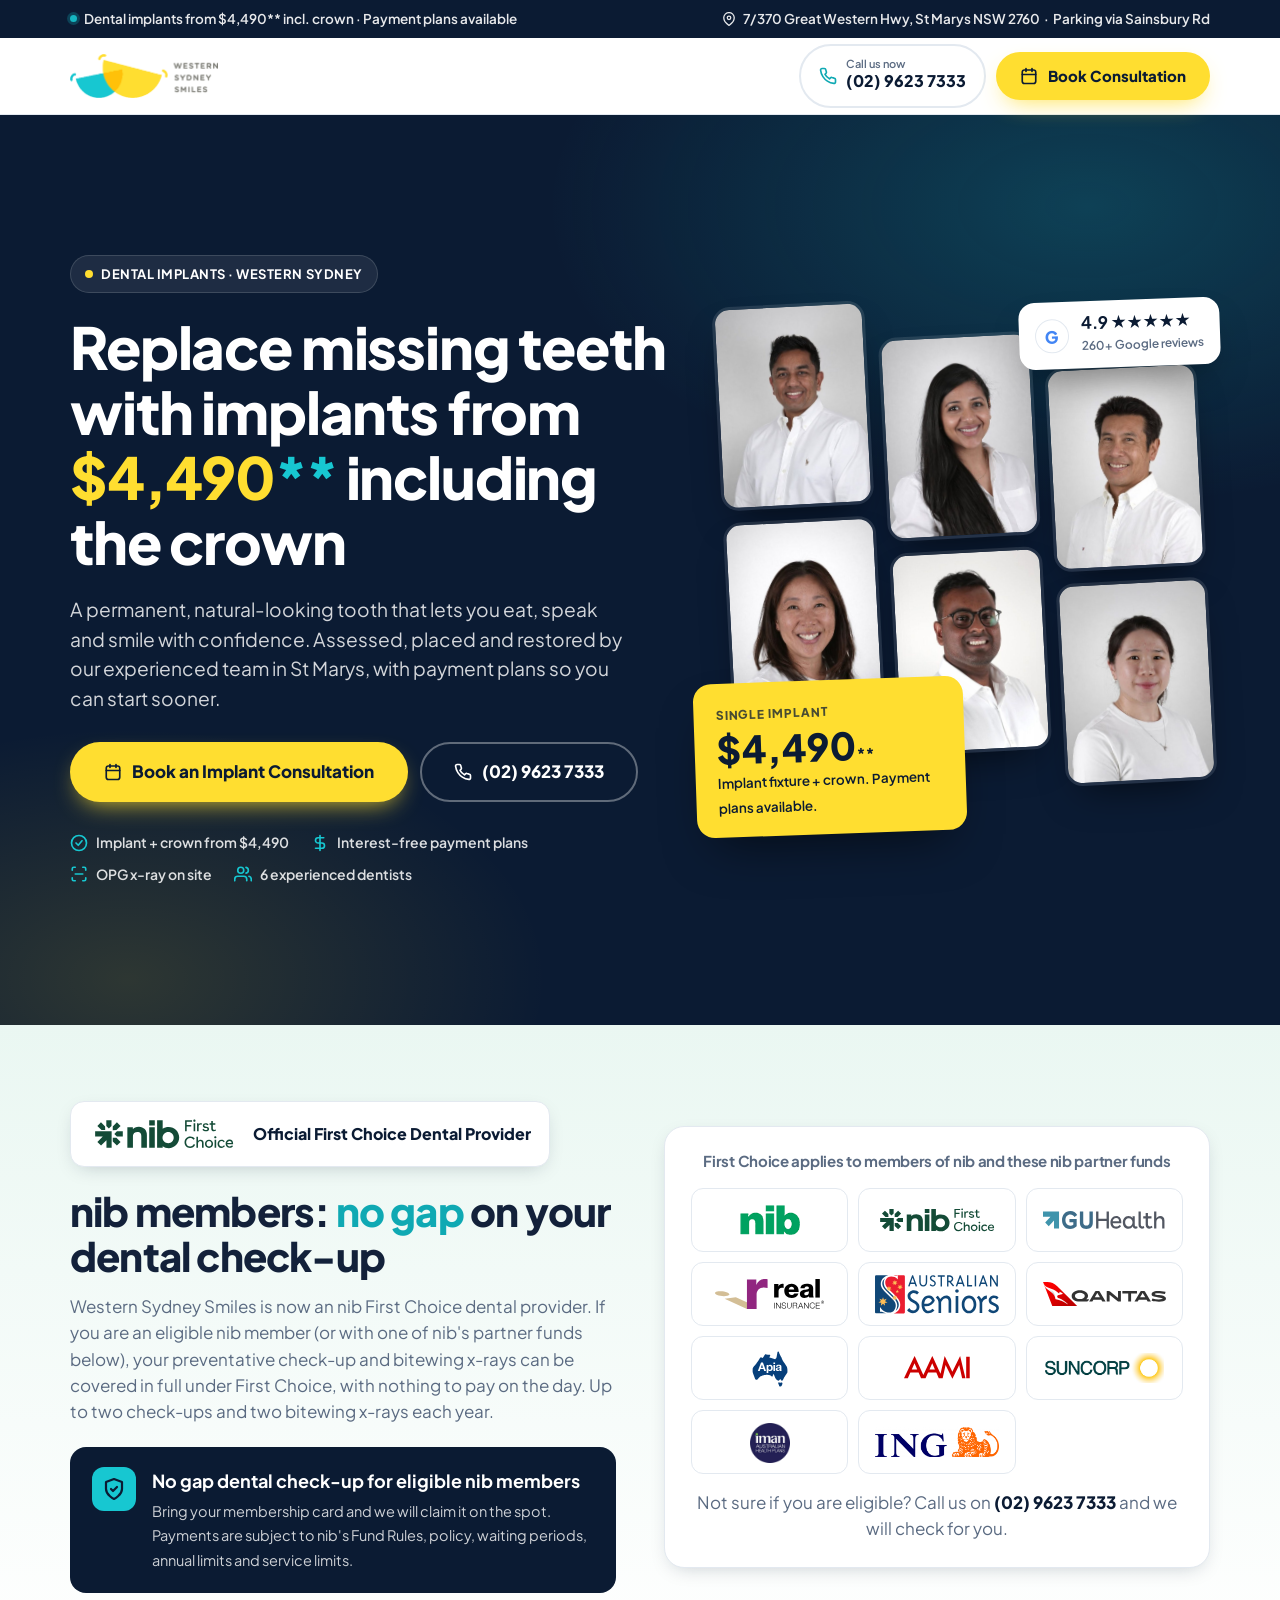
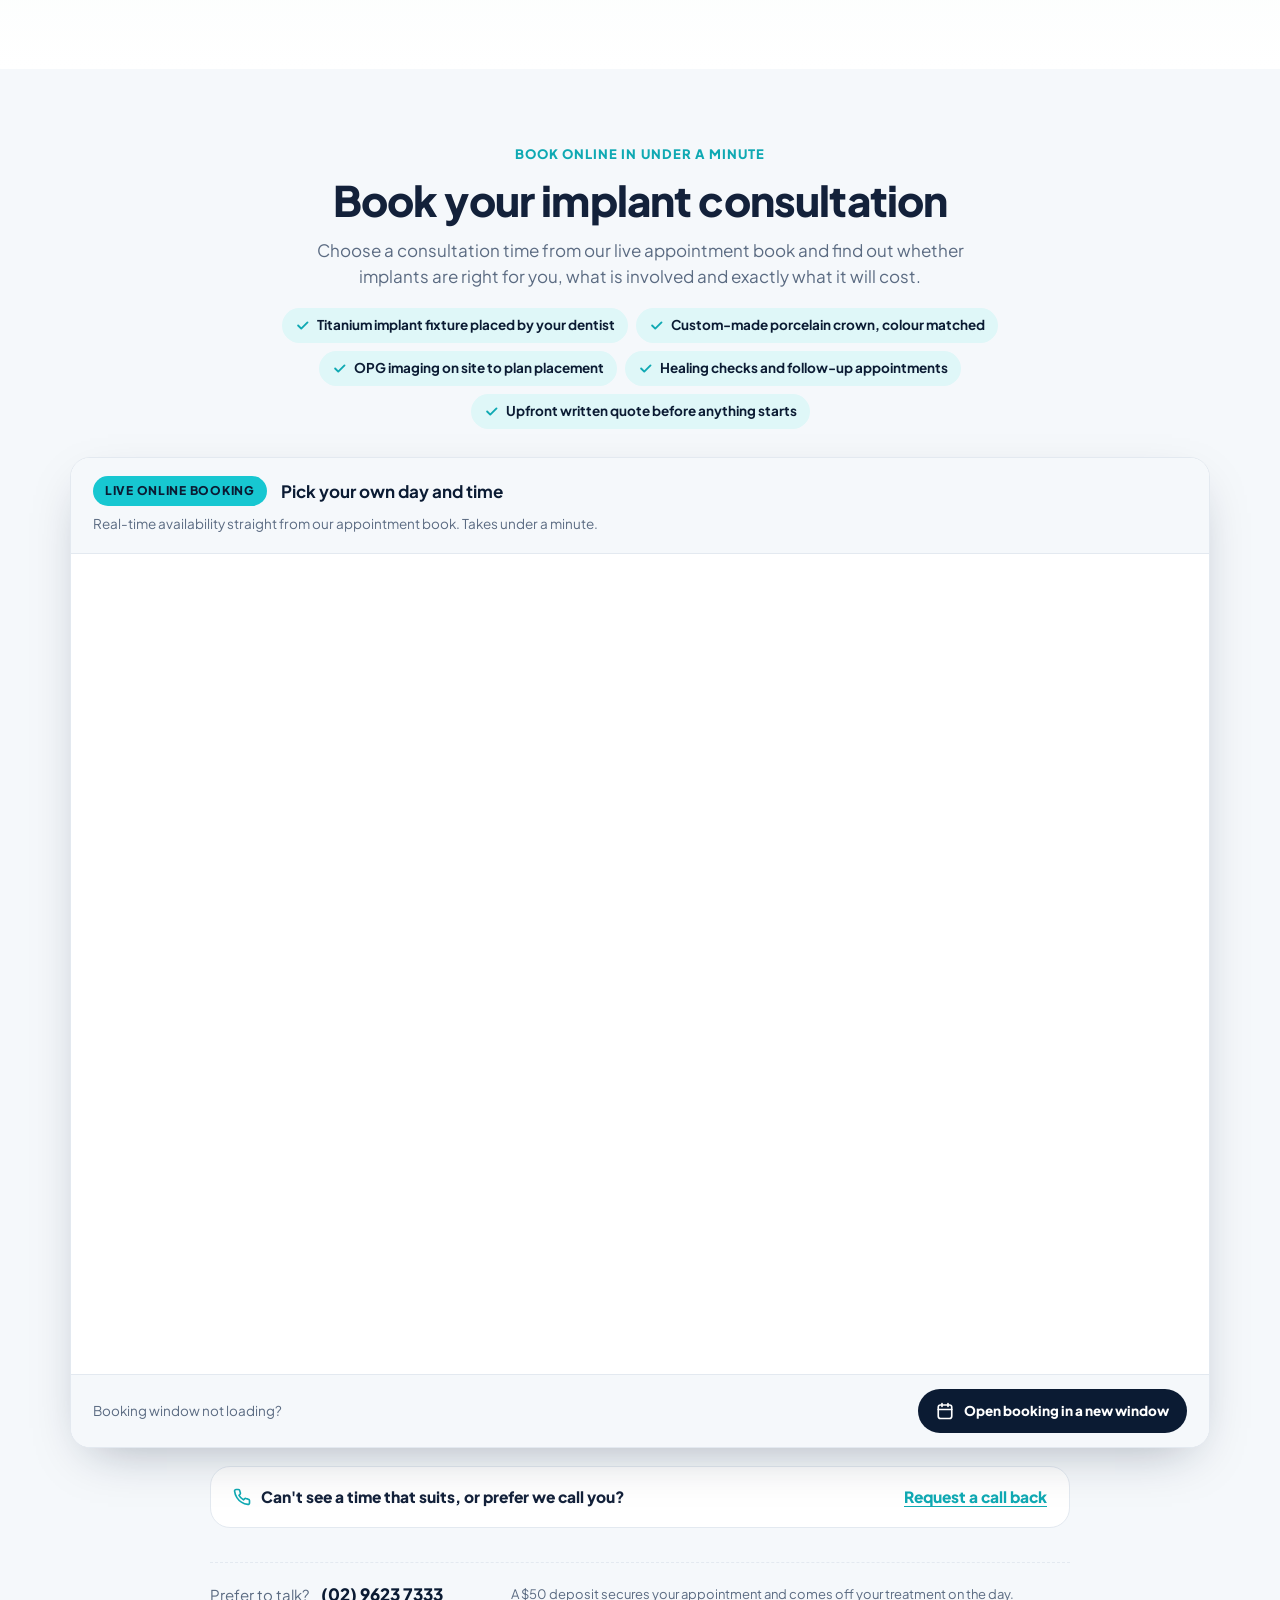
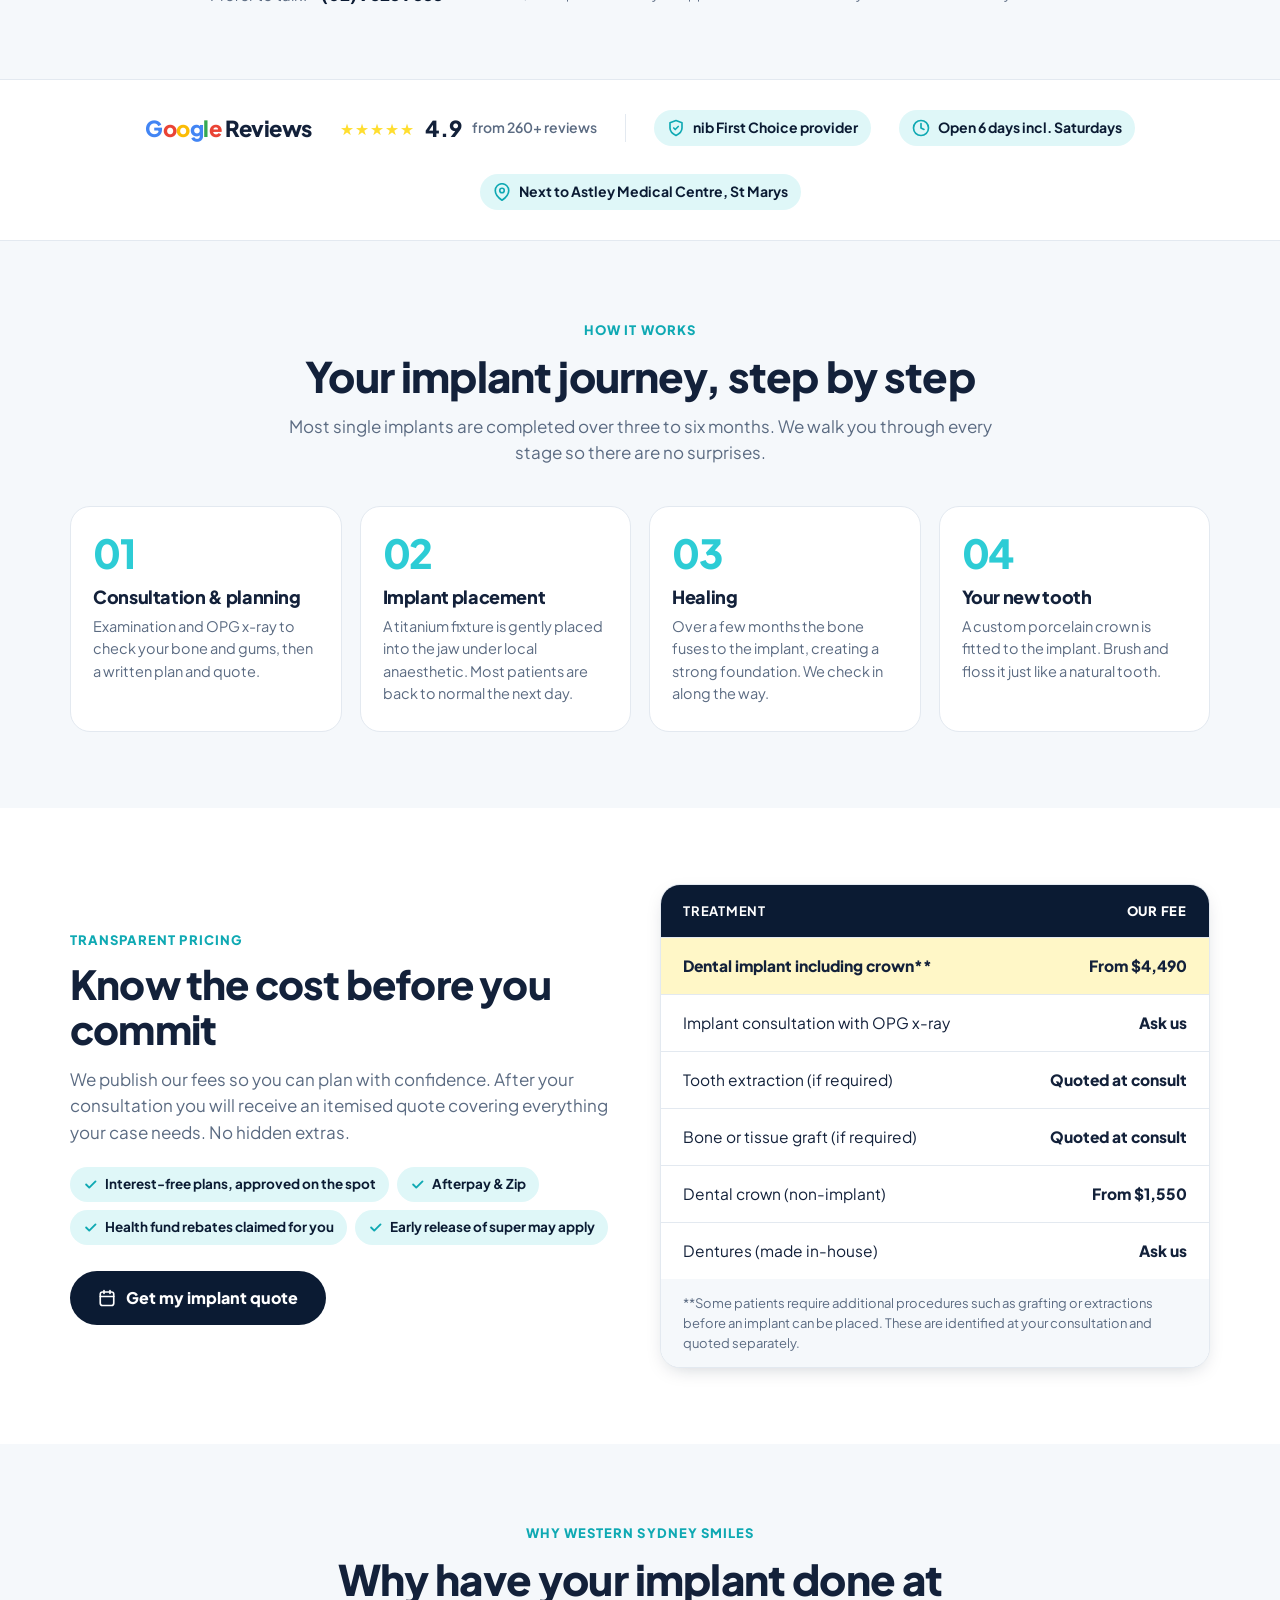
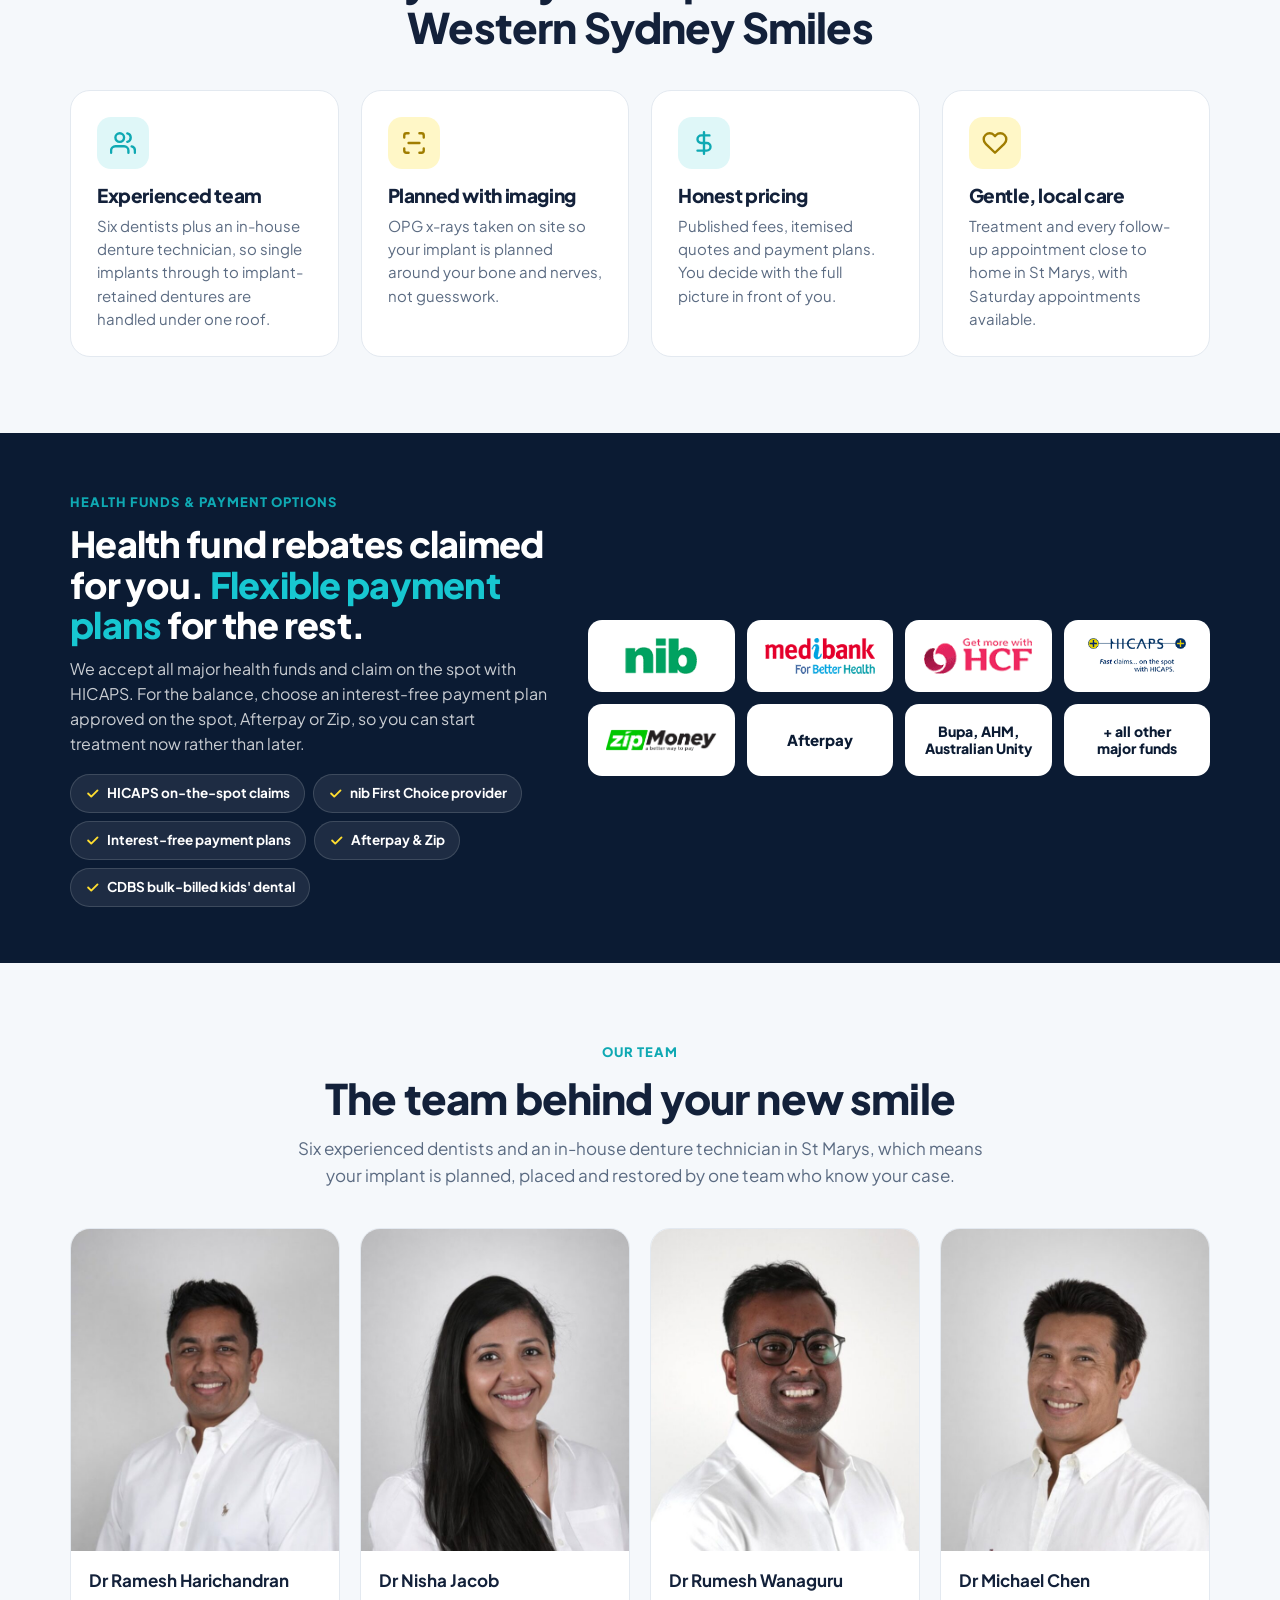
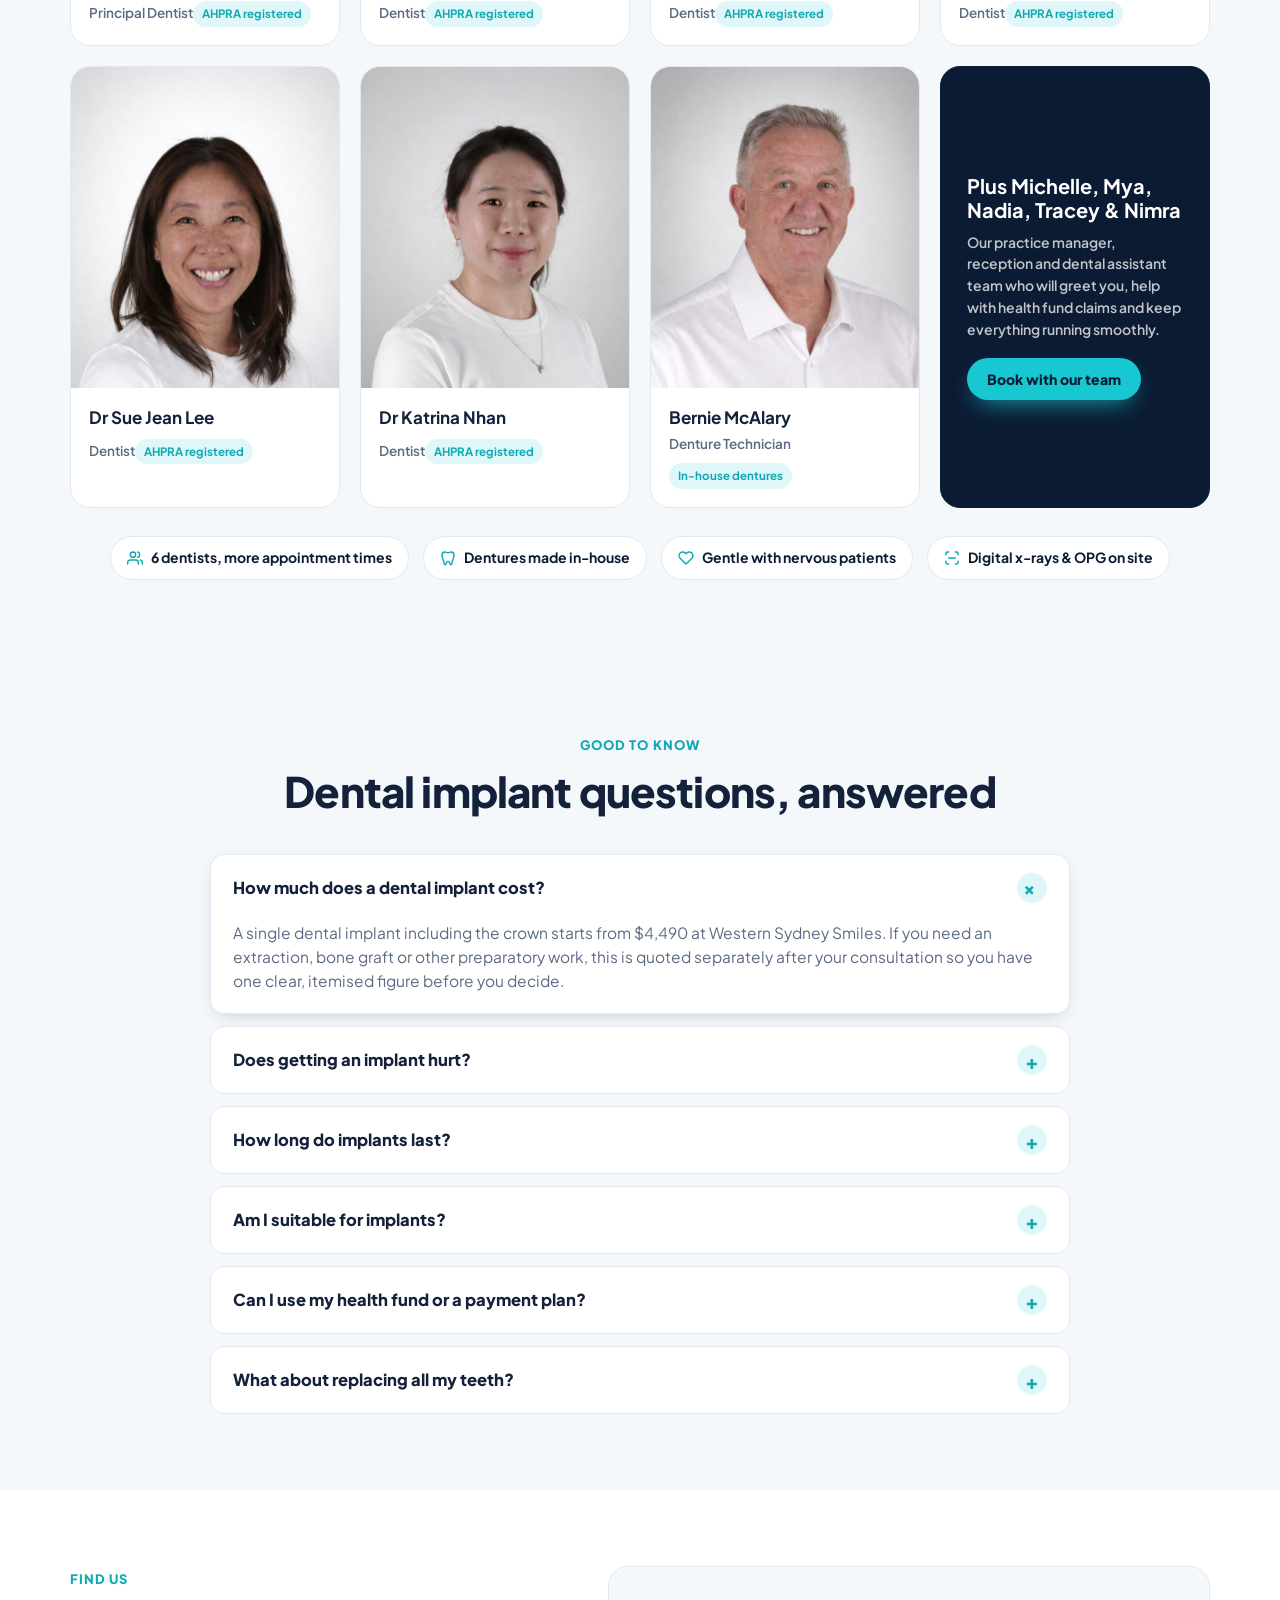
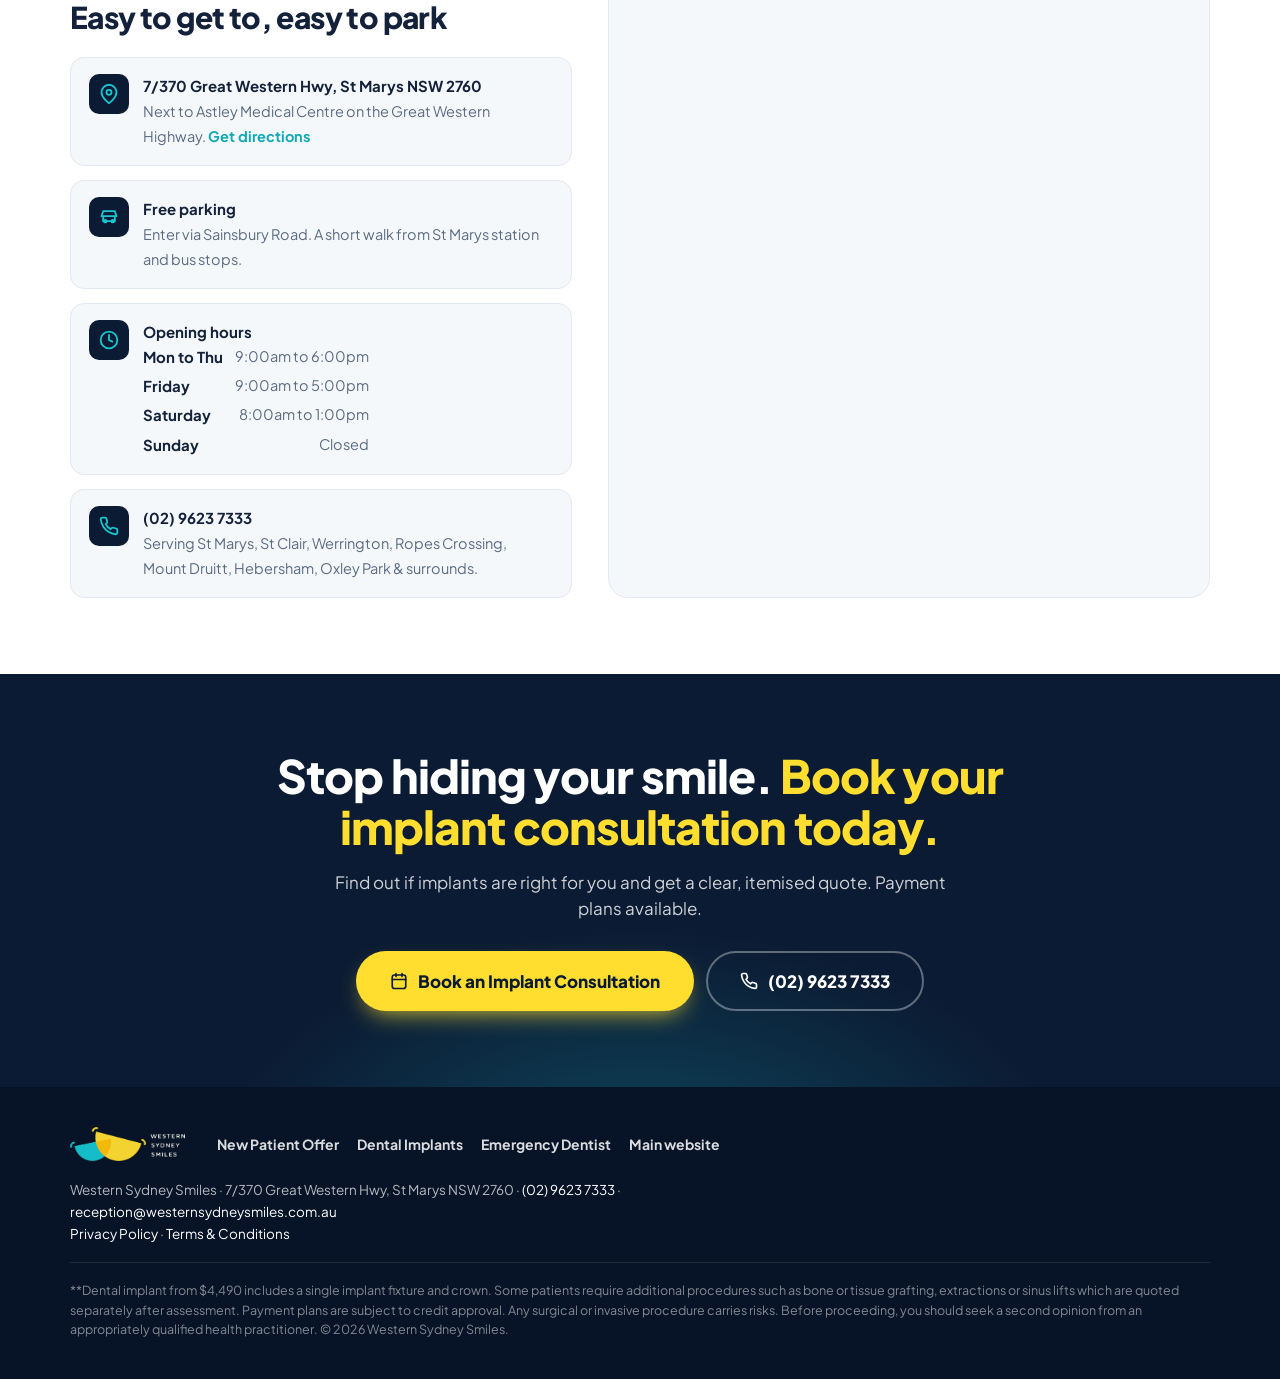
==== dental-implants.html @ 8102f5f5 "Add files via upload" ====
<!DOCTYPE html>
<html lang="en-AU">
<head>
<meta charset="utf-8">
<meta name="viewport" content="width=device-width, initial-scale=1">
<title>Dental Implants from $4,490 | St Marys, Western Sydney | Western Sydney Smiles</title>
<meta name="description" content="Replace missing teeth with dental implants from $4,490 including the crown. Experienced dentists, OPG on site, payment plans and health fund claims. Book your implant consultation in St Marys.">
<meta name="robots" content="noindex, nofollow">
<link rel="icon" href="https://westernsydneysmiles.com.au/wp-content/uploads/2022/02/favicon-1.png">
<link rel="preconnect" href="https://fonts.googleapis.com"><link rel="preconnect" href="https://fonts.gstatic.com" crossorigin>
<link href="https://fonts.googleapis.com/css2?family=Plus+Jakarta+Sans:wght@500;600;700;800&display=swap" rel="stylesheet">
<link rel="stylesheet" href="styles.css">
<!-- Google Tag Manager -->
<script>(function(w,d,s,l,i){w[l]=w[l]||[];w[l].push({'gtm.start':new Date().getTime(),event:'gtm.js'});var f=d.getElementsByTagName(s)[0],j=d.createElement(s),dl=l!='dataLayer'?'&l='+l:'';j.async=true;j.src='https://www.googletagmanager.com/gtm.js?id='+i+dl;f.parentNode.insertBefore(j,f);})(window,document,'script','dataLayer','GTM-XXXXXXX');</script>
<!-- End Google Tag Manager -->
</head>
<body class="imp">
<noscript><iframe src="https://www.googletagmanager.com/ns.html?id=GTM-XXXXXXX" height="0" width="0" style="display:none;visibility:hidden"></iframe></noscript>
<div class="topbar"><div class="wrap">
  <span><i class="dot"></i>Dental implants from $4,490** incl. crown · Payment plans available</span>
  <span class="hide-m"><svg viewBox="0 0 24 24" fill="none" stroke="currentColor" stroke-width="2.2" stroke-linecap="round" stroke-linejoin="round"><path d="M21 10c0 7-9 13-9 13S3 17 3 10a9 9 0 0 1 18 0z"/><circle cx="12" cy="10" r="3"/></svg> 7/370 Great Western Hwy, St Marys NSW 2760 &nbsp;·&nbsp; Parking via Sainsbury Rd</span>
</div></div><header class="site"><div class="wrap">
  <a class="logo" href="#top" aria-label="Western Sydney Smiles"><img src="img/logo.png" alt="Western Sydney Smiles" width="300" height="89"></a>
  <nav>
    <a class="phone js-call" href="tel:0296237333"><svg viewBox="0 0 24 24" fill="none" stroke="currentColor" stroke-width="2.2" stroke-linecap="round" stroke-linejoin="round"><path d="M22 16.9v3a2 2 0 0 1-2.2 2 19.8 19.8 0 0 1-8.6-3.1 19.5 19.5 0 0 1-6-6A19.8 19.8 0 0 1 2.1 4.2 2 2 0 0 1 4.1 2h3a2 2 0 0 1 2 1.7c.1.9.4 1.8.7 2.7a2 2 0 0 1-.5 2.1L8 9.8a16 16 0 0 0 6 6l1.3-1.3a2 2 0 0 1 2.1-.4c.9.3 1.8.6 2.7.7a2 2 0 0 1 1.9 2z"/></svg><span><small>Call us now</small>(02) 9623 7333</span></a>
    <a class="btn btn-yellow js-book" href="#book"><svg viewBox="0 0 24 24" fill="none" stroke="currentColor" stroke-width="2.2" stroke-linecap="round" stroke-linejoin="round"><rect x="3" y="4" width="18" height="18" rx="3"/><path d="M16 2v4M8 2v4M3 10h18"/></svg> Book Consultation</a>
  </nav>
</div></header><section class="hero" id="top"><div class="wrap">
  <div class="hero-copy">
    <div class="eyebrow"><i class="dot"></i>Dental implants · Western Sydney</div>
    <h1>Replace missing teeth with implants from <em>$4,490</em><span class="cy">**</span> including the crown</h1>
    <p class="lead">A permanent, natural-looking tooth that lets you eat, speak and smile with confidence. Assessed, placed and restored by our experienced team in St Marys, with payment plans so you can start sooner.</p>
    <div class="ctas"><a class="btn btn-yellow btn-lg js-book" href="#book"><svg viewBox="0 0 24 24" fill="none" stroke="currentColor" stroke-width="2.2" stroke-linecap="round" stroke-linejoin="round"><rect x="3" y="4" width="18" height="18" rx="3"/><path d="M16 2v4M8 2v4M3 10h18"/></svg> Book an Implant Consultation</a><a class="btn btn-ghost btn-lg js-call" href="tel:0296237333"><svg viewBox="0 0 24 24" fill="none" stroke="currentColor" stroke-width="2.2" stroke-linecap="round" stroke-linejoin="round"><path d="M22 16.9v3a2 2 0 0 1-2.2 2 19.8 19.8 0 0 1-8.6-3.1 19.5 19.5 0 0 1-6-6A19.8 19.8 0 0 1 2.1 4.2 2 2 0 0 1 4.1 2h3a2 2 0 0 1 2 1.7c.1.9.4 1.8.7 2.7a2 2 0 0 1-.5 2.1L8 9.8a16 16 0 0 0 6 6l1.3-1.3a2 2 0 0 1 2.1-.4c.9.3 1.8.6 2.7.7a2 2 0 0 1 1.9 2z"/></svg> (02) 9623 7333</a></div>
    <div class="trust"><span><svg viewBox="0 0 24 24" fill="none" stroke="currentColor" stroke-width="2.2" stroke-linecap="round" stroke-linejoin="round"><circle cx="12" cy="12" r="10"/><path d="m8 12 3 3 5-6"/></svg> Implant + crown from $4,490</span><span><svg viewBox="0 0 24 24" fill="none" stroke="currentColor" stroke-width="2.2" stroke-linecap="round" stroke-linejoin="round"><path d="M12 2v20M17 5H9.5a3.5 3.5 0 0 0 0 7h5a3.5 3.5 0 0 1 0 7H6"/></svg> Interest-free payment plans</span><span><svg viewBox="0 0 24 24" fill="none" stroke="currentColor" stroke-width="2.2" stroke-linecap="round" stroke-linejoin="round"><path d="M3 7V5a2 2 0 0 1 2-2h2M17 3h2a2 2 0 0 1 2 2v2M21 17v2a2 2 0 0 1-2 2h-2M7 21H5a2 2 0 0 1-2-2v-2M7 12h10"/></svg> OPG x-ray on site</span><span><svg viewBox="0 0 24 24" fill="none" stroke="currentColor" stroke-width="2.2" stroke-linecap="round" stroke-linejoin="round"><path d="M17 21v-2a4 4 0 0 0-4-4H5a4 4 0 0 0-4 4v2"/><circle cx="9" cy="7" r="4"/><path d="M23 21v-2a4 4 0 0 0-3-3.9M16 3.1a4 4 0 0 1 0 7.8"/></svg> 6 experienced dentists</span></div>
  </div>
  <div class="hero-visual">
    <div class="rating-float"><div class="g">G</div><div><b>4.9 ★★★★★</b><small>260+ Google reviews</small></div></div>
    <div class="collage"><div class="col"><img src="img/team-ramesh.jpg" alt="Dr Ramesh Harichandran" loading="eager"><img src="img/team-sue.jpg" alt="Dr Sue Jean Lee" loading="eager"></div><div class="col"><img src="img/team-nisha.jpg" alt="Dr Nisha Jacob" loading="eager"><img src="img/team-rumesh.jpg" alt="Dr Rumesh Wanaguru" loading="eager"></div><div class="col"><img src="img/team-michael.jpg" alt="Dr Michael Chen" loading="eager"><img src="img/team-katrina.jpg" alt="Dr Katrina Nhan" loading="eager"></div></div>
    <div class="offer-float"><span class="k">Single implant</span><div class="v">$4,490<small>**</small></div><span class="d">Implant fixture + crown. Payment plans available.</span></div>
  </div>
</div></section><section class="nib" id="nib"><div class="wrap">
  <div>
    <div class="nib-logo"><img src="img/nib-first-choice.svg" alt="nib First Choice"><span style="font-weight:800;color:var(--navy)">Official First Choice Dental Provider</span></div>
    <h2>nib members: <span style="color:var(--cyan-dark)">no gap</span> on your dental check-up</h2>
    <p>Western Sydney Smiles is now an nib First Choice dental provider. If you are an eligible nib member (or with one of nib's partner funds below), your preventative check-up and bitewing x-rays can be covered in full under First Choice, with nothing to pay on the day. Up to two check-ups and two bitewing x-rays each year.</p>
    <div class="nogap"><div class="ic"><svg viewBox="0 0 24 24" fill="none" stroke="currentColor" stroke-width="2.2" stroke-linecap="round" stroke-linejoin="round"><path d="M12 22s8-4 8-10V5l-8-3-8 3v7c0 6 8 10 8 10z"/><path d="m9 12 2 2 4-4"/></svg></div><div><b>No gap dental check-up for eligible nib members</b><span>Bring your membership card and we will claim it on the spot. Payments are subject to nib's Fund Rules, policy, waiting periods, annual limits and service limits.</span></div></div>
  </div>
  <div class="partners">
    <h3>First Choice applies to members of nib and these nib partner funds</h3>
    <div class="logos"><div><img src="img/nib.png" alt="nib" class="sm"></div><div><img src="img/nib-first-choice.svg" alt="nib First Choice" class="tall"></div><div><img src="img/gu-health.svg" alt="GU Health" class=""></div><div><img src="img/real.svg" alt="Real Insurance" class=""></div><div><img src="img/australian-seniors.svg" alt="Australian Seniors" class="tall"></div><div><img src="img/qantas.svg" alt="Qantas Insurance" class=""></div><div><img src="img/apia.svg" alt="Apia" class="tall"></div><div><img src="img/aami.svg" alt="AAMI" class="tall"></div><div><img src="img/suncorp.png" alt="Suncorp" class=""></div><div><img src="img/iman.png" alt="IMAN Australian Health Plans" class="tall"></div><div><img src="img/ing.png" alt="ING Health Insurance" class=""></div></div>
    <p class="fine">Not sure if you are eligible? Call us on <a href="tel:0296237333" class="js-call" style="font-weight:800;color:var(--navy)">(02) 9623 7333</a> and we will check for you.</p>
  </div>
</div></section><section class="book" id="book"><div class="wrap">
  <div class="book-head">
    <span class="kicker">Book online in under a minute</span>
    <h2>Book your implant consultation</h2>
    <p class="lead">Choose a consultation time from our live appointment book and find out whether implants are right for you, what is involved and exactly what it will cost.</p>
    <div class="pill-row incl-chips"><span class="chip"><svg viewBox="0 0 24 24" fill="none" stroke="currentColor" stroke-width="3" stroke-linecap="round" stroke-linejoin="round"><path d="m5 12 5 5L20 7"/></svg> Titanium implant fixture placed by your dentist</span><span class="chip"><svg viewBox="0 0 24 24" fill="none" stroke="currentColor" stroke-width="3" stroke-linecap="round" stroke-linejoin="round"><path d="m5 12 5 5L20 7"/></svg> Custom-made porcelain crown, colour matched</span><span class="chip"><svg viewBox="0 0 24 24" fill="none" stroke="currentColor" stroke-width="3" stroke-linecap="round" stroke-linejoin="round"><path d="m5 12 5 5L20 7"/></svg> OPG imaging on site to plan placement</span><span class="chip"><svg viewBox="0 0 24 24" fill="none" stroke="currentColor" stroke-width="3" stroke-linecap="round" stroke-linejoin="round"><path d="m5 12 5 5L20 7"/></svg> Healing checks and follow-up appointments</span><span class="chip"><svg viewBox="0 0 24 24" fill="none" stroke="currentColor" stroke-width="3" stroke-linecap="round" stroke-linejoin="round"><path d="m5 12 5 5L20 7"/></svg> Upfront written quote before anything starts</span></div>
  </div>
  
    <div class="sched" id="scheduler">
      <div class="sched-head"><span class="tag">Live online booking</span><b>Pick your own day and time</b><span class="s">Real-time availability straight from our appointment book. Takes under a minute.</span></div>
      <div class="sched-frame"><iframe src="https://booking.au.hsone.app/soe/new/Western%20Sydney%20Smiles?pid=AUPNO01" title="Book online with Western Sydney Smiles" loading="eager" allow="payment" referrerpolicy="strict-origin-when-cross-origin"></iframe></div>
      <div class="sched-foot"><span>Booking window not loading?</span><a class="btn btn-navy js-sched-open" href="https://booking.au.hsone.app/soe/new/Western%20Sydney%20Smiles?pid=AUPNO01" target="_blank" rel="noopener"><svg viewBox="0 0 24 24" fill="none" stroke="currentColor" stroke-width="2.2" stroke-linecap="round" stroke-linejoin="round"><rect x="3" y="4" width="18" height="18" rx="3"/><path d="M16 2v4M8 2v4M3 10h18"/></svg> Open booking in a new window</a></div>
    </div>
  <div class="book-under">
    <details class="callback" id="callback">
      <summary><svg viewBox="0 0 24 24" fill="none" stroke="currentColor" stroke-width="2.2" stroke-linecap="round" stroke-linejoin="round"><path d="M22 16.9v3a2 2 0 0 1-2.2 2 19.8 19.8 0 0 1-8.6-3.1 19.5 19.5 0 0 1-6-6A19.8 19.8 0 0 1 2.1 4.2 2 2 0 0 1 4.1 2h3a2 2 0 0 1 2 1.7c.1.9.4 1.8.7 2.7a2 2 0 0 1-.5 2.1L8 9.8a16 16 0 0 0 6 6l1.3-1.3a2 2 0 0 1 2.1-.4c.9.3 1.8.6 2.7.7a2 2 0 0 1 1.9 2z"/></svg> Can't see a time that suits, or prefer we call you? <span>Request a call back</span></summary>
      <form class="form-card cb" id="bookingForm" method="post" action="#" novalidate>
        <h3>Implant Consultation</h3>
        <p class="sub">Tell us about your missing tooth or teeth and we will book you in.</p>
        <input type="hidden" name="source" value="Google Ads"><input type="hidden" name="page" value="Implant Consultation">
        <input type="text" name="website" class="sr" tabindex="-1" autocomplete="off" aria-hidden="true">
        <div class="form-grid">
          <div class="full"><label class="f">Are you a new or existing patient?</label>
            <div class="seg">
              <input type="radio" name="patient_type" id="pt-new" value="New patient" checked><label for="pt-new">New patient</label>
              <input type="radio" name="patient_type" id="pt-ex" value="Existing patient"><label for="pt-ex">Existing patient</label>
            </div></div>
          <div><label class="f" for="fname">First name</label><input class="inp" id="fname" name="first_name" required autocomplete="given-name" placeholder="Jane"></div>
          <div><label class="f" for="lname">Last name</label><input class="inp" id="lname" name="last_name" required autocomplete="family-name" placeholder="Smith"></div>
          <div><label class="f" for="mobile">Mobile</label><input class="inp" id="mobile" name="mobile" type="tel" inputmode="tel" required autocomplete="tel" placeholder="04xx xxx xxx"></div>
          <div><label class="f" for="email">Email</label><input class="inp" id="email" name="email" type="email" required autocomplete="email" placeholder="you@email.com"></div>
          <div class="full"><label class="f" for="service">What can we help with?</label><select class="inp" id="service" name="service"><option selected>Single dental implant</option><option>Multiple implants</option><option>Implant-supported dentures / full arch</option><option>Not sure, I would like advice</option><option>Replace an old bridge or denture</option></select></div>
          
          <div><label class="f" for="day">Preferred day</label><select class="inp" id="day" name="preferred_day"><option>Any day</option><option>Monday</option><option>Tuesday</option><option>Wednesday</option><option>Thursday</option><option>Friday</option><option>Saturday</option></select></div>
          <div><label class="f" for="time">Preferred time</label><select class="inp" id="time" name="preferred_time"><option>Any time</option><option>Morning</option><option>Midday</option><option>Afternoon</option><option>After 5pm</option></select></div>
          <div class="full"><label class="f" for="notes">Anything we should know? <span style="font-weight:500;color:var(--muted)">(optional)</span></label><textarea class="inp" id="notes" name="notes" placeholder="e.g. health fund, concerns, questions"></textarea></div>
        </div>
        <div class="form-msg" id="formMsg"></div>
        <button class="btn btn-navy btn-lg btn-block" type="submit" id="submitBtn"><svg viewBox="0 0 24 24" fill="none" stroke="currentColor" stroke-width="2.2" stroke-linecap="round" stroke-linejoin="round"><path d="M22 16.9v3a2 2 0 0 1-2.2 2 19.8 19.8 0 0 1-8.6-3.1 19.5 19.5 0 0 1-6-6A19.8 19.8 0 0 1 2.1 4.2 2 2 0 0 1 4.1 2h3a2 2 0 0 1 2 1.7c.1.9.4 1.8.7 2.7a2 2 0 0 1-.5 2.1L8 9.8a16 16 0 0 0 6 6l1.3-1.3a2 2 0 0 1 2.1-.4c.9.3 1.8.6 2.7.7a2 2 0 0 1 1.9 2z"/></svg> Request a Call Back</button>
        <p class="fine"><svg viewBox="0 0 24 24" fill="none" stroke="currentColor" stroke-width="2.2" stroke-linecap="round" stroke-linejoin="round"><rect x="3" y="11" width="18" height="11" rx="2"/><path d="M7 11V7a5 5 0 0 1 10 0v4"/></svg>Your details are kept private and only used to arrange your appointment. Our team will call or text you back during opening hours.</p>
      </form>
    </details>
    <div class="or-call">Prefer to talk? <a class="js-call" href="tel:0296237333">(02) 9623 7333</a><span class="dep">A $50 deposit secures your appointment and comes off your treatment on the day.</span></div>
  </div>
</div></section><div class="rating-band"><div class="wrap">
  <span class="g"><i class="b">G</i><i class="r">o</i><i class="y">o</i><i class="b">g</i><i class="gr">l</i><i class="r">e</i> Reviews</span>
  <span class="score"><span class="stars">★★★★★</span> 4.9 <small>from 260+ reviews</small></span>
  <span class="sep"></span>
  <span class="chip"><svg viewBox="0 0 24 24" fill="none" stroke="currentColor" stroke-width="2.2" stroke-linecap="round" stroke-linejoin="round"><path d="M12 22s8-4 8-10V5l-8-3-8 3v7c0 6 8 10 8 10z"/><path d="m9 12 2 2 4-4"/></svg> nib First Choice provider</span>
  <span class="chip"><svg viewBox="0 0 24 24" fill="none" stroke="currentColor" stroke-width="2.2" stroke-linecap="round" stroke-linejoin="round"><circle cx="12" cy="12" r="10"/><path d="M12 6v6l4 2"/></svg> Open 6 days incl. Saturdays</span>
  <span class="chip"><svg viewBox="0 0 24 24" fill="none" stroke="currentColor" stroke-width="2.2" stroke-linecap="round" stroke-linejoin="round"><path d="M21 10c0 7-9 13-9 13S3 17 3 10a9 9 0 0 1 18 0z"/><circle cx="12" cy="10" r="3"/></svg> Next to Astley Medical Centre, St Marys</span>
</div></div><section class="process" id="process"><div class="wrap">
  <div class="sec-h center"><span class="kicker">How it works</span><h2>Your implant journey, step by step</h2><p>Most single implants are completed over three to six months. We walk you through every stage so there are no surprises.</p></div>
  <div class="proc">
    <div><h3>Consultation &amp; planning</h3><p>Examination and OPG x-ray to check your bone and gums, then a written plan and quote.</p></div>
    <div><h3>Implant placement</h3><p>A titanium fixture is gently placed into the jaw under local anaesthetic. Most patients are back to normal the next day.</p></div>
    <div><h3>Healing</h3><p>Over a few months the bone fuses to the implant, creating a strong foundation. We check in along the way.</p></div>
    <div><h3>Your new tooth</h3><p>A custom porcelain crown is fitted to the implant. Brush and floss it just like a natural tooth.</p></div>
  </div>
</div></section><section id="pricing" style="background:#fff"><div class="wrap">
  <div class="grid-2" style="align-items:center;gap:40px">
    <div>
      <span class="kicker">Transparent pricing</span>
      <h2 style="font-size:clamp(28px,3.4vw,40px)">Know the cost before you commit</h2>
      <p style="color:var(--muted);font-size:17px;margin:14px 0 22px">We publish our fees so you can plan with confidence. After your consultation you will receive an itemised quote covering everything your case needs. No hidden extras.</p>
      <div class="pill-row"><span class="chip"><svg viewBox="0 0 24 24" fill="none" stroke="currentColor" stroke-width="3" stroke-linecap="round" stroke-linejoin="round"><path d="m5 12 5 5L20 7"/></svg> Interest-free plans, approved on the spot</span><span class="chip"><svg viewBox="0 0 24 24" fill="none" stroke="currentColor" stroke-width="3" stroke-linecap="round" stroke-linejoin="round"><path d="m5 12 5 5L20 7"/></svg> Afterpay &amp; Zip</span><span class="chip"><svg viewBox="0 0 24 24" fill="none" stroke="currentColor" stroke-width="3" stroke-linecap="round" stroke-linejoin="round"><path d="m5 12 5 5L20 7"/></svg> Health fund rebates claimed for you</span><span class="chip"><svg viewBox="0 0 24 24" fill="none" stroke="currentColor" stroke-width="3" stroke-linecap="round" stroke-linejoin="round"><path d="m5 12 5 5L20 7"/></svg> Early release of super may apply</span></div>
      <a class="btn btn-navy js-book" href="#book" style="margin-top:26px"><svg viewBox="0 0 24 24" fill="none" stroke="currentColor" stroke-width="2.2" stroke-linecap="round" stroke-linejoin="round"><rect x="3" y="4" width="18" height="18" rx="3"/><path d="M16 2v4M8 2v4M3 10h18"/></svg> Get my implant quote</a>
    </div>
    <div class="pricetab"><table>
      <tr><th>Treatment</th><th>Our fee</th></tr>
      <tr class="hl"><td>Dental implant including crown**</td><td>From $4,490</td></tr>
      <tr><td>Implant consultation with OPG x-ray</td><td>Ask us</td></tr>
      <tr><td>Tooth extraction (if required)</td><td>Quoted at consult</td></tr>
      <tr><td>Bone or tissue graft (if required)</td><td>Quoted at consult</td></tr>
      <tr><td>Dental crown (non-implant)</td><td>From $1,550</td></tr>
      <tr><td>Dentures (made in-house)</td><td>Ask us</td></tr>
    </table><div class="note">**Some patients require additional procedures such as grafting or extractions before an implant can be placed. These are identified at your consultation and quoted separately.</div></div>
  </div>
</div></section><section id="why" style="background:var(--bg)"><div class="wrap">
  <div class="sec-h center"><span class="kicker">Why Western Sydney Smiles</span><h2>Why have your implant done at Western Sydney Smiles</h2></div>
  <div class="grid-4"><div class="feat"><div class="ic "><svg viewBox="0 0 24 24" fill="none" stroke="currentColor" stroke-width="2.2" stroke-linecap="round" stroke-linejoin="round"><path d="M17 21v-2a4 4 0 0 0-4-4H5a4 4 0 0 0-4 4v2"/><circle cx="9" cy="7" r="4"/><path d="M23 21v-2a4 4 0 0 0-3-3.9M16 3.1a4 4 0 0 1 0 7.8"/></svg></div><h3>Experienced team</h3><p>Six dentists plus an in-house denture technician, so single implants through to implant-retained dentures are handled under one roof.</p></div><div class="feat"><div class="ic y"><svg viewBox="0 0 24 24" fill="none" stroke="currentColor" stroke-width="2.2" stroke-linecap="round" stroke-linejoin="round"><path d="M3 7V5a2 2 0 0 1 2-2h2M17 3h2a2 2 0 0 1 2 2v2M21 17v2a2 2 0 0 1-2 2h-2M7 21H5a2 2 0 0 1-2-2v-2M7 12h10"/></svg></div><h3>Planned with imaging</h3><p>OPG x-rays taken on site so your implant is planned around your bone and nerves, not guesswork.</p></div><div class="feat"><div class="ic "><svg viewBox="0 0 24 24" fill="none" stroke="currentColor" stroke-width="2.2" stroke-linecap="round" stroke-linejoin="round"><path d="M12 2v20M17 5H9.5a3.5 3.5 0 0 0 0 7h5a3.5 3.5 0 0 1 0 7H6"/></svg></div><h3>Honest pricing</h3><p>Published fees, itemised quotes and payment plans. You decide with the full picture in front of you.</p></div><div class="feat"><div class="ic y"><svg viewBox="0 0 24 24" fill="none" stroke="currentColor" stroke-width="2.2" stroke-linecap="round" stroke-linejoin="round"><path d="M20.8 4.6a5.5 5.5 0 0 0-7.8 0L12 5.7l-1-1.1a5.5 5.5 0 0 0-7.8 7.8l1 1.1L12 21l7.8-7.5 1-1.1a5.5 5.5 0 0 0 0-7.8z"/></svg></div><h3>Gentle, local care</h3><p>Treatment and every follow-up appointment close to home in St Marys, with Saturday appointments available.</p></div></div>
</div></section><section class="funds" id="funds"><div class="wrap">
  <div>
    <span class="kicker">Health funds &amp; payment options</span>
    <h2>Health fund rebates claimed for you. <span>Flexible payment plans</span> for the rest.</h2>
    <p>We accept all major health funds and claim on the spot with HICAPS. For the balance, choose an interest-free payment plan approved on the spot, Afterpay or Zip, so you can start treatment now rather than later.</p>
    <div class="pay-pills">
      <span><svg viewBox="0 0 24 24" fill="none" stroke="currentColor" stroke-width="3" stroke-linecap="round" stroke-linejoin="round"><path d="m5 12 5 5L20 7"/></svg> HICAPS on-the-spot claims</span>
      <span><svg viewBox="0 0 24 24" fill="none" stroke="currentColor" stroke-width="3" stroke-linecap="round" stroke-linejoin="round"><path d="m5 12 5 5L20 7"/></svg> nib First Choice provider</span>
      <span><svg viewBox="0 0 24 24" fill="none" stroke="currentColor" stroke-width="3" stroke-linecap="round" stroke-linejoin="round"><path d="m5 12 5 5L20 7"/></svg> Interest-free payment plans</span>
      <span><svg viewBox="0 0 24 24" fill="none" stroke="currentColor" stroke-width="3" stroke-linecap="round" stroke-linejoin="round"><path d="m5 12 5 5L20 7"/></svg> Afterpay &amp; Zip</span>
      <span><svg viewBox="0 0 24 24" fill="none" stroke="currentColor" stroke-width="3" stroke-linecap="round" stroke-linejoin="round"><path d="m5 12 5 5L20 7"/></svg> CDBS bulk-billed kids' dental</span>
    </div>
  </div>
  <div class="fund-logos">
    <div><img src="img/nib.png" alt="nib"></div>
    <div><img src="img/medibank.png" alt="Medibank"></div>
    <div><img src="img/hcf.png" alt="HCF"></div>
    <div><img src="img/hicaps.png" alt="HICAPS"></div>
    <div><img src="img/zipmoney.png" alt="Zip Money" class="sm"></div>
    <div><span style="font-weight:800;color:var(--navy);font-size:15px">Afterpay</span></div>
    <div><span style="font-weight:800;color:var(--navy);font-size:14px;text-align:center;line-height:1.2">Bupa, AHM,<br>Australian Unity</span></div>
    <div><span style="font-weight:800;color:var(--navy);font-size:14px;text-align:center;line-height:1.2">+ all other<br>major funds</span></div>
  </div>
</div></section><section class="team" id="team"><div class="wrap">
  <div class="sec-h center"><span class="kicker">Our team</span><h2>The team behind your new smile</h2><p>Six experienced dentists and an in-house denture technician in St Marys, which means your implant is planned, placed and restored by one team who know your case.</p></div>
  <div class="team-grid"><div class="tm"><img src="img/team-ramesh.jpg" alt="Dr Ramesh Harichandran" loading="lazy"><div class="c"><b>Dr Ramesh Harichandran</b><span>Principal Dentist</span><span class=ah>AHPRA registered</span></div></div><div class="tm"><img src="img/team-nisha.jpg" alt="Dr Nisha Jacob" loading="lazy"><div class="c"><b>Dr Nisha Jacob</b><span>Dentist</span><span class=ah>AHPRA registered</span></div></div><div class="tm"><img src="img/team-rumesh.jpg" alt="Dr Rumesh Wanaguru" loading="lazy"><div class="c"><b>Dr Rumesh Wanaguru</b><span>Dentist</span><span class=ah>AHPRA registered</span></div></div><div class="tm"><img src="img/team-michael.jpg" alt="Dr Michael Chen" loading="lazy"><div class="c"><b>Dr Michael Chen</b><span>Dentist</span><span class=ah>AHPRA registered</span></div></div><div class="tm"><img src="img/team-sue.jpg" alt="Dr Sue Jean Lee" loading="lazy"><div class="c"><b>Dr Sue Jean Lee</b><span>Dentist</span><span class=ah>AHPRA registered</span></div></div><div class="tm"><img src="img/team-katrina.jpg" alt="Dr Katrina Nhan" loading="lazy"><div class="c"><b>Dr Katrina Nhan</b><span>Dentist</span><span class=ah>AHPRA registered</span></div></div><div class="tm"><img src="img/team-bernie.jpg" alt="Bernie McAlary" loading="lazy"><div class="c"><b>Bernie McAlary</b><span>Denture Technician</span><span class=ah>In-house dentures</span></div></div><div class="tm" style="background:var(--navy);color:#fff;display:flex;flex-direction:column;justify-content:center;padding:26px;border-color:var(--navy)"><b style="font-size:20px;line-height:1.2;margin-bottom:10px">Plus Michelle, Mya, Nadia, Tracey &amp; Nimra</b><span style="color:rgba(255,255,255,.75);font-size:14px">Our practice manager, reception and dental assistant team who will greet you, help with health fund claims and keep everything running smoothly.</span><a class="btn btn-cyan js-book" href="#book" style="margin-top:18px;align-self:flex-start;padding:12px 18px;font-size:14px">Book with our team</a></div></div>
  <div class="team-note"><span><svg viewBox="0 0 24 24" fill="none" stroke="currentColor" stroke-width="2.2" stroke-linecap="round" stroke-linejoin="round"><path d="M17 21v-2a4 4 0 0 0-4-4H5a4 4 0 0 0-4 4v2"/><circle cx="9" cy="7" r="4"/><path d="M23 21v-2a4 4 0 0 0-3-3.9M16 3.1a4 4 0 0 1 0 7.8"/></svg> 6 dentists, more appointment times</span><span><svg viewBox="0 0 24 24" fill="none" stroke="currentColor" stroke-width="2.2" stroke-linecap="round" stroke-linejoin="round"><path d="M7 3c-2.5 0-4 2-4 5 0 4 2 6 2.5 9.5S7 22 8 22s1.5-5 4-5 3 5 4 5 2-1 2.5-4.5S21 12 21 8c0-3-1.5-5-4-5-2 0-3 1-5 1S9 3 7 3z"/></svg> Dentures made in-house</span><span><svg viewBox="0 0 24 24" fill="none" stroke="currentColor" stroke-width="2.2" stroke-linecap="round" stroke-linejoin="round"><path d="M20.8 4.6a5.5 5.5 0 0 0-7.8 0L12 5.7l-1-1.1a5.5 5.5 0 0 0-7.8 7.8l1 1.1L12 21l7.8-7.5 1-1.1a5.5 5.5 0 0 0 0-7.8z"/></svg> Gentle with nervous patients</span><span><svg viewBox="0 0 24 24" fill="none" stroke="currentColor" stroke-width="2.2" stroke-linecap="round" stroke-linejoin="round"><path d="M3 7V5a2 2 0 0 1 2-2h2M17 3h2a2 2 0 0 1 2 2v2M21 17v2a2 2 0 0 1-2 2h-2M7 21H5a2 2 0 0 1-2-2v-2M7 12h10"/></svg> Digital x-rays &amp; OPG on site</span></div>
</div></section><section class="faq" id="faq"><div class="wrap">
  <div class="sec-h center"><span class="kicker">Good to know</span><h2>Dental implant questions, answered</h2></div>
  <div class="list"><details open><summary>How much does a dental implant cost?</summary><p>A single dental implant including the crown starts from $4,490 at Western Sydney Smiles. If you need an extraction, bone graft or other preparatory work, this is quoted separately after your consultation so you have one clear, itemised figure before you decide.</p></details><details><summary>Does getting an implant hurt?</summary><p>The implant is placed under local anaesthetic, so you should not feel pain during the procedure. Some tenderness and swelling for a few days afterwards is normal and is usually managed with simple pain relief.</p></details><details><summary>How long do implants last?</summary><p>With good oral hygiene and regular check-ups, dental implants can last many years and often decades. The crown on top may need replacing over time due to normal wear, just like a natural tooth.</p></details><details><summary>Am I suitable for implants?</summary><p>Most healthy adults with adequate jaw bone are suitable. Smoking, uncontrolled diabetes, gum disease and bone loss can affect success, which is why we assess you properly first. If bone is lacking, grafting can often make implants possible.</p></details><details><summary>Can I use my health fund or a payment plan?</summary><p>Yes. Health fund rebates for implants vary by fund and level of cover, and we can claim on the spot for you. We also offer interest-free payment plans with on-the-spot approval, plus Afterpay and Zip.</p></details><details><summary>What about replacing all my teeth?</summary><p>If you are missing many or all of your teeth, implant-retained dentures or a full-arch solution may be the best option. Our dentists and in-house denture technician work together on these cases. Book a consultation to discuss what suits you.</p></details></div>
</div></section><section class="loc" id="location"><div class="wrap">
  <div class="info">
    <div class="sec-h" style="margin-bottom:8px"><span class="kicker">Find us</span><h2 style="font-size:30px">Easy to get to, easy to park</h2></div>
    <div class="row"><div class="ic"><svg viewBox="0 0 24 24" fill="none" stroke="currentColor" stroke-width="2.2" stroke-linecap="round" stroke-linejoin="round"><path d="M21 10c0 7-9 13-9 13S3 17 3 10a9 9 0 0 1 18 0z"/><circle cx="12" cy="10" r="3"/></svg></div><div><b>7/370 Great Western Hwy, St Marys NSW 2760</b><span>Next to Astley Medical Centre on the Great Western Highway. <a href="https://www.google.com/maps/place/Western+Sydney+Smiles+-+Dentist+St+Marys/@-33.7701599,150.7706231,17z/data=!3m1!4b1!4m5!3m4!1s0x6b129aac30421427:0x8fbea03fccc22ecb!8m2!3d-33.7701644!4d150.7728118" target="_blank" rel="noopener" style="color:var(--cyan-dark);font-weight:700">Get directions</a></span></div></div>
    <div class="row"><div class="ic"><svg viewBox="0 0 24 24" fill="none" stroke="currentColor" stroke-width="2.2" stroke-linecap="round" stroke-linejoin="round"><path d="M5 17h14M3 11l2-6h14l2 6M5 11h14v6H5z"/><circle cx="7.5" cy="17" r="1.5"/><circle cx="16.5" cy="17" r="1.5"/></svg></div><div><b>Free parking</b><span>Enter via Sainsbury Road. A short walk from St Marys station and bus stops.</span></div></div>
    <div class="row"><div class="ic"><svg viewBox="0 0 24 24" fill="none" stroke="currentColor" stroke-width="2.2" stroke-linecap="round" stroke-linejoin="round"><circle cx="12" cy="12" r="10"/><path d="M12 6v6l4 2"/></svg></div><div><b>Opening hours</b><div class="hours"><div><b>Mon to Thu</b><span>9:00am to 6:00pm</span></div><div><b>Friday</b><span>9:00am to 5:00pm</span></div><div><b>Saturday</b><span>8:00am to 1:00pm</span></div><div><b>Sunday</b><span>Closed</span></div></div></div></div>
    <div class="row"><div class="ic"><svg viewBox="0 0 24 24" fill="none" stroke="currentColor" stroke-width="2.2" stroke-linecap="round" stroke-linejoin="round"><path d="M22 16.9v3a2 2 0 0 1-2.2 2 19.8 19.8 0 0 1-8.6-3.1 19.5 19.5 0 0 1-6-6A19.8 19.8 0 0 1 2.1 4.2 2 2 0 0 1 4.1 2h3a2 2 0 0 1 2 1.7c.1.9.4 1.8.7 2.7a2 2 0 0 1-.5 2.1L8 9.8a16 16 0 0 0 6 6l1.3-1.3a2 2 0 0 1 2.1-.4c.9.3 1.8.6 2.7.7a2 2 0 0 1 1.9 2z"/></svg></div><div><b><a class="js-call" href="tel:0296237333">(02) 9623 7333</a></b><span>Serving St Marys, St Clair, Werrington, Ropes Crossing, Mount Druitt, Hebersham, Oxley Park &amp; surrounds.</span></div></div>
  </div>
  <div class="map"><iframe src="https://www.google.com/maps?q=Western+Sydney+Smiles+7/370+Great+Western+Hwy+St+Marys+NSW+2760&output=embed" loading="lazy" title="Map to Western Sydney Smiles" allowfullscreen referrerpolicy="no-referrer-when-downgrade"></iframe></div>
</div></section><section class="final"><div class="wrap">
  <h2>Stop hiding your smile. <em>Book your implant consultation today.</em></h2><p>Find out if implants are right for you and get a clear, itemised quote. Payment plans available.</p>
  <div class="ctas"><a class="btn btn-yellow btn-lg js-book" href="#book"><svg viewBox="0 0 24 24" fill="none" stroke="currentColor" stroke-width="2.2" stroke-linecap="round" stroke-linejoin="round"><rect x="3" y="4" width="18" height="18" rx="3"/><path d="M16 2v4M8 2v4M3 10h18"/></svg> Book an Implant Consultation</a><a class="btn btn-ghost btn-lg js-call" href="tel:0296237333"><svg viewBox="0 0 24 24" fill="none" stroke="currentColor" stroke-width="2.2" stroke-linecap="round" stroke-linejoin="round"><path d="M22 16.9v3a2 2 0 0 1-2.2 2 19.8 19.8 0 0 1-8.6-3.1 19.5 19.5 0 0 1-6-6A19.8 19.8 0 0 1 2.1 4.2 2 2 0 0 1 4.1 2h3a2 2 0 0 1 2 1.7c.1.9.4 1.8.7 2.7a2 2 0 0 1-.5 2.1L8 9.8a16 16 0 0 0 6 6l1.3-1.3a2 2 0 0 1 2.1-.4c.9.3 1.8.6 2.7.7a2 2 0 0 1 1.9 2z"/></svg> (02) 9623 7333</a></div>
</div></section><footer><div class="wrap">
  <img src="img/logo-white.png" alt="Western Sydney Smiles">
  <nav class="fnav"><a href="index.html">New Patient Offer</a><a href="dental-implants.html">Dental Implants</a><a href="emergency-dentist.html">Emergency Dentist</a><a href="https://westernsydneysmiles.com.au" target="_blank" rel="noopener">Main website</a></nav>
  <p>Western Sydney Smiles · 7/370 Great Western Hwy, St Marys NSW 2760 · <a class="js-call" href="tel:0296237333">(02) 9623 7333</a> · <a href="mailto:reception@westernsydneysmiles.com.au">reception@westernsydneysmiles.com.au</a><br><a href="https://westernsydneysmiles.com.au/privacy-policy/" target="_blank" rel="noopener">Privacy Policy</a> · <a href="https://westernsydneysmiles.com.au/terms-and-conditions/" target="_blank" rel="noopener">Terms &amp; Conditions</a></p>
  <div class="tc">**Dental implant from $4,490 includes a single implant fixture and crown. Some patients require additional procedures such as bone or tissue grafting, extractions or sinus lifts which are quoted separately after assessment. Payment plans are subject to credit approval. Any surgical or invasive procedure carries risks. Before proceeding, you should seek a second opinion from an appropriately qualified health practitioner. © 2026 Western Sydney Smiles.</div>
</div></footer>
<div class="mcta"><a class="btn btn-outline js-call" href="tel:0296237333"><svg viewBox="0 0 24 24" fill="none" stroke="currentColor" stroke-width="2.2" stroke-linecap="round" stroke-linejoin="round"><path d="M22 16.9v3a2 2 0 0 1-2.2 2 19.8 19.8 0 0 1-8.6-3.1 19.5 19.5 0 0 1-6-6A19.8 19.8 0 0 1 2.1 4.2 2 2 0 0 1 4.1 2h3a2 2 0 0 1 2 1.7c.1.9.4 1.8.7 2.7a2 2 0 0 1-.5 2.1L8 9.8a16 16 0 0 0 6 6l1.3-1.3a2 2 0 0 1 2.1-.4c.9.3 1.8.6 2.7.7a2 2 0 0 1 1.9 2z"/></svg> Call now</a><a class="btn btn-yellow js-book" href="#book"><svg viewBox="0 0 24 24" fill="none" stroke="currentColor" stroke-width="2.2" stroke-linecap="round" stroke-linejoin="round"><rect x="3" y="4" width="18" height="18" rx="3"/><path d="M16 2v4M8 2v4M3 10h18"/></svg> Book online</a></div>
<script src="main.js"></script>
</body></html>
---- styles.css ----
/* Western Sydney Smiles — Google Ads landing pages — built by Generate Your Audience */
:root{
  --navy:#0B1B33;
  --navy-2:#112846;
  --navy-3:#193558;
  --cyan:#17C7D1;
  --cyan-dark:#0FA9B3;
  --cyan-soft:#DFF7F8;
  --yellow:#FFDE30;
  --yellow-dark:#F2C300;
  --yellow-soft:#FFF7C7;
  --ink:#13213A;
  --muted:#5B6B82;
  --line:#E3E9F0;
  --bg:#F5F8FB;
  --white:#fff;
  --red:#E24B4B;
  --radius:20px;
  --radius-sm:12px;
  --shadow:0 18px 50px -20px rgba(11,27,51,.35);
  --shadow-sm:0 6px 20px -8px rgba(11,27,51,.25);
  --font:"Plus Jakarta Sans",system-ui,-apple-system,Segoe UI,Roboto,sans-serif;
  --max:1180px;
}
*{box-sizing:border-box}
html{scroll-behavior:smooth;-webkit-text-size-adjust:100%}
body{margin:0;font-family:var(--font);color:var(--ink);background:var(--white);line-height:1.55;font-size:16px}
img,svg{max-width:100%;display:block}
a{color:inherit;text-decoration:none}
h1,h2,h3,h4{margin:0;line-height:1.12;letter-spacing:-.02em;font-weight:800}
p{margin:0}
.wrap{width:100%;max-width:var(--max);margin:0 auto;padding:0 20px}
.sr{position:absolute;width:1px;height:1px;overflow:hidden;clip:rect(0 0 0 0)}

/* buttons */
.btn{display:inline-flex;align-items:center;justify-content:center;gap:10px;padding:16px 26px;border-radius:999px;font-weight:800;font-size:16px;line-height:1;border:2px solid transparent;cursor:pointer;transition:transform .15s,box-shadow .15s,background .15s;white-space:nowrap}
.btn:hover{transform:translateY(-2px)}
.btn svg{width:18px;height:18px;flex:none}
.btn-yellow{background:var(--yellow);color:var(--navy);box-shadow:0 10px 24px -10px rgba(255,222,48,.9)}
.btn-yellow:hover{background:var(--yellow-dark)}
.btn-cyan{background:var(--cyan);color:var(--navy);box-shadow:0 10px 24px -10px rgba(23,199,209,.9)}
.btn-cyan:hover{background:var(--cyan-dark);color:#fff}
.btn-navy{background:var(--navy);color:#fff}
.btn-navy:hover{background:var(--navy-3)}
.btn-ghost{background:transparent;color:#fff;border-color:rgba(255,255,255,.35)}
.btn-ghost:hover{border-color:#fff;background:rgba(255,255,255,.08)}
.btn-outline{background:#fff;color:var(--navy);border-color:var(--navy)}
.btn-outline:hover{background:var(--navy);color:#fff}
.btn-lg{padding:19px 32px;font-size:17px}
.btn-block{width:100%}

/* top bar + header */
.topbar{background:var(--navy);color:#fff;font-size:13.5px;font-weight:600}
.topbar .wrap{display:flex;justify-content:space-between;align-items:center;min-height:38px;gap:16px}
.topbar span{display:inline-flex;align-items:center;gap:7px;opacity:.9}
.topbar svg{width:14px;height:14px}
.topbar .dot{width:7px;height:7px;border-radius:50%;background:var(--cyan);box-shadow:0 0 0 3px rgba(23,199,209,.25)}
header.site{position:sticky;top:0;z-index:50;background:rgba(255,255,255,.92);backdrop-filter:saturate(180%) blur(12px);border-bottom:1px solid var(--line)}
header.site .wrap{display:flex;align-items:center;justify-content:space-between;min-height:76px;gap:16px}
header.site .logo img{height:44px;width:auto}
header.site nav{display:flex;align-items:center;gap:10px}
header.site .phone{display:inline-flex;align-items:center;gap:9px;font-weight:800;color:var(--navy);padding:12px 18px;border-radius:999px;border:2px solid var(--line);transition:border-color .15s}
header.site .phone:hover{border-color:var(--navy)}
header.site .phone svg{width:18px;height:18px;color:var(--cyan-dark)}
header.site .phone small{display:block;font-size:11px;font-weight:600;color:var(--muted);line-height:1}
header.site .btn{padding:13px 22px;font-size:15px}
@media (max-width:640px){
  header.site .phone span{display:none}
  header.site .phone{padding:12px 14px}
  header.site .btn{padding:12px 16px;font-size:14px}
  header.site .logo img{height:36px}
  .topbar .hide-m{display:none}
}

/* hero */
.hero{background:var(--navy);color:#fff;position:relative;overflow:hidden}
.hero::before{content:"";position:absolute;inset:0;background:
  radial-gradient(900px 500px at 85% 10%,rgba(23,199,209,.22),transparent 60%),
  radial-gradient(700px 420px at 10% 95%,rgba(255,222,48,.14),transparent 60%);
  pointer-events:none}
.hero .wrap{position:relative;display:grid;grid-template-columns:1.1fr .9fr;gap:48px;align-items:center;padding-top:64px;padding-bottom:64px}
.eyebrow{display:inline-flex;align-items:center;gap:8px;background:rgba(255,255,255,.08);border:1px solid rgba(255,255,255,.14);color:#fff;font-weight:700;font-size:13px;letter-spacing:.04em;text-transform:uppercase;padding:8px 14px;border-radius:999px;margin-bottom:22px}
.eyebrow .dot{width:8px;height:8px;border-radius:50%;background:var(--yellow)}
.hero h1{font-size:clamp(36px,5vw,58px);color:#fff}
.hero h1 em{font-style:normal;color:var(--yellow)}
.hero h1 .cy{color:var(--cyan)}
.hero .lead{font-size:clamp(17px,1.5vw,19.5px);color:rgba(255,255,255,.82);margin:20px 0 28px;max-width:560px}
.hero .ctas{display:flex;flex-wrap:wrap;gap:12px;margin-bottom:30px}
.trust{display:flex;flex-wrap:wrap;gap:10px 22px;color:rgba(255,255,255,.85);font-size:14px;font-weight:600}
.trust span{display:inline-flex;align-items:center;gap:8px}
.trust svg{width:18px;height:18px;color:var(--cyan)}
.stars{color:var(--yellow);letter-spacing:1px;font-size:15px}

/* hero visual: team collage + offer card */
.hero-visual{position:relative;min-height:480px}
.collage{position:relative;z-index:1;display:grid;grid-template-columns:repeat(3,1fr);gap:12px;transform:rotate(-3deg) scale(.98);transform-origin:center}
.collage img{aspect-ratio:3/4;object-fit:cover;object-position:top;border-radius:18px;box-shadow:0 20px 40px -18px rgba(0,0,0,.6);border:3px solid rgba(255,255,255,.1)}
.collage .col{display:grid;gap:12px;align-content:start}
.collage .col:nth-child(1){transform:translateY(-40px)}
.collage .col:nth-child(3){transform:translateY(40px)}
.collage img{width:100%;height:auto}
.offer-float{z-index:3;position:absolute;left:-24px;bottom:-24px;background:var(--yellow);color:var(--navy);border-radius:18px;padding:18px 22px;box-shadow:0 24px 50px -20px rgba(0,0,0,.6);max-width:270px;transform:rotate(-2deg)}
.offer-float .k{font-size:12px;font-weight:800;letter-spacing:.08em;text-transform:uppercase;opacity:.75}
.offer-float .v{font-size:38px;font-weight:800;line-height:1;margin:4px 0 2px}
.offer-float .v small{font-size:16px;font-weight:700}
.offer-float .d{font-size:13.5px;font-weight:600;line-height:1.35}
.offer-float .strike{text-decoration:line-through;opacity:.6}
.rating-float{z-index:3;position:absolute;right:-10px;top:-30px;background:#fff;color:var(--navy);border-radius:16px;padding:12px 16px;box-shadow:0 20px 40px -18px rgba(0,0,0,.6);display:flex;align-items:center;gap:12px;transform:rotate(-2deg)}
.rating-float .g{width:34px;height:34px;border-radius:50%;background:#fff;border:1px solid var(--line);display:grid;place-items:center;font-weight:800;font-size:17px;color:#4285F4}
.rating-float b{display:block;font-size:17px;line-height:1.1}
.rating-float small{font-size:12px;color:var(--muted);font-weight:600}
@media (max-width:960px){
  .hero .wrap{grid-template-columns:1fr;gap:40px;padding-top:44px;padding-bottom:56px}
  .hero-visual{min-height:0;margin-top:0;padding:0;display:flex;flex-direction:column;gap:16px;align-items:flex-start}
  .collage{transform:none;width:100%}
  .collage .col:nth-child(1),.collage .col:nth-child(3){transform:none}
  .collage img{border-radius:14px}
  .offer-float,.rating-float{position:static;transform:none;max-width:none}
  .rating-float{order:-1}
  .offer-float{width:100%;display:flex;flex-wrap:wrap;align-items:baseline;gap:4px 14px}
  .offer-float .k{width:100%}
  .offer-float .v{font-size:32px;margin:0}
}

/* booking section */
.book{background:var(--bg);padding:72px 0;scroll-margin-top:90px}
.book .wrap{display:grid;grid-template-columns:1fr 1.05fr;gap:40px;align-items:start}
.book-copy h2{font-size:clamp(28px,3.4vw,40px)}
.book-copy .lead{color:var(--muted);font-size:17px;margin:14px 0 24px}
.steps{display:grid;gap:14px;margin:0 0 26px;padding:0;list-style:none}
.steps li{display:flex;gap:14px;align-items:flex-start;background:#fff;border:1px solid var(--line);border-radius:14px;padding:14px 16px}
.steps .n{flex:none;width:32px;height:32px;border-radius:50%;background:var(--navy);color:var(--yellow);font-weight:800;display:grid;place-items:center;font-size:14px}
.steps b{display:block;font-size:15px}
.steps span{font-size:14px;color:var(--muted)}
.incl{background:var(--navy);color:#fff;border-radius:var(--radius);padding:24px;position:relative;overflow:hidden}
.incl::after{content:"";position:absolute;right:-40px;top:-40px;width:160px;height:160px;border-radius:50%;background:var(--cyan);opacity:.18}
.incl h3{font-size:18px;color:var(--yellow);margin-bottom:12px}
.incl ul{margin:0;padding:0;list-style:none;display:grid;gap:9px;font-size:15px}
.incl li{display:flex;gap:10px;align-items:flex-start}
.incl li svg{width:18px;height:18px;flex:none;color:var(--cyan);margin-top:2px}
.incl .price{display:flex;align-items:baseline;gap:10px;margin-top:18px;padding-top:16px;border-top:1px solid rgba(255,255,255,.15)}
.incl .price b{font-size:36px;line-height:1}
.incl .price s{opacity:.6;font-size:16px}
.incl .price span{font-size:13px;opacity:.8}
.form-card{background:#fff;border-radius:var(--radius);box-shadow:var(--shadow);padding:30px;border:1px solid var(--line);position:relative}
.form-card .tag{position:absolute;top:-14px;left:28px;background:var(--cyan);color:var(--navy);font-weight:800;font-size:12.5px;letter-spacing:.06em;text-transform:uppercase;padding:7px 14px;border-radius:999px}
.form-card h3{font-size:24px;margin:6px 0 4px}
.form-card .sub{color:var(--muted);font-size:14.5px;margin-bottom:22px}
.form-grid{display:grid;grid-template-columns:1fr 1fr;gap:14px}
.form-grid .full{grid-column:1/-1}
label.f{display:block;font-size:13px;font-weight:700;color:var(--navy);margin-bottom:6px}
.inp{width:100%;font:inherit;font-size:15px;padding:14px 15px;border:1.5px solid var(--line);border-radius:12px;background:#fff;color:var(--ink);transition:border-color .15s,box-shadow .15s;appearance:none;-webkit-appearance:none}
.inp:focus{outline:none;border-color:var(--cyan-dark);box-shadow:0 0 0 4px rgba(23,199,209,.2)}
select.inp{background-image:url("data:image/svg+xml,%3Csvg xmlns='http://www.w3.org/2000/svg' width='14' height='14' viewBox='0 0 24 24' fill='none' stroke='%235B6B82' stroke-width='3'%3E%3Cpath d='m6 9 6 6 6-6'/%3E%3C/svg%3E");background-repeat:no-repeat;background-position:right 14px center;padding-right:40px}
textarea.inp{min-height:84px;resize:vertical}
.seg{display:grid;grid-template-columns:1fr 1fr;gap:8px}
.seg input{position:absolute;opacity:0;pointer-events:none}
.seg label{display:flex;align-items:center;justify-content:center;gap:8px;padding:13px;border:1.5px solid var(--line);border-radius:12px;font-weight:700;font-size:14.5px;cursor:pointer;color:var(--muted);transition:all .15s}
.seg input:checked+label{border-color:var(--navy);background:var(--navy);color:#fff}
.form-card .btn{margin-top:6px}
.fine{font-size:12.5px;color:var(--muted);margin-top:12px;line-height:1.5}
.fine svg{width:13px;height:13px;vertical-align:-2px;margin-right:4px;color:var(--cyan-dark)}
.or-call{display:flex;align-items:center;gap:12px;margin-top:18px;padding-top:18px;border-top:1px dashed var(--line);font-size:14.5px;color:var(--muted)}
.or-call a{font-weight:800;color:var(--navy);font-size:17px}
.form-msg{display:none;margin-top:12px;padding:12px 14px;border-radius:10px;font-size:14px;font-weight:600}
.form-msg.err{display:block;background:#FDECEC;color:#9B1C1C}
@media (max-width:960px){
  .book{padding:56px 0}
  .book .wrap{grid-template-columns:1fr;gap:30px}
  .form-card{padding:26px 20px}
  .form-grid{grid-template-columns:1fr}
}

/* generic sections */
section{padding:76px 0}
.sec-h{max-width:720px;margin-bottom:40px}
.sec-h.center{text-align:center;margin-left:auto;margin-right:auto}
.kicker{display:inline-block;color:var(--cyan-dark);font-weight:800;font-size:13px;letter-spacing:.08em;text-transform:uppercase;margin-bottom:12px}
.sec-h h2{font-size:clamp(28px,3.6vw,42px)}
.sec-h p{color:var(--muted);font-size:17px;margin-top:14px}
.grid-3{display:grid;grid-template-columns:repeat(3,1fr);gap:22px}
.grid-4{display:grid;grid-template-columns:repeat(4,1fr);gap:22px}
.grid-2{display:grid;grid-template-columns:1fr 1fr;gap:22px}
@media (max-width:960px){.grid-3,.grid-4{grid-template-columns:1fr 1fr}}
@media (max-width:600px){.grid-3,.grid-4,.grid-2{grid-template-columns:1fr}section{padding:56px 0}}

/* offer cards */
.offers{background:#fff}
.offer-card{background:var(--bg);border:1px solid var(--line);border-radius:var(--radius);padding:28px;display:flex;flex-direction:column;gap:12px;position:relative;overflow:hidden;transition:transform .2s,box-shadow .2s}
.offer-card:hover{transform:translateY(-4px);box-shadow:var(--shadow)}
.offer-card.hot{background:var(--navy);color:#fff;border-color:var(--navy)}
.offer-card.hot::after{content:"";position:absolute;right:-50px;bottom:-60px;width:200px;height:200px;border-radius:50%;background:var(--cyan);opacity:.14}
.offer-card .badge{align-self:flex-start;background:var(--yellow);color:var(--navy);font-weight:800;font-size:12px;letter-spacing:.06em;text-transform:uppercase;padding:6px 12px;border-radius:999px}
.offer-card h3{font-size:22px}
.offer-card .price{display:flex;align-items:baseline;gap:8px}
.offer-card .price b{font-size:40px;line-height:1;letter-spacing:-.03em}
.offer-card .price small{font-size:14px;font-weight:700;color:var(--muted)}
.offer-card.hot .price small{color:rgba(255,255,255,.7)}
.offer-card .price s{color:var(--muted);font-size:16px}
.offer-card.hot .price s{color:rgba(255,255,255,.55)}
.offer-card ul{margin:4px 0 8px;padding:0;list-style:none;display:grid;gap:8px;font-size:15px}
.offer-card li{display:flex;gap:9px;align-items:flex-start}
.offer-card li svg{width:17px;height:17px;flex:none;margin-top:3px;color:var(--cyan-dark)}
.offer-card.hot li svg{color:var(--cyan)}
.offer-card .btn{margin-top:auto}
.offer-card p.d{color:var(--muted);font-size:15px}
.offer-card.hot p.d{color:rgba(255,255,255,.8)}

/* nib first choice */
.nib{background:linear-gradient(180deg,#EAF7F2 0%,#fff 100%);position:relative}
.nib .wrap{display:grid;grid-template-columns:1fr 1fr;gap:48px;align-items:center}
.nib-logo{display:inline-flex;align-items:center;gap:14px;background:#fff;border:1px solid var(--line);border-radius:14px;padding:12px 18px;box-shadow:var(--shadow-sm);margin-bottom:22px}
.nib-logo img{height:40px;width:auto}
.nib h2{font-size:clamp(28px,3.4vw,40px)}
.nib p{color:var(--muted);font-size:17px;margin-top:14px}
.nib .nogap{margin-top:22px;background:var(--navy);color:#fff;border-radius:16px;padding:20px 22px;display:flex;gap:16px;align-items:flex-start}
.nib .nogap .ic{flex:none;width:44px;height:44px;border-radius:12px;background:var(--cyan);display:grid;place-items:center;color:var(--navy)}
.nib .nogap .ic svg{width:24px;height:24px}
.nib .nogap b{display:block;font-size:18px;margin-bottom:4px}
.nib .nogap span{font-size:14.5px;color:rgba(255,255,255,.8)}
.partners{background:#fff;border:1px solid var(--line);border-radius:var(--radius);padding:26px;box-shadow:var(--shadow-sm)}
.partners h3{font-size:15px;color:var(--muted);font-weight:700;text-align:center;margin-bottom:18px}
.partners .logos{display:grid;grid-template-columns:repeat(3,1fr);gap:10px}
.partners .logos div{display:grid;place-items:center;height:64px;border:1px solid var(--line);border-radius:12px;padding:12px 16px;background:#fff}
.partners .logos img{max-height:30px;width:auto;max-width:100%;object-fit:contain}
.partners .logos img.tall{max-height:40px}
.partners .fine{text-align:center;margin-top:16px}
@media (max-width:960px){.nib .wrap{grid-template-columns:1fr;gap:30px}}
@media (max-width:480px){.partners .logos{grid-template-columns:1fr 1fr}}

/* health funds strip */
.funds{background:var(--navy);color:#fff;padding:56px 0}
.funds .wrap{display:grid;grid-template-columns:1fr 1.3fr;gap:40px;align-items:center}
.funds h2{font-size:clamp(26px,3vw,36px);color:#fff}
.funds h2 span{color:var(--cyan)}
.funds p{color:rgba(255,255,255,.78);margin-top:12px;font-size:16px}
.fund-logos{display:grid;grid-template-columns:repeat(4,1fr);gap:12px}
.fund-logos div{background:#fff;border-radius:14px;height:72px;display:grid;place-items:center;padding:12px 18px}
.fund-logos img{max-height:36px;width:auto;object-fit:contain}
.fund-logos img.sm{max-height:26px}
.pay-pills{display:flex;flex-wrap:wrap;gap:8px;margin-top:18px}
.pay-pills span{display:inline-flex;align-items:center;gap:7px;background:rgba(255,255,255,.08);border:1px solid rgba(255,255,255,.14);border-radius:999px;padding:8px 14px;font-size:13.5px;font-weight:700}
.pay-pills svg{width:15px;height:15px;color:var(--yellow)}
@media (max-width:960px){.funds .wrap{grid-template-columns:1fr}}
@media (max-width:600px){.fund-logos{grid-template-columns:1fr 1fr}}

/* team */
.team{background:var(--bg)}
.team-grid{display:grid;grid-template-columns:repeat(4,1fr);gap:20px}
.tm{background:#fff;border-radius:var(--radius);overflow:hidden;border:1px solid var(--line);transition:transform .2s,box-shadow .2s}
.tm:hover{transform:translateY(-4px);box-shadow:var(--shadow)}
.tm img{aspect-ratio:3/3.6;object-fit:cover;object-position:top;width:100%}
.tm .c{padding:16px 18px 18px}
.tm b{display:block;font-size:17px}
.tm span{font-size:13.5px;color:var(--muted);font-weight:600}
.tm .ah{display:inline-block;margin-top:8px;font-size:11.5px;font-weight:700;color:var(--cyan-dark);background:var(--cyan-soft);padding:4px 9px;border-radius:999px}
.team-note{margin-top:28px;display:flex;flex-wrap:wrap;gap:14px;justify-content:center}
.team-note span{display:inline-flex;align-items:center;gap:8px;background:#fff;border:1px solid var(--line);border-radius:999px;padding:10px 16px;font-size:14px;font-weight:700;color:var(--navy)}
.team-note svg{width:16px;height:16px;color:var(--cyan-dark)}
@media (max-width:960px){.team-grid{grid-template-columns:repeat(3,1fr)}}
@media (max-width:600px){.team-grid{grid-template-columns:1fr 1fr;gap:12px}.tm .c{padding:12px}.tm b{font-size:15px}}

/* why / features */
.feat{background:#fff;border:1px solid var(--line);border-radius:var(--radius);padding:26px}
.feat .ic{width:52px;height:52px;border-radius:14px;background:var(--cyan-soft);color:var(--cyan-dark);display:grid;place-items:center;margin-bottom:16px}
.feat .ic svg{width:26px;height:26px}
.feat .ic.y{background:var(--yellow-soft);color:#A07D00}
.feat h3{font-size:19px;margin-bottom:8px}
.feat p{color:var(--muted);font-size:15px}

/* process steps (implants) */
.process{background:var(--bg)}
.proc{counter-reset:s;display:grid;grid-template-columns:repeat(4,1fr);gap:18px}
.proc div{background:#fff;border:1px solid var(--line);border-radius:var(--radius);padding:26px 22px;position:relative}
.proc div::before{counter-increment:s;content:"0" counter(s);font-weight:800;font-size:40px;line-height:1;color:var(--cyan);opacity:.9;display:block;margin-bottom:14px;letter-spacing:-.03em}
.proc h3{font-size:18px;margin-bottom:8px}
.proc p{color:var(--muted);font-size:14.5px}
@media (max-width:960px){.proc{grid-template-columns:1fr 1fr}}
@media (max-width:560px){.proc{grid-template-columns:1fr}}

/* price table */
.pricetab{background:#fff;border:1px solid var(--line);border-radius:var(--radius);overflow:hidden;box-shadow:var(--shadow-sm)}
.pricetab table{width:100%;border-collapse:collapse;font-size:15.5px}
.pricetab th{background:var(--navy);color:#fff;text-align:left;padding:16px 22px;font-size:13px;letter-spacing:.06em;text-transform:uppercase}
.pricetab td{padding:16px 22px;border-top:1px solid var(--line)}
.pricetab td:last-child,.pricetab th:last-child{text-align:right;font-weight:800;white-space:nowrap}
.pricetab tr.hl td{background:var(--yellow-soft);font-weight:800}
.pricetab .note{padding:14px 22px;font-size:13px;color:var(--muted);background:var(--bg)}

/* emergency */
.urgent{background:#fff}
.urgent-list{display:grid;grid-template-columns:repeat(3,1fr);gap:14px}
.urgent-list div{display:flex;gap:12px;align-items:center;background:var(--bg);border:1px solid var(--line);border-radius:14px;padding:16px 18px;font-weight:700;font-size:15px}
.urgent-list .ic{flex:none;width:40px;height:40px;border-radius:10px;background:#FDECEC;color:var(--red);display:grid;place-items:center}
.urgent-list svg{width:20px;height:20px}
@media (max-width:860px){.urgent-list{grid-template-columns:1fr 1fr}}
@media (max-width:560px){.urgent-list{grid-template-columns:1fr}}
.call-band{background:var(--red);color:#fff;padding:22px 0}
.call-band .wrap{display:flex;align-items:center;justify-content:space-between;gap:18px;flex-wrap:wrap}
.call-band b{font-size:20px}
.call-band span{display:block;font-size:14px;opacity:.9;font-weight:500}
.call-band .btn{background:#fff;color:var(--red)}

/* reviews / rating */
.rating-band{background:#fff;border-top:1px solid var(--line);border-bottom:1px solid var(--line);padding:30px 0}
.rating-band .wrap{display:flex;align-items:center;justify-content:center;gap:28px;flex-wrap:wrap}
.rating-band .g{font-weight:800;font-size:22px;letter-spacing:-.02em}
.rating-band .g i{font-style:normal}
.rating-band .g .b{color:#4285F4}.rating-band .g .r{color:#EA4335}.rating-band .g .y{color:#FBBC05}.rating-band .g .gr{color:#34A853}
.rating-band .score{display:flex;align-items:center;gap:10px;font-weight:800;font-size:22px}
.rating-band .score small{font-size:14px;color:var(--muted);font-weight:600}
.rating-band .sep{width:1px;height:28px;background:var(--line)}
.rating-band .chip{display:inline-flex;align-items:center;gap:8px;font-weight:700;font-size:14px;color:var(--navy)}
.rating-band .chip svg{width:18px;height:18px;color:var(--cyan-dark)}

/* FAQ */
.faq{background:var(--bg)}
.faq .list{max-width:860px;margin:0 auto;display:grid;gap:12px}
details{background:#fff;border:1px solid var(--line);border-radius:14px;padding:0 22px;transition:box-shadow .2s}
details[open]{box-shadow:var(--shadow-sm)}
summary{cursor:pointer;list-style:none;display:flex;justify-content:space-between;align-items:center;gap:16px;padding:18px 0;font-weight:800;font-size:16.5px}
summary::-webkit-details-marker{display:none}
summary::after{content:"+";flex:none;width:30px;height:30px;border-radius:50%;background:var(--cyan-soft);color:var(--cyan-dark);display:grid;place-items:center;font-weight:800;font-size:20px;transition:transform .2s}
details[open] summary::after{transform:rotate(45deg)}
details p{padding:0 0 20px;color:var(--muted);font-size:15.5px}

/* location */
.loc{background:#fff}
.loc .wrap{display:grid;grid-template-columns:1fr 1.2fr;gap:36px;align-items:stretch}
.loc .info{display:grid;gap:14px;align-content:start}
.loc .row{display:flex;gap:14px;align-items:flex-start;background:var(--bg);border:1px solid var(--line);border-radius:14px;padding:16px 18px}
.loc .row .ic{flex:none;width:40px;height:40px;border-radius:10px;background:var(--navy);color:var(--cyan);display:grid;place-items:center}
.loc .row svg{width:20px;height:20px}
.loc .row b{display:block;font-size:15px;margin-bottom:2px}
.loc .row span{font-size:14.5px;color:var(--muted)}
.hours{display:grid;gap:4px;font-size:14.5px;color:var(--muted)}
.hours div{display:flex;justify-content:space-between;gap:12px}
.hours div b{font-weight:700;color:var(--ink)}
.map{border-radius:var(--radius);overflow:hidden;border:1px solid var(--line);min-height:380px;background:var(--bg)}
.map iframe{width:100%;height:100%;min-height:380px;border:0;display:block}
@media (max-width:960px){.loc .wrap{grid-template-columns:1fr}}

/* final cta */
.final{background:var(--navy);color:#fff;text-align:center;position:relative;overflow:hidden}
.final::before{content:"";position:absolute;inset:0;background:radial-gradient(700px 400px at 50% 120%,rgba(23,199,209,.25),transparent 60%)}
.final .wrap{position:relative}
.final h2{font-size:clamp(30px,4vw,46px);color:#fff;max-width:760px;margin:0 auto}
.final h2 em{font-style:normal;color:var(--yellow)}
.final p{color:rgba(255,255,255,.8);font-size:17px;margin:16px auto 30px;max-width:620px}
.final .ctas{display:flex;justify-content:center;gap:12px;flex-wrap:wrap}

/* footer */
footer{background:#071326;color:rgba(255,255,255,.7);padding:40px 0 100px;font-size:13.5px}
footer .wrap{display:flex;justify-content:space-between;gap:24px;flex-wrap:wrap;align-items:center}
footer img{height:34px;width:auto;opacity:.95}
footer p{max-width:720px;line-height:1.6}
footer a{color:#fff}
footer .tc{width:100%;border-top:1px solid rgba(255,255,255,.1);padding-top:18px;margin-top:8px;font-size:12.5px;color:rgba(255,255,255,.5)}
@media (min-width:961px){footer{padding-bottom:40px}}

/* sticky mobile cta */
.mcta{position:fixed;left:0;right:0;bottom:0;z-index:60;display:none;gap:10px;padding:10px 12px calc(10px + env(safe-area-inset-bottom));background:rgba(255,255,255,.96);backdrop-filter:blur(10px);border-top:1px solid var(--line)}
.mcta .btn{flex:1;padding:15px 12px;font-size:15px}
@media (max-width:960px){.mcta{display:flex}}

/* thank you */
.ty{min-height:70vh;background:var(--bg);padding:64px 0}
.ty .card{max-width:760px;margin:0 auto;background:#fff;border:1px solid var(--line);border-radius:var(--radius);box-shadow:var(--shadow);padding:44px 40px;text-align:center}
.ty .tick{width:84px;height:84px;border-radius:50%;background:var(--cyan);display:grid;place-items:center;margin:0 auto 22px;color:var(--navy);box-shadow:0 14px 30px -12px rgba(23,199,209,.9)}
.ty .tick svg{width:44px;height:44px}
.ty h1{font-size:clamp(30px,4vw,44px)}
.ty .lead{color:var(--muted);font-size:17px;margin:14px auto 30px;max-width:560px}
.ty .next{display:grid;grid-template-columns:repeat(3,1fr);gap:14px;text-align:left;margin-bottom:30px}
.ty .next div{background:var(--bg);border:1px solid var(--line);border-radius:14px;padding:18px}
.ty .next .n{width:30px;height:30px;border-radius:50%;background:var(--navy);color:var(--yellow);font-weight:800;display:grid;place-items:center;font-size:13px;margin-bottom:10px}
.ty .next b{display:block;font-size:15px;margin-bottom:4px}
.ty .next span{font-size:14px;color:var(--muted)}
.ty .ctas{display:flex;justify-content:center;gap:12px;flex-wrap:wrap}
.ty .deets{margin-top:28px;padding-top:24px;border-top:1px dashed var(--line);display:grid;grid-template-columns:1fr 1fr;gap:14px;text-align:left;font-size:14.5px;color:var(--muted)}
.ty .deets b{display:block;color:var(--ink)}
@media (max-width:700px){.ty .card{padding:34px 22px}.ty .next,.ty .deets{grid-template-columns:1fr}}

/* small helpers */
.pill-row{display:flex;flex-wrap:wrap;gap:8px}
.chip{display:inline-flex;align-items:center;gap:7px;background:var(--cyan-soft);color:var(--navy);border-radius:999px;padding:7px 13px;font-size:13.5px;font-weight:700}
.chip svg{width:15px;height:15px;color:var(--cyan-dark)}
.reveal{opacity:0;transform:translateY(16px);transition:opacity .6s ease,transform .6s ease}
.reveal.in{opacity:1;transform:none}

/* ===== embedded scheduler ===== */
.book .wrap{grid-template-columns:.85fr 1.15fr}
.book-side{display:grid;gap:16px;align-content:start}
.sched{background:#fff;border:1px solid var(--line);border-radius:var(--radius);box-shadow:var(--shadow);overflow:hidden;position:relative}
.sched .tag{display:inline-block;background:var(--cyan);color:var(--navy);font-weight:800;font-size:12px;letter-spacing:.06em;text-transform:uppercase;padding:6px 12px;border-radius:999px}
.sched-head{display:flex;flex-wrap:wrap;align-items:center;gap:8px 14px;padding:18px 22px;border-bottom:1px solid var(--line);background:var(--bg)}
.sched-head b{font-size:17px;color:var(--navy)}
.sched-head .s{font-size:13.5px;color:var(--muted);width:100%}
.sched-frame{position:relative;background:#fff}
.sched-frame iframe{display:block;width:100%;height:780px;border:0}
.sched-foot{display:flex;align-items:center;justify-content:space-between;gap:12px;flex-wrap:wrap;padding:14px 22px;border-top:1px solid var(--line);font-size:13.5px;color:var(--muted);background:var(--bg)}
.sched-foot .btn{padding:11px 16px;font-size:13.5px}
.sched-cta{padding:34px 30px;text-align:center}
.sched-cta h3{font-size:26px;margin:14px 0 8px}
.sched-cta p{color:var(--muted);margin-bottom:22px}
details.callback{background:#fff;border:1px solid var(--line);border-radius:var(--radius);padding:0 22px}
details.callback summary{font-size:15.5px;gap:10px;justify-content:flex-start}
details.callback summary svg{width:18px;height:18px;color:var(--cyan-dark);flex:none}
details.callback summary span{color:var(--cyan-dark);text-decoration:underline;text-underline-offset:3px;margin-left:auto;white-space:nowrap}
details.callback summary::after{display:none}
details.callback .form-card{box-shadow:none;border:0;padding:4px 0 22px;border-radius:0}
details.callback .form-card h3{font-size:20px}
.book-side .or-call{margin:0;padding:0;border:0;flex-wrap:wrap}
.book-side .or-call .dep{width:100%;font-size:13px;color:var(--muted)}
@media (max-width:960px){
  .book .wrap{grid-template-columns:1fr}
  .book-side{order:-1}
  .sched-frame iframe{height:680px}
  .sched-head,.sched-foot{padding:14px 16px}
  .sched-foot .btn{width:100%}
  details.callback{padding:0 16px}
  details.callback summary span{margin-left:0;white-space:normal}
}

/* ===== full-width booking ===== */
.book .wrap{display:block}
.book-head{max-width:820px;margin:0 auto 28px;text-align:center}
.book-head h2{font-size:clamp(28px,3.6vw,42px)}
.book-head .lead{color:var(--muted);font-size:17px;margin:14px auto 18px;max-width:680px}
.incl-chips{justify-content:center}
.sched-frame iframe{height:820px}
.book-under{max-width:860px;margin:18px auto 0;display:grid;gap:16px}
.book-under .or-call{justify-content:center;text-align:center}
.book-under .or-call .dep{width:100%;font-size:13px;color:var(--muted)}
.fnav{display:flex;flex-wrap:wrap;gap:6px 18px;font-weight:700;font-size:14px}
.fnav a{color:#fff;opacity:.85}
.fnav a:hover{opacity:1;text-decoration:underline;text-underline-offset:3px}
footer .wrap{display:grid;grid-template-columns:auto 1fr;gap:18px 32px;align-items:center}
footer .wrap > p{grid-column:1/-1}
footer .tc{grid-column:1/-1;margin-top:0}
@media (max-width:700px){footer .wrap{grid-template-columns:1fr}.sched-frame iframe{height:700px}}
.book-under .or-call{white-space:nowrap;gap:8px 12px;font-size:15px}
.book-under .or-call .dep{white-space:normal}
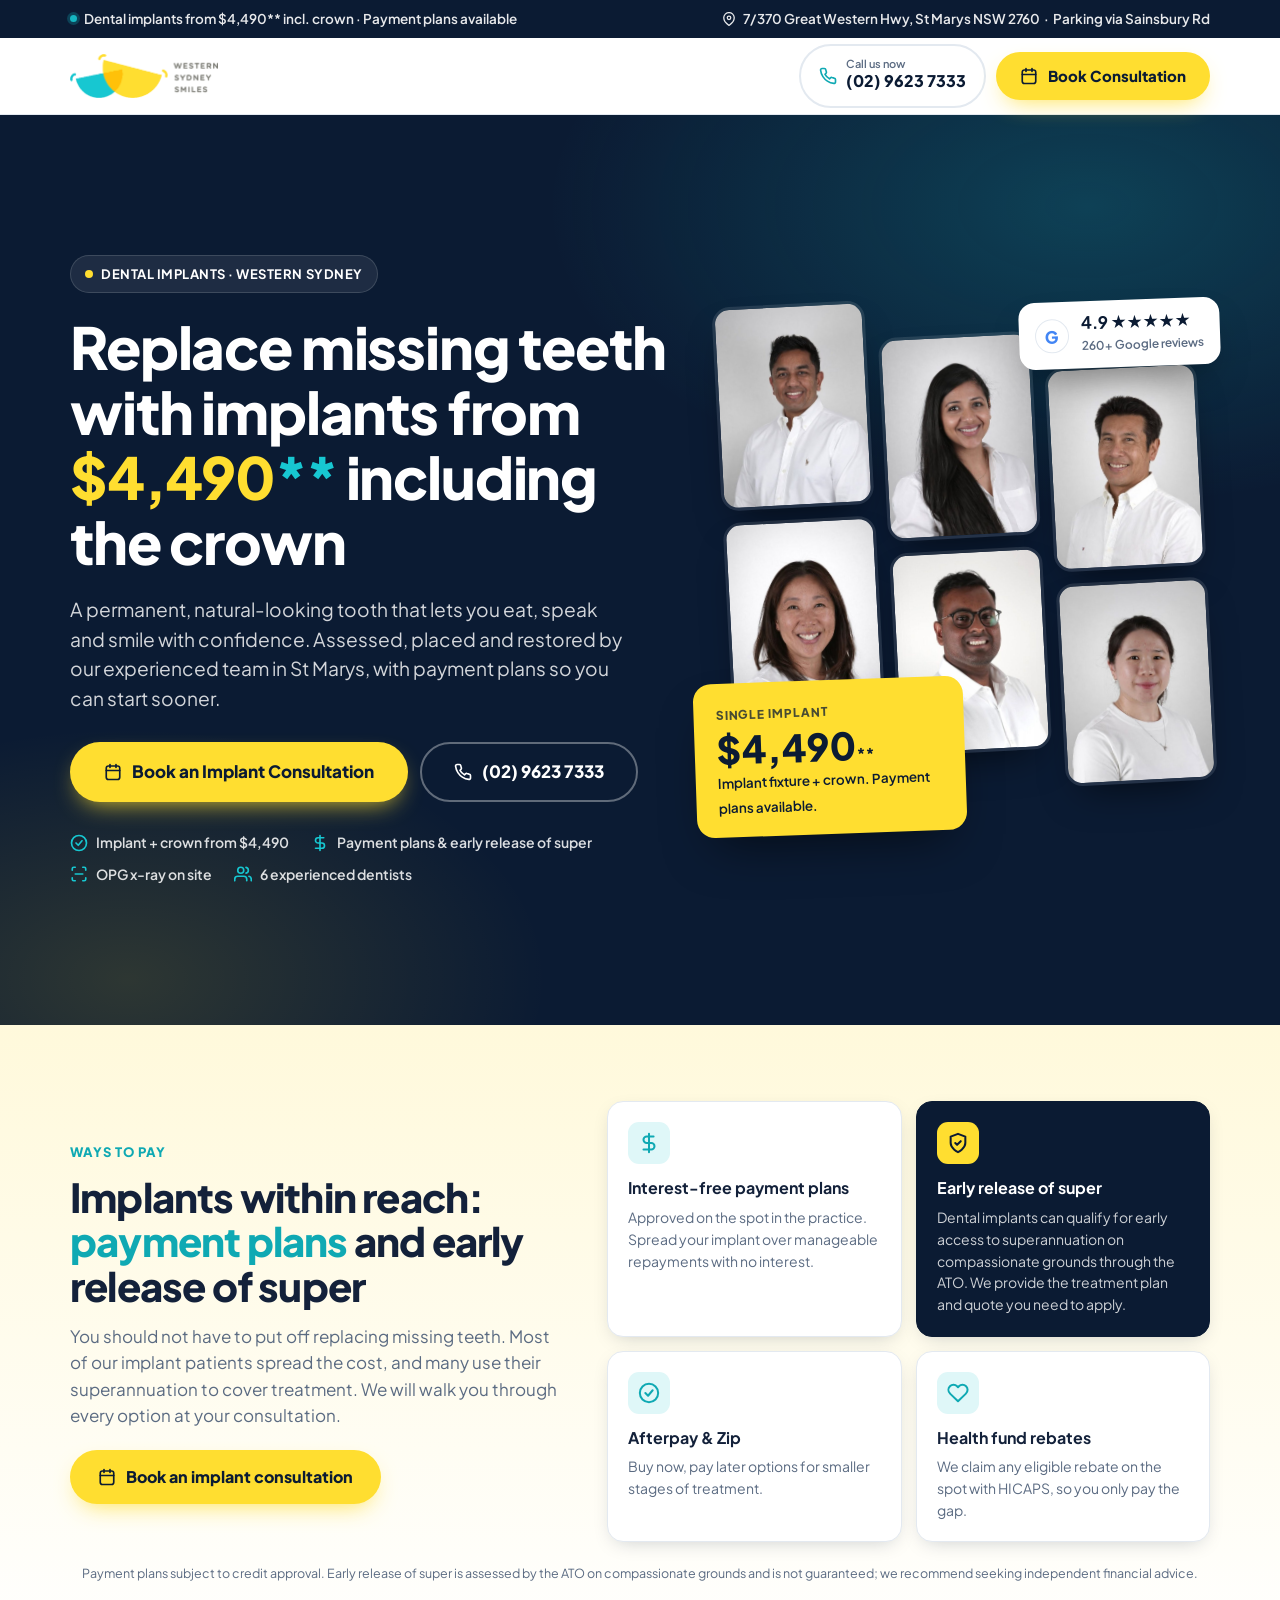
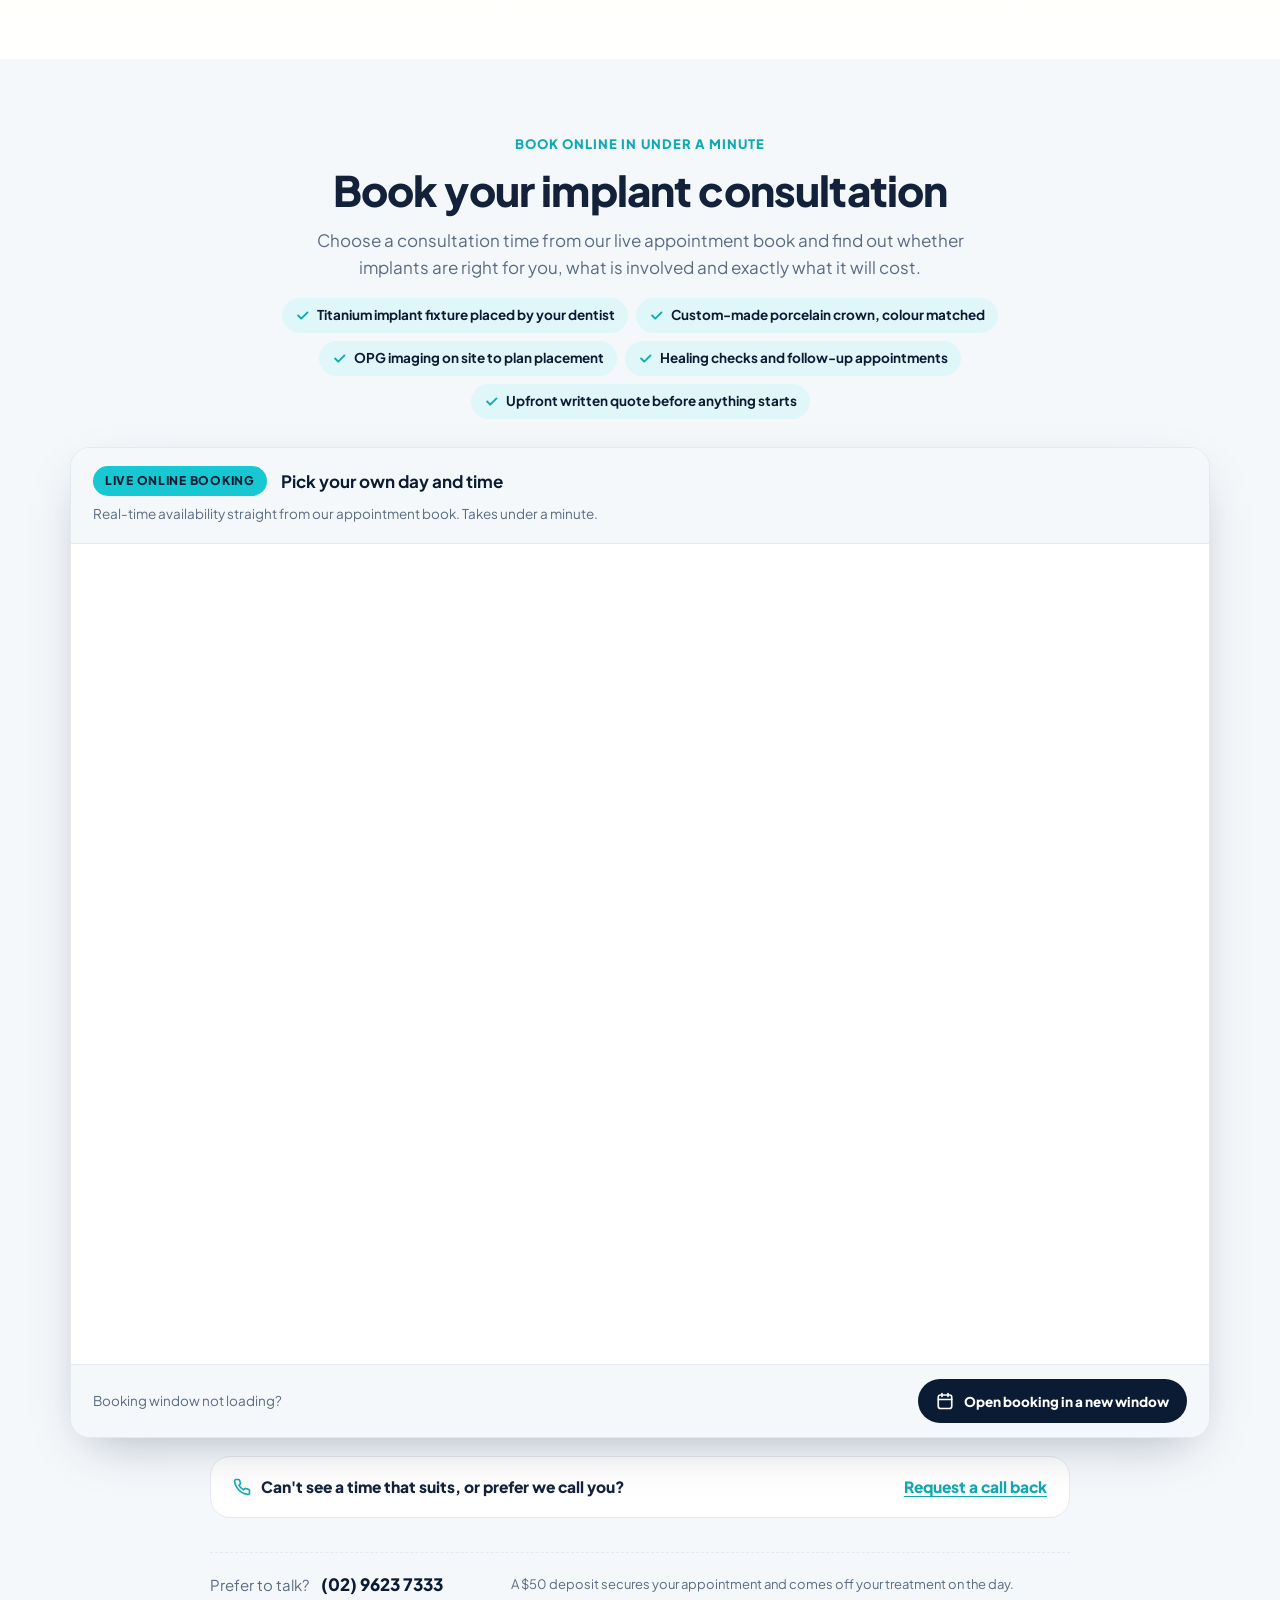
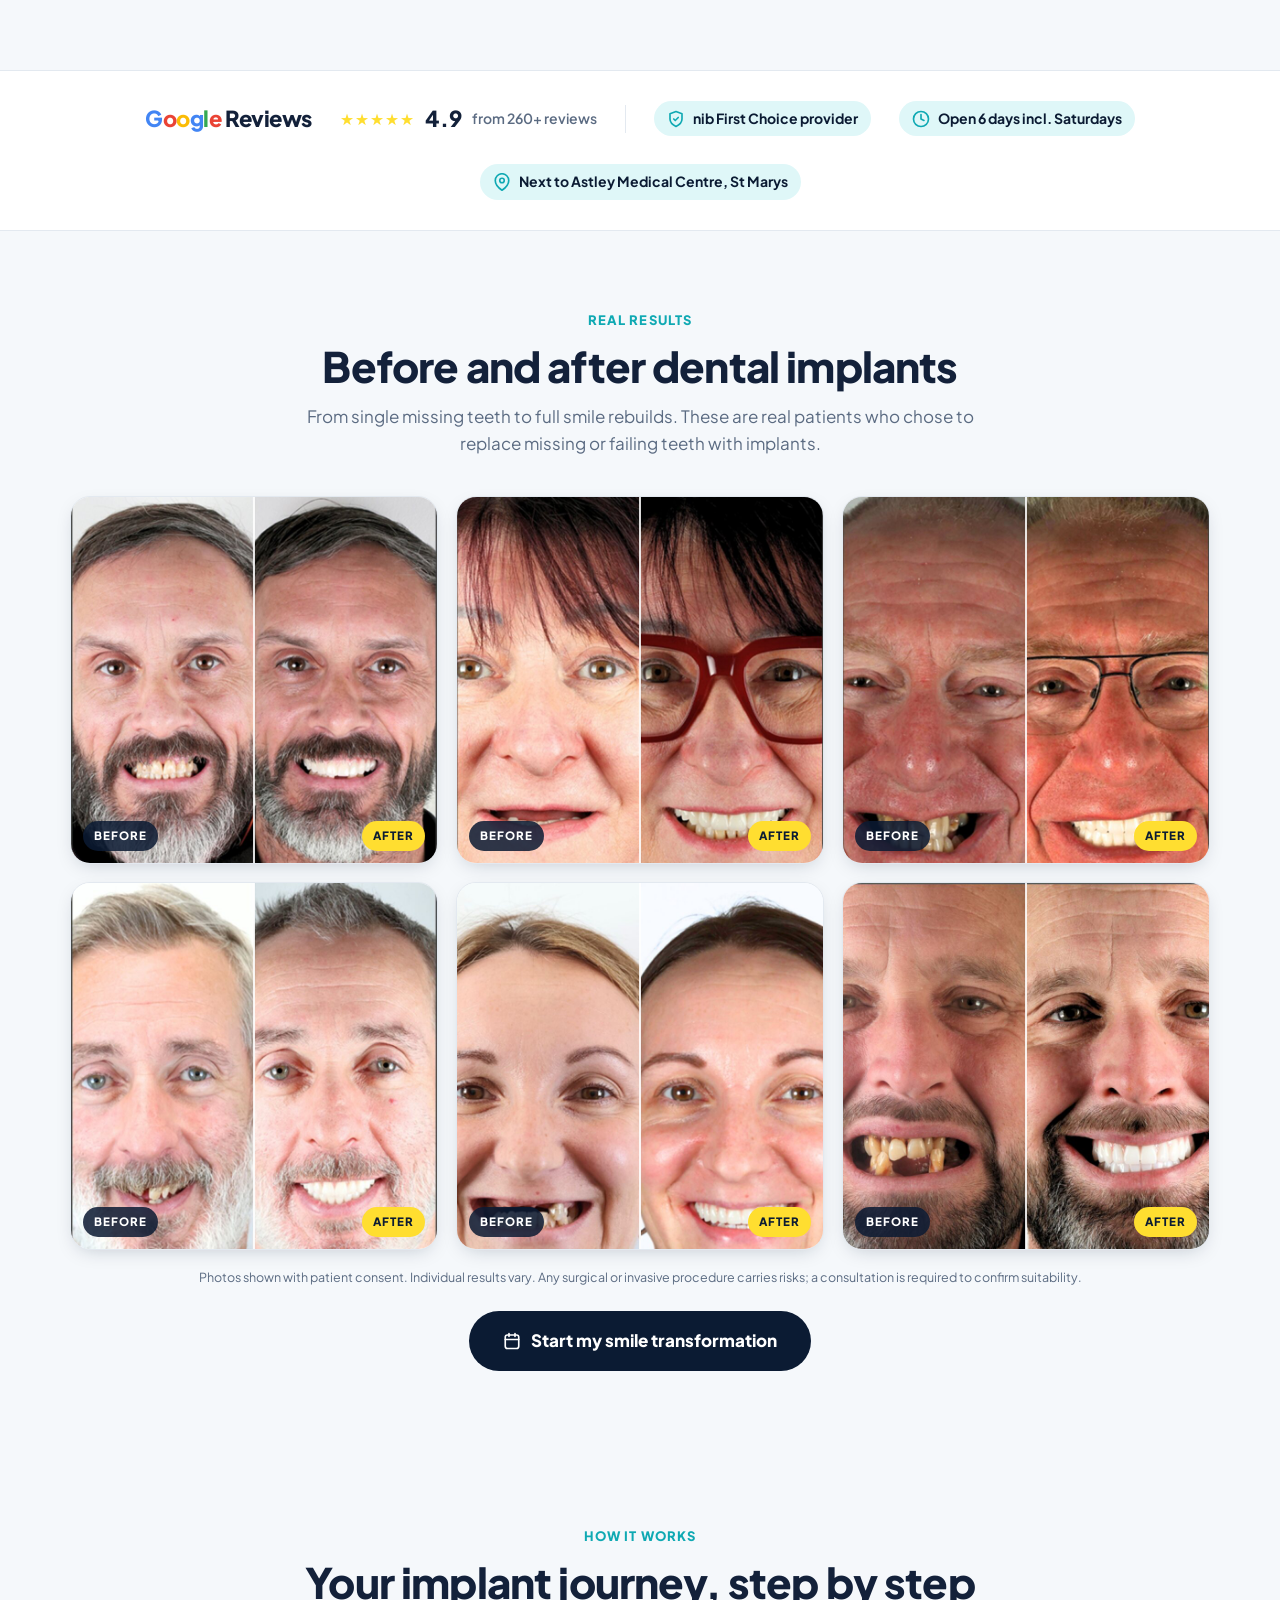
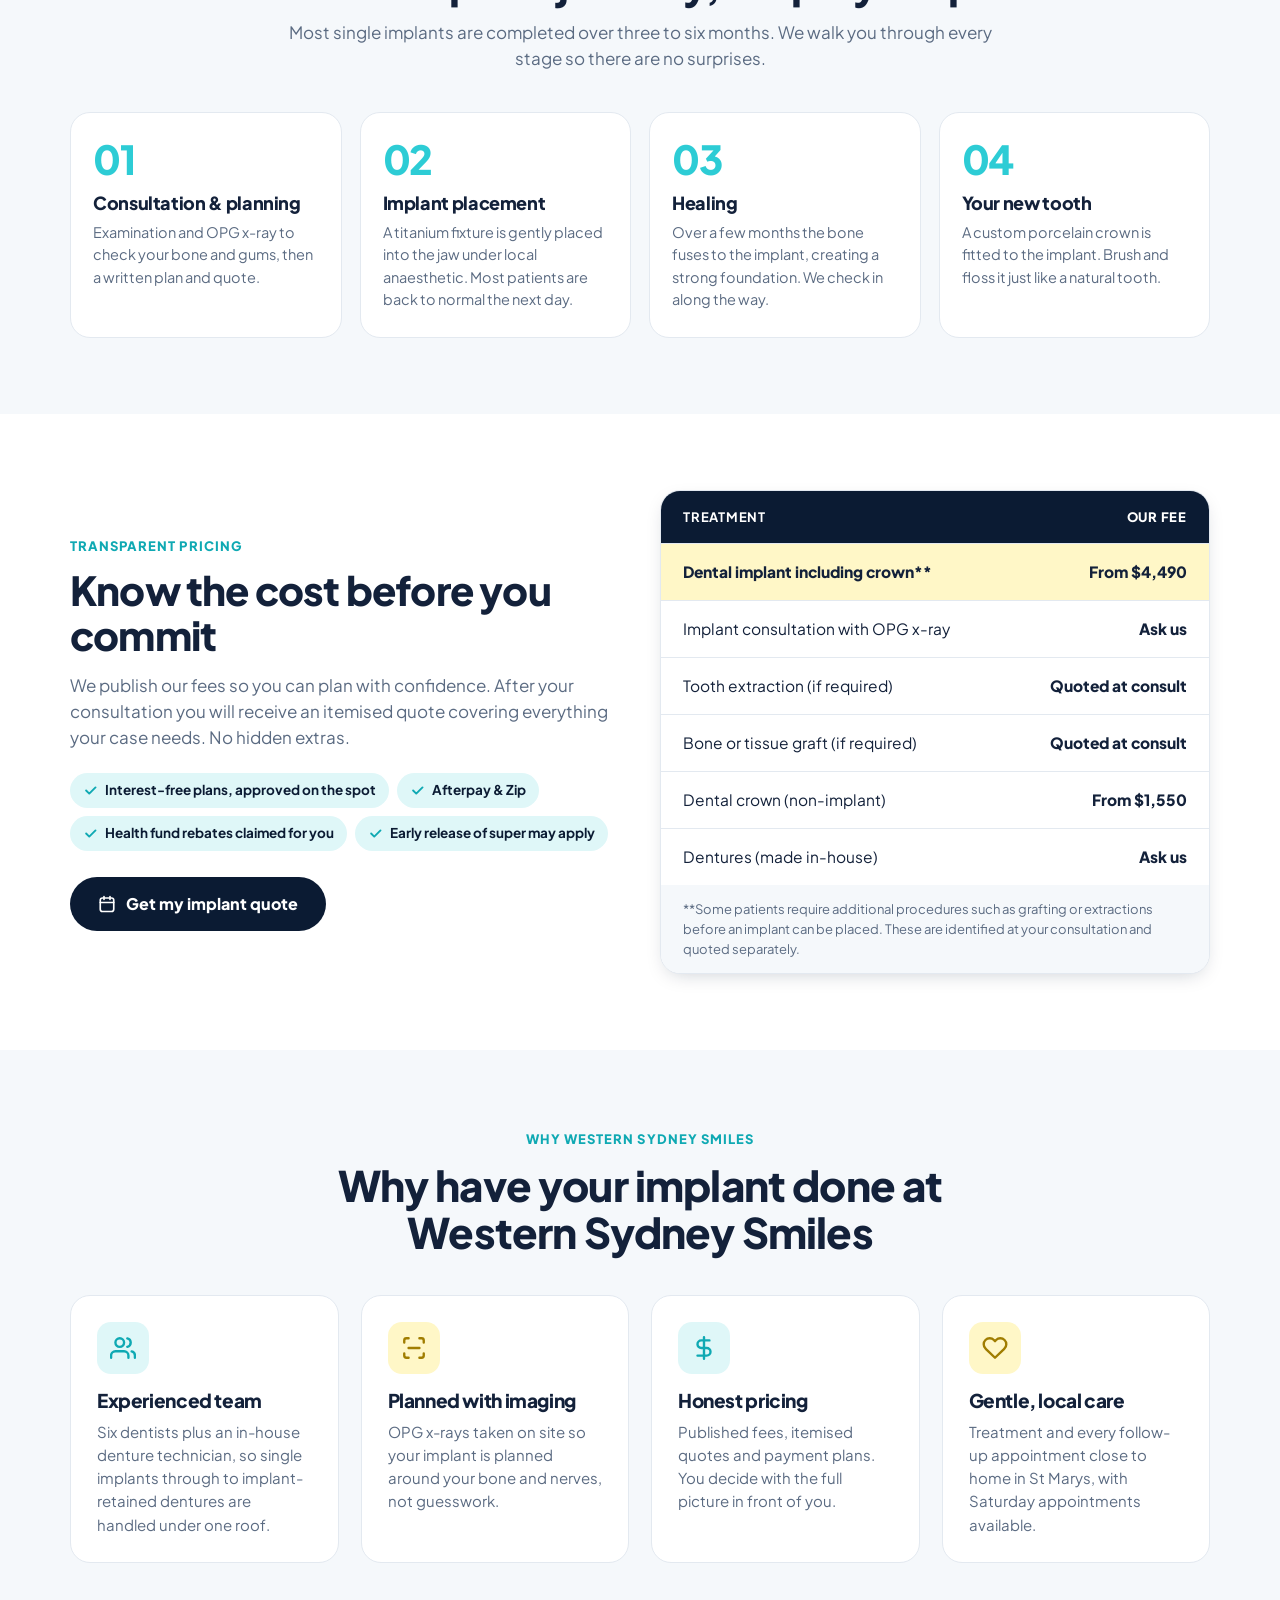
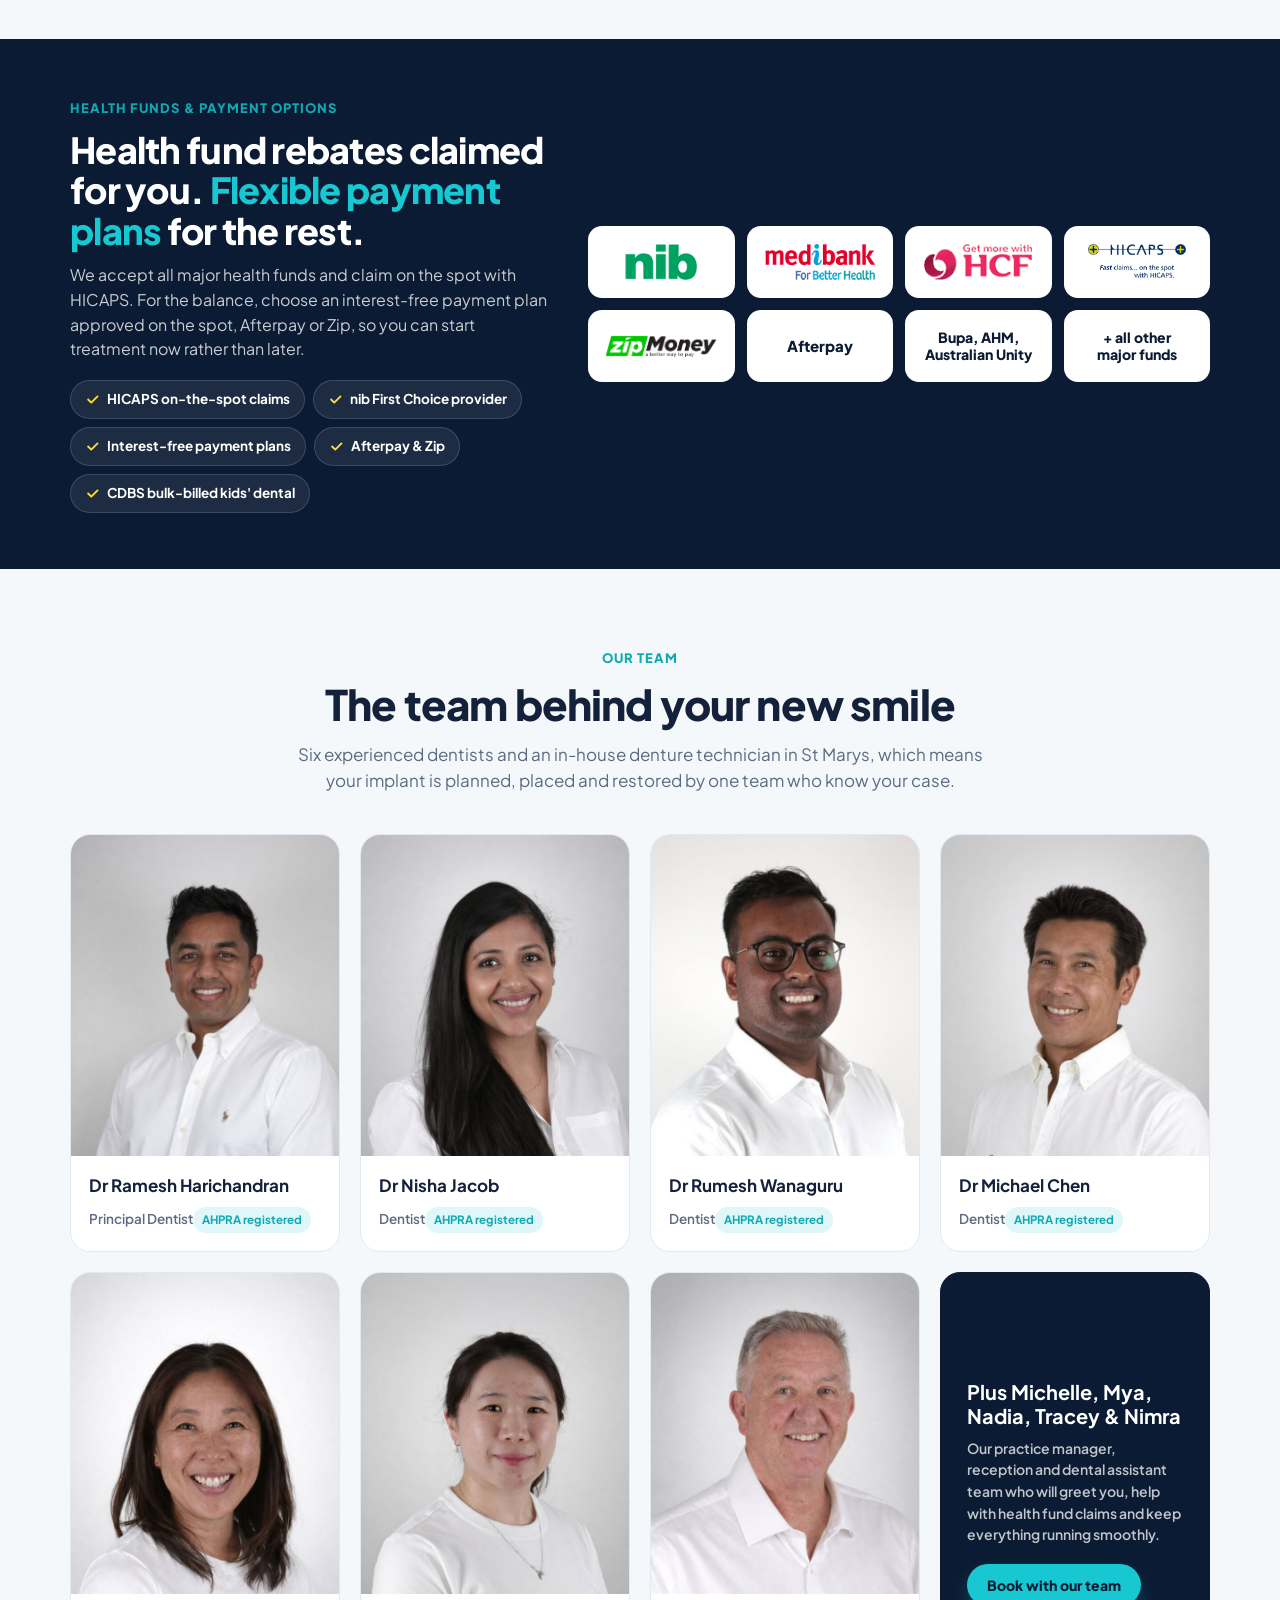
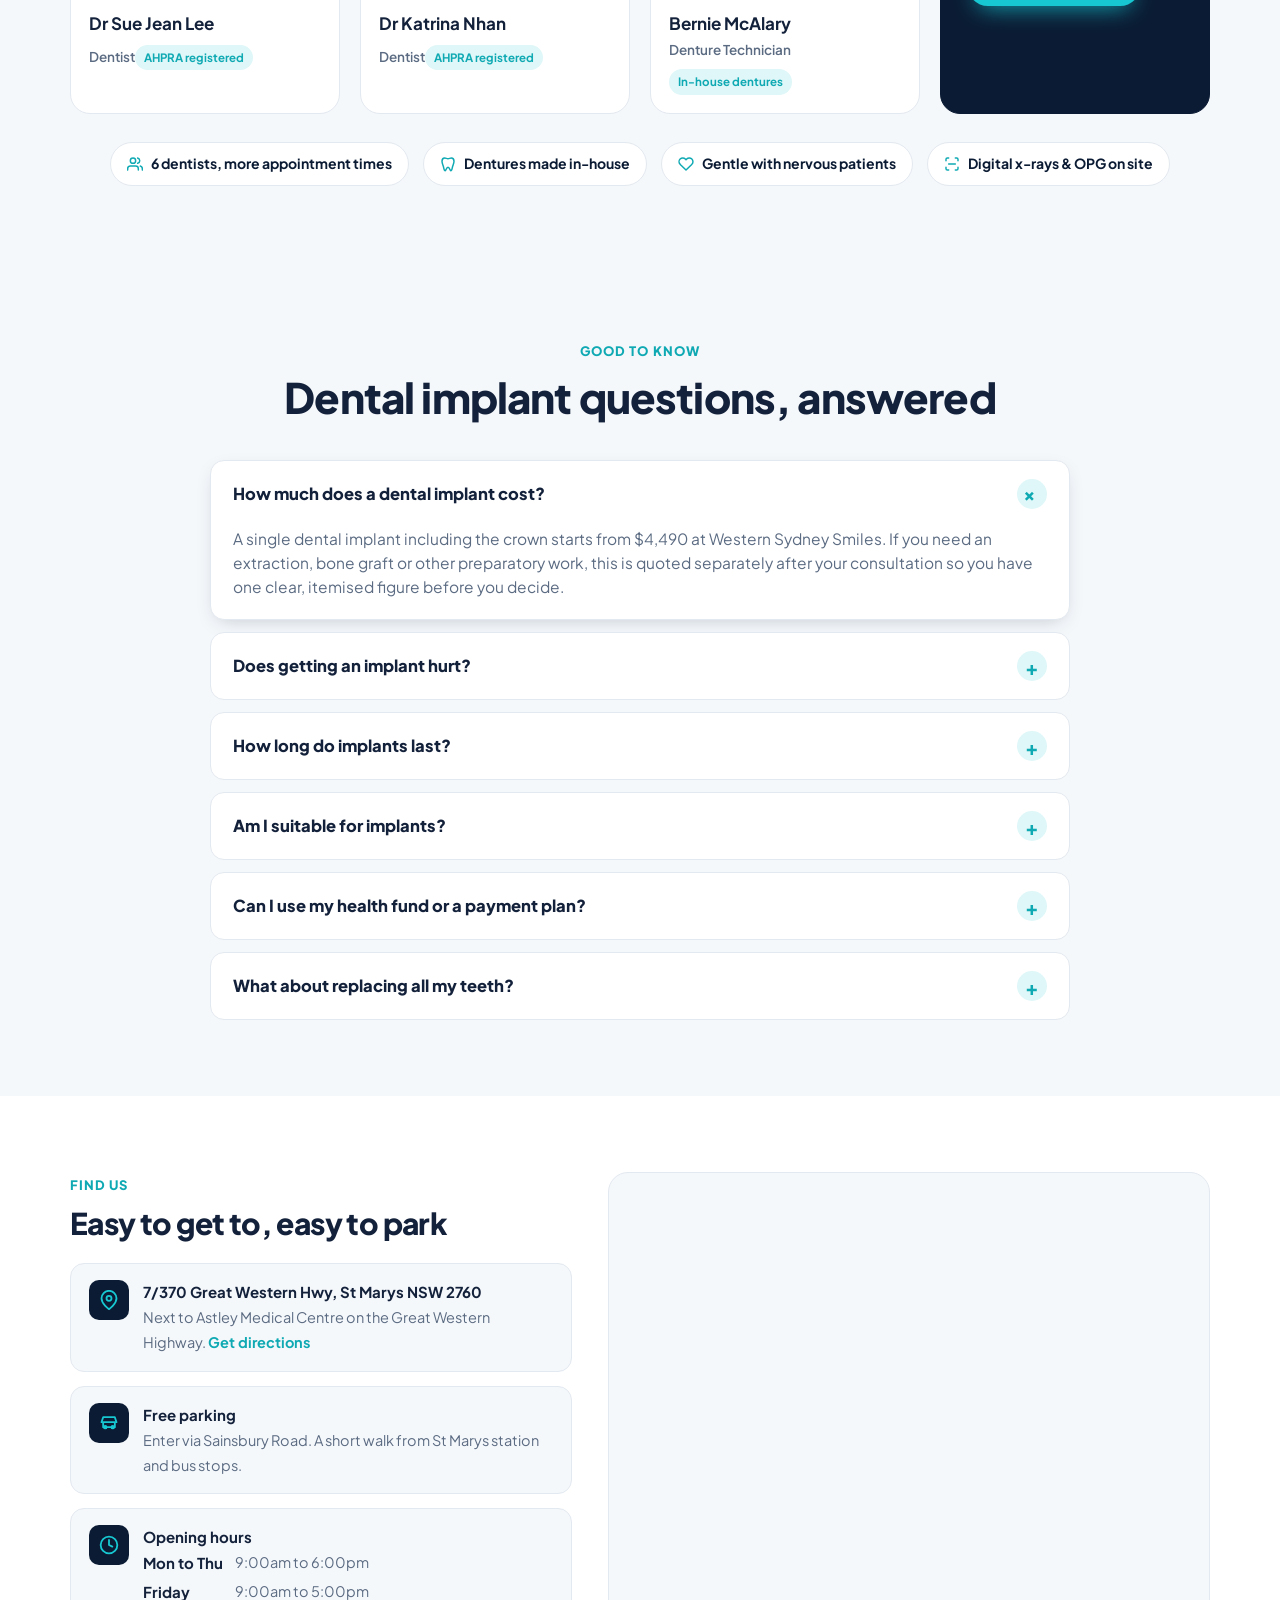
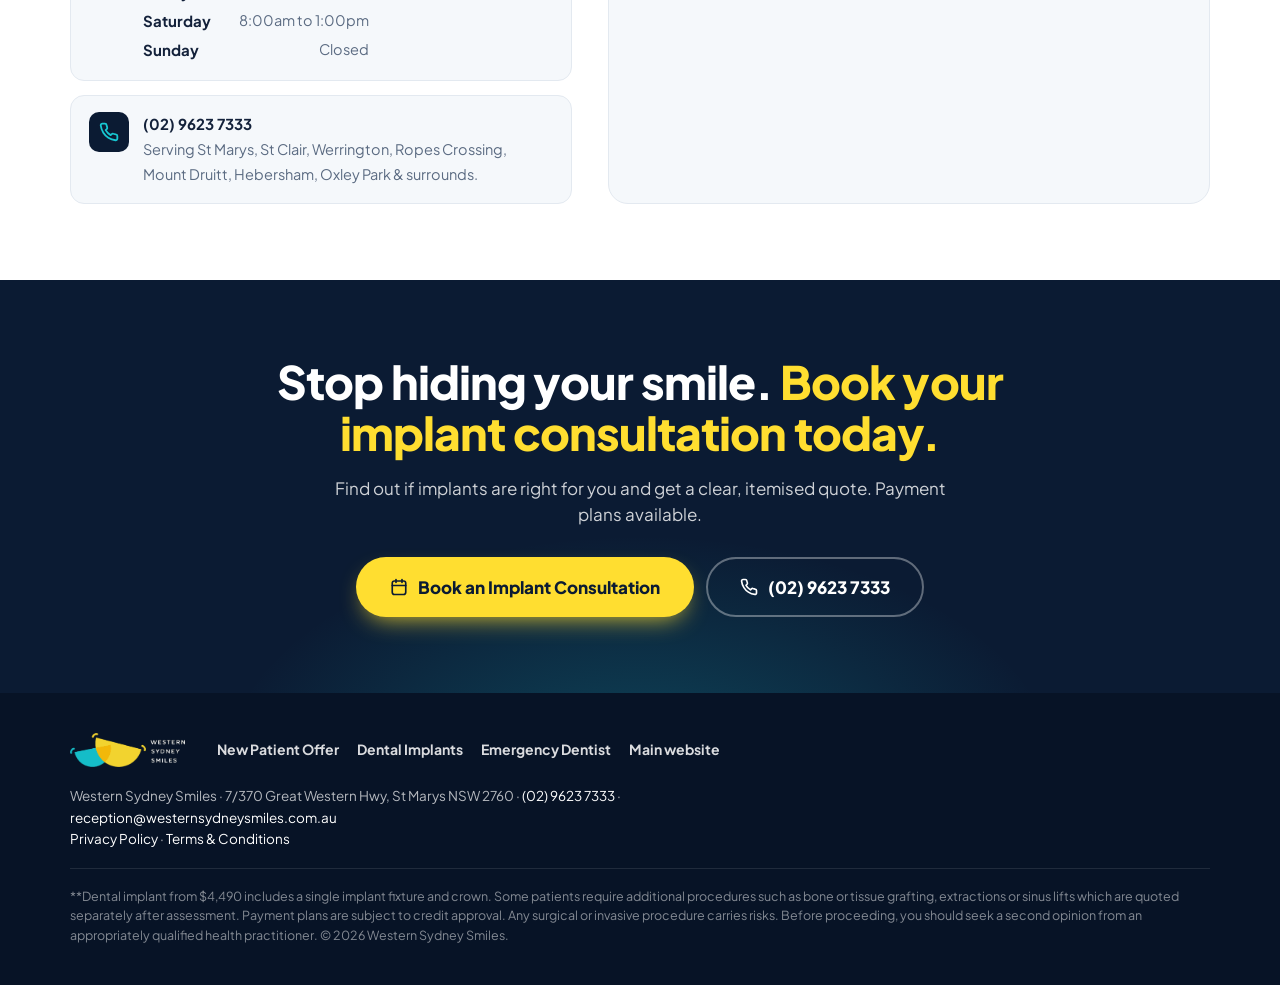
==== commit 5e2f4def: "Add files via upload" ====
--- a/dental-implants.html
+++ b/dental-implants.html
@@ -31,25 +31,29 @@
     <h1>Replace missing teeth with implants from <em>$4,490</em><span class="cy">**</span> including the crown</h1>
     <p class="lead">A permanent, natural-looking tooth that lets you eat, speak and smile with confidence. Assessed, placed and restored by our experienced team in St Marys, with payment plans so you can start sooner.</p>
     <div class="ctas"><a class="btn btn-yellow btn-lg js-book" href="#book"><svg viewBox="0 0 24 24" fill="none" stroke="currentColor" stroke-width="2.2" stroke-linecap="round" stroke-linejoin="round"><rect x="3" y="4" width="18" height="18" rx="3"/><path d="M16 2v4M8 2v4M3 10h18"/></svg> Book an Implant Consultation</a><a class="btn btn-ghost btn-lg js-call" href="tel:0296237333"><svg viewBox="0 0 24 24" fill="none" stroke="currentColor" stroke-width="2.2" stroke-linecap="round" stroke-linejoin="round"><path d="M22 16.9v3a2 2 0 0 1-2.2 2 19.8 19.8 0 0 1-8.6-3.1 19.5 19.5 0 0 1-6-6A19.8 19.8 0 0 1 2.1 4.2 2 2 0 0 1 4.1 2h3a2 2 0 0 1 2 1.7c.1.9.4 1.8.7 2.7a2 2 0 0 1-.5 2.1L8 9.8a16 16 0 0 0 6 6l1.3-1.3a2 2 0 0 1 2.1-.4c.9.3 1.8.6 2.7.7a2 2 0 0 1 1.9 2z"/></svg> (02) 9623 7333</a></div>
-    <div class="trust"><span><svg viewBox="0 0 24 24" fill="none" stroke="currentColor" stroke-width="2.2" stroke-linecap="round" stroke-linejoin="round"><circle cx="12" cy="12" r="10"/><path d="m8 12 3 3 5-6"/></svg> Implant + crown from $4,490</span><span><svg viewBox="0 0 24 24" fill="none" stroke="currentColor" stroke-width="2.2" stroke-linecap="round" stroke-linejoin="round"><path d="M12 2v20M17 5H9.5a3.5 3.5 0 0 0 0 7h5a3.5 3.5 0 0 1 0 7H6"/></svg> Interest-free payment plans</span><span><svg viewBox="0 0 24 24" fill="none" stroke="currentColor" stroke-width="2.2" stroke-linecap="round" stroke-linejoin="round"><path d="M3 7V5a2 2 0 0 1 2-2h2M17 3h2a2 2 0 0 1 2 2v2M21 17v2a2 2 0 0 1-2 2h-2M7 21H5a2 2 0 0 1-2-2v-2M7 12h10"/></svg> OPG x-ray on site</span><span><svg viewBox="0 0 24 24" fill="none" stroke="currentColor" stroke-width="2.2" stroke-linecap="round" stroke-linejoin="round"><path d="M17 21v-2a4 4 0 0 0-4-4H5a4 4 0 0 0-4 4v2"/><circle cx="9" cy="7" r="4"/><path d="M23 21v-2a4 4 0 0 0-3-3.9M16 3.1a4 4 0 0 1 0 7.8"/></svg> 6 experienced dentists</span></div>
+    <div class="trust"><span><svg viewBox="0 0 24 24" fill="none" stroke="currentColor" stroke-width="2.2" stroke-linecap="round" stroke-linejoin="round"><circle cx="12" cy="12" r="10"/><path d="m8 12 3 3 5-6"/></svg> Implant + crown from $4,490</span><span><svg viewBox="0 0 24 24" fill="none" stroke="currentColor" stroke-width="2.2" stroke-linecap="round" stroke-linejoin="round"><path d="M12 2v20M17 5H9.5a3.5 3.5 0 0 0 0 7h5a3.5 3.5 0 0 1 0 7H6"/></svg> Payment plans &amp; early release of super</span><span><svg viewBox="0 0 24 24" fill="none" stroke="currentColor" stroke-width="2.2" stroke-linecap="round" stroke-linejoin="round"><path d="M3 7V5a2 2 0 0 1 2-2h2M17 3h2a2 2 0 0 1 2 2v2M21 17v2a2 2 0 0 1-2 2h-2M7 21H5a2 2 0 0 1-2-2v-2M7 12h10"/></svg> OPG x-ray on site</span><span><svg viewBox="0 0 24 24" fill="none" stroke="currentColor" stroke-width="2.2" stroke-linecap="round" stroke-linejoin="round"><path d="M17 21v-2a4 4 0 0 0-4-4H5a4 4 0 0 0-4 4v2"/><circle cx="9" cy="7" r="4"/><path d="M23 21v-2a4 4 0 0 0-3-3.9M16 3.1a4 4 0 0 1 0 7.8"/></svg> 6 experienced dentists</span></div>
   </div>
   <div class="hero-visual">
     <div class="rating-float"><div class="g">G</div><div><b>4.9 ★★★★★</b><small>260+ Google reviews</small></div></div>
     <div class="collage"><div class="col"><img src="img/team-ramesh.jpg" alt="Dr Ramesh Harichandran" loading="eager"><img src="img/team-sue.jpg" alt="Dr Sue Jean Lee" loading="eager"></div><div class="col"><img src="img/team-nisha.jpg" alt="Dr Nisha Jacob" loading="eager"><img src="img/team-rumesh.jpg" alt="Dr Rumesh Wanaguru" loading="eager"></div><div class="col"><img src="img/team-michael.jpg" alt="Dr Michael Chen" loading="eager"><img src="img/team-katrina.jpg" alt="Dr Katrina Nhan" loading="eager"></div></div>
     <div class="offer-float"><span class="k">Single implant</span><div class="v">$4,490<small>**</small></div><span class="d">Implant fixture + crown. Payment plans available.</span></div>
   </div>
-</div></section><section class="nib" id="nib"><div class="wrap">
-  <div>
-    <div class="nib-logo"><img src="img/nib-first-choice.svg" alt="nib First Choice"><span style="font-weight:800;color:var(--navy)">Official First Choice Dental Provider</span></div>
-    <h2>nib members: <span style="color:var(--cyan-dark)">no gap</span> on your dental check-up</h2>
-    <p>Western Sydney Smiles is now an nib First Choice dental provider. If you are an eligible nib member (or with one of nib's partner funds below), your preventative check-up and bitewing x-rays can be covered in full under First Choice, with nothing to pay on the day. Up to two check-ups and two bitewing x-rays each year.</p>
-    <div class="nogap"><div class="ic"><svg viewBox="0 0 24 24" fill="none" stroke="currentColor" stroke-width="2.2" stroke-linecap="round" stroke-linejoin="round"><path d="M12 22s8-4 8-10V5l-8-3-8 3v7c0 6 8 10 8 10z"/><path d="m9 12 2 2 4-4"/></svg></div><div><b>No gap dental check-up for eligible nib members</b><span>Bring your membership card and we will claim it on the spot. Payments are subject to nib's Fund Rules, policy, waiting periods, annual limits and service limits.</span></div></div>
+</div></section><section class="finance" id="finance"><div class="wrap">
+  <div class="fin-grid">
+    <div>
+      <span class="kicker">Ways to pay</span>
+      <h2>Implants within reach: <span>payment plans</span> and early release of super</h2>
+      <p>You should not have to put off replacing missing teeth. Most of our implant patients spread the cost, and many use their superannuation to cover treatment. We will walk you through every option at your consultation.</p>
+      <a class="btn btn-yellow js-book" href="#book" style="margin-top:22px"><svg viewBox="0 0 24 24" fill="none" stroke="currentColor" stroke-width="2.2" stroke-linecap="round" stroke-linejoin="round"><rect x="3" y="4" width="18" height="18" rx="3"/><path d="M16 2v4M8 2v4M3 10h18"/></svg> Book an implant consultation</a>
+    </div>
+    <div class="fin-cards">
+      <div class="fin-card"><div class="ic"><svg viewBox="0 0 24 24" fill="none" stroke="currentColor" stroke-width="2.2" stroke-linecap="round" stroke-linejoin="round"><path d="M12 2v20M17 5H9.5a3.5 3.5 0 0 0 0 7h5a3.5 3.5 0 0 1 0 7H6"/></svg></div><b>Interest-free payment plans</b><span>Approved on the spot in the practice. Spread your implant over manageable repayments with no interest.</span></div>
+      <div class="fin-card hl"><div class="ic"><svg viewBox="0 0 24 24" fill="none" stroke="currentColor" stroke-width="2.2" stroke-linecap="round" stroke-linejoin="round"><path d="M12 22s8-4 8-10V5l-8-3-8 3v7c0 6 8 10 8 10z"/><path d="m9 12 2 2 4-4"/></svg></div><b>Early release of super</b><span>Dental implants can qualify for early access to superannuation on compassionate grounds through the ATO. We provide the treatment plan and quote you need to apply.</span></div>
+      <div class="fin-card"><div class="ic"><svg viewBox="0 0 24 24" fill="none" stroke="currentColor" stroke-width="2.2" stroke-linecap="round" stroke-linejoin="round"><circle cx="12" cy="12" r="10"/><path d="m8 12 3 3 5-6"/></svg></div><b>Afterpay &amp; Zip</b><span>Buy now, pay later options for smaller stages of treatment.</span></div>
+      <div class="fin-card"><div class="ic"><svg viewBox="0 0 24 24" fill="none" stroke="currentColor" stroke-width="2.2" stroke-linecap="round" stroke-linejoin="round"><path d="M20.8 4.6a5.5 5.5 0 0 0-7.8 0L12 5.7l-1-1.1a5.5 5.5 0 0 0-7.8 7.8l1 1.1L12 21l7.8-7.5 1-1.1a5.5 5.5 0 0 0 0-7.8z"/></svg></div><b>Health fund rebates</b><span>We claim any eligible rebate on the spot with HICAPS, so you only pay the gap.</span></div>
+    </div>
   </div>
-  <div class="partners">
-    <h3>First Choice applies to members of nib and these nib partner funds</h3>
-    <div class="logos"><div><img src="img/nib.png" alt="nib" class="sm"></div><div><img src="img/nib-first-choice.svg" alt="nib First Choice" class="tall"></div><div><img src="img/gu-health.svg" alt="GU Health" class=""></div><div><img src="img/real.svg" alt="Real Insurance" class=""></div><div><img src="img/australian-seniors.svg" alt="Australian Seniors" class="tall"></div><div><img src="img/qantas.svg" alt="Qantas Insurance" class=""></div><div><img src="img/apia.svg" alt="Apia" class="tall"></div><div><img src="img/aami.svg" alt="AAMI" class="tall"></div><div><img src="img/suncorp.png" alt="Suncorp" class=""></div><div><img src="img/iman.png" alt="IMAN Australian Health Plans" class="tall"></div><div><img src="img/ing.png" alt="ING Health Insurance" class=""></div></div>
-    <p class="fine">Not sure if you are eligible? Call us on <a href="tel:0296237333" class="js-call" style="font-weight:800;color:var(--navy)">(02) 9623 7333</a> and we will check for you.</p>
-  </div>
+  <p class="fine" style="text-align:center;margin-top:22px">Payment plans subject to credit approval. Early release of super is assessed by the ATO on compassionate grounds and is not guaranteed; we recommend seeking independent financial advice.</p>
 </div></section><section class="book" id="book"><div class="wrap">
   <div class="book-head">
     <span class="kicker">Book online in under a minute</span>
@@ -101,7 +105,12 @@
   <span class="chip"><svg viewBox="0 0 24 24" fill="none" stroke="currentColor" stroke-width="2.2" stroke-linecap="round" stroke-linejoin="round"><path d="M12 22s8-4 8-10V5l-8-3-8 3v7c0 6 8 10 8 10z"/><path d="m9 12 2 2 4-4"/></svg> nib First Choice provider</span>
   <span class="chip"><svg viewBox="0 0 24 24" fill="none" stroke="currentColor" stroke-width="2.2" stroke-linecap="round" stroke-linejoin="round"><circle cx="12" cy="12" r="10"/><path d="M12 6v6l4 2"/></svg> Open 6 days incl. Saturdays</span>
   <span class="chip"><svg viewBox="0 0 24 24" fill="none" stroke="currentColor" stroke-width="2.2" stroke-linecap="round" stroke-linejoin="round"><path d="M21 10c0 7-9 13-9 13S3 17 3 10a9 9 0 0 1 18 0z"/><circle cx="12" cy="10" r="3"/></svg> Next to Astley Medical Centre, St Marys</span>
-</div></div><section class="process" id="process"><div class="wrap">
+</div></div><section class="results" id="results"><div class="wrap">
+  <div class="sec-h center"><span class="kicker">Real results</span><h2>Before and after dental implants</h2><p>From single missing teeth to full smile rebuilds. These are real patients who chose to replace missing or failing teeth with implants.</p></div>
+  <div class="ba-grid"><figure class="ba"><img src="img/ba-1.jpg" alt="Dental implant before and after, patient 1" loading="lazy"><span class="l b">Before</span><span class="l a">After</span></figure><figure class="ba"><img src="img/ba-2.jpg" alt="Dental implant before and after, patient 2" loading="lazy"><span class="l b">Before</span><span class="l a">After</span></figure><figure class="ba"><img src="img/ba-3.jpg" alt="Dental implant before and after, patient 3" loading="lazy"><span class="l b">Before</span><span class="l a">After</span></figure><figure class="ba"><img src="img/ba-4.jpg" alt="Dental implant before and after, patient 4" loading="lazy"><span class="l b">Before</span><span class="l a">After</span></figure><figure class="ba"><img src="img/ba-5.jpg" alt="Dental implant before and after, patient 5" loading="lazy"><span class="l b">Before</span><span class="l a">After</span></figure><figure class="ba"><img src="img/ba-6.jpg" alt="Dental implant before and after, patient 6" loading="lazy"><span class="l b">Before</span><span class="l a">After</span></figure></div>
+  <p class="fine" style="text-align:center;margin-top:18px">Photos shown with patient consent. Individual results vary. Any surgical or invasive procedure carries risks; a consultation is required to confirm suitability.</p>
+  <div style="text-align:center;margin-top:24px"><a class="btn btn-navy btn-lg js-book" href="#book"><svg viewBox="0 0 24 24" fill="none" stroke="currentColor" stroke-width="2.2" stroke-linecap="round" stroke-linejoin="round"><rect x="3" y="4" width="18" height="18" rx="3"/><path d="M16 2v4M8 2v4M3 10h18"/></svg> Start my smile transformation</a></div>
+</div></section><section class="process" id="process"><div class="wrap">
   <div class="sec-h center"><span class="kicker">How it works</span><h2>Your implant journey, step by step</h2><p>Most single implants are completed over three to six months. We walk you through every stage so there are no surprises.</p></div>
   <div class="proc">
     <div><h3>Consultation &amp; planning</h3><p>Examination and OPG x-ray to check your bone and gums, then a written plan and quote.</p></div>
--- a/styles.css
+++ b/styles.css
@@ -440,3 +440,44 @@
 @media (max-width:700px){footer .wrap{grid-template-columns:1fr}.sched-frame iframe{height:700px}}
 .book-under .or-call{white-space:nowrap;gap:8px 12px;font-size:15px}
 .book-under .or-call .dep{white-space:normal}
+
+/* ===== finance (implants) ===== */
+.finance{background:linear-gradient(180deg,#FFF9DB 0%,#fff 100%)}
+.fin-grid{display:grid;grid-template-columns:.9fr 1.1fr;gap:44px;align-items:center}
+.fin-grid h2{font-size:clamp(28px,3.4vw,40px)}
+.fin-grid h2 span{color:var(--cyan-dark)}
+.fin-grid p{color:var(--muted);font-size:17px;margin-top:14px}
+.fin-cards{display:grid;grid-template-columns:1fr 1fr;gap:14px}
+.fin-card{background:#fff;border:1px solid var(--line);border-radius:16px;padding:20px;display:grid;gap:6px;align-content:start;box-shadow:var(--shadow-sm)}
+.fin-card .ic{width:42px;height:42px;border-radius:11px;background:var(--cyan-soft);color:var(--cyan-dark);display:grid;place-items:center;margin-bottom:6px}
+.fin-card .ic svg{width:22px;height:22px}
+.fin-card b{font-size:16px}
+.fin-card span{font-size:14px;color:var(--muted)}
+.fin-card.hl{background:var(--navy);color:#fff;border-color:var(--navy)}
+.fin-card.hl .ic{background:var(--yellow);color:var(--navy)}
+.fin-card.hl span{color:rgba(255,255,255,.8)}
+@media (max-width:960px){.fin-grid{grid-template-columns:1fr;gap:26px}}
+@media (max-width:520px){.fin-cards{grid-template-columns:1fr}}
+
+/* ===== before / after ===== */
+.results{background:var(--bg)}
+.ba-grid{display:grid;grid-template-columns:repeat(3,1fr);gap:18px}
+.ba{margin:0;position:relative;border-radius:var(--radius);overflow:hidden;border:1px solid var(--line);background:#fff;aspect-ratio:1/1;box-shadow:var(--shadow-sm)}
+.ba img{width:100%;height:100%;object-fit:cover;display:block}
+.ba::after{content:"";position:absolute;left:50%;top:0;bottom:0;width:2px;background:rgba(255,255,255,.85);transform:translateX(-1px)}
+.ba .l{position:absolute;bottom:12px;font-size:11.5px;font-weight:800;letter-spacing:.08em;text-transform:uppercase;padding:6px 11px;border-radius:999px;z-index:2}
+.ba .l.b{left:12px;background:rgba(11,27,51,.85);color:#fff}
+.ba .l.a{right:12px;background:var(--yellow);color:var(--navy)}
+@media (max-width:860px){.ba-grid{grid-template-columns:1fr 1fr;gap:12px}}
+@media (max-width:480px){.ba-grid{grid-template-columns:1fr}}
+
+/* ===== thank-you extras ===== */
+.ty .card .kicker{margin-bottom:10px}
+.ty-more{max-width:760px;margin:26px auto 0;text-align:center}
+.ty-links{display:grid;grid-template-columns:repeat(4,1fr);gap:12px;margin-top:12px;text-align:left}
+.ty-links a{background:#fff;border:1px solid var(--line);border-radius:14px;padding:16px;display:grid;gap:3px;transition:transform .15s,box-shadow .15s}
+.ty-links a:hover{transform:translateY(-2px);box-shadow:var(--shadow-sm)}
+.ty-links b{font-size:14.5px;color:var(--navy)}
+.ty-links span{font-size:13px;color:var(--muted)}
+@media (max-width:760px){.ty-links{grid-template-columns:1fr 1fr}}
+@media (max-width:420px){.ty-links{grid-template-columns:1fr}}
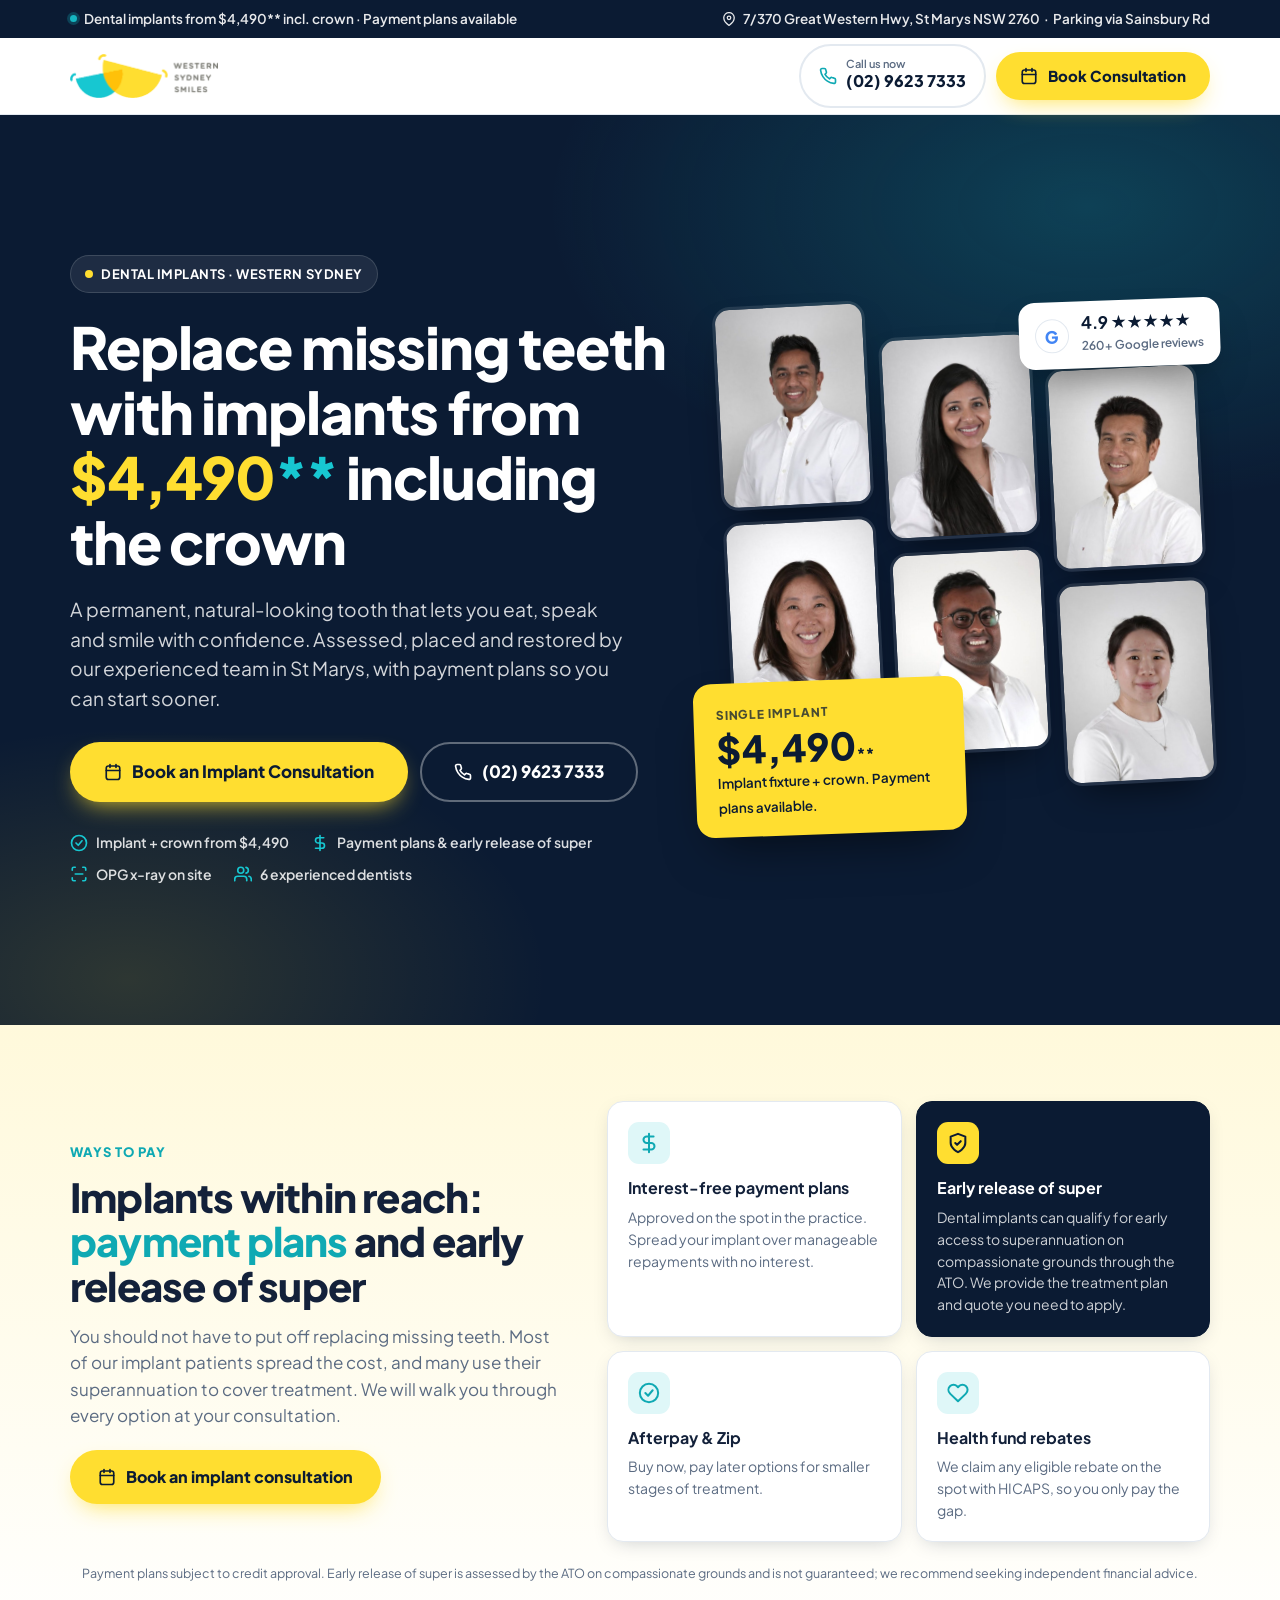
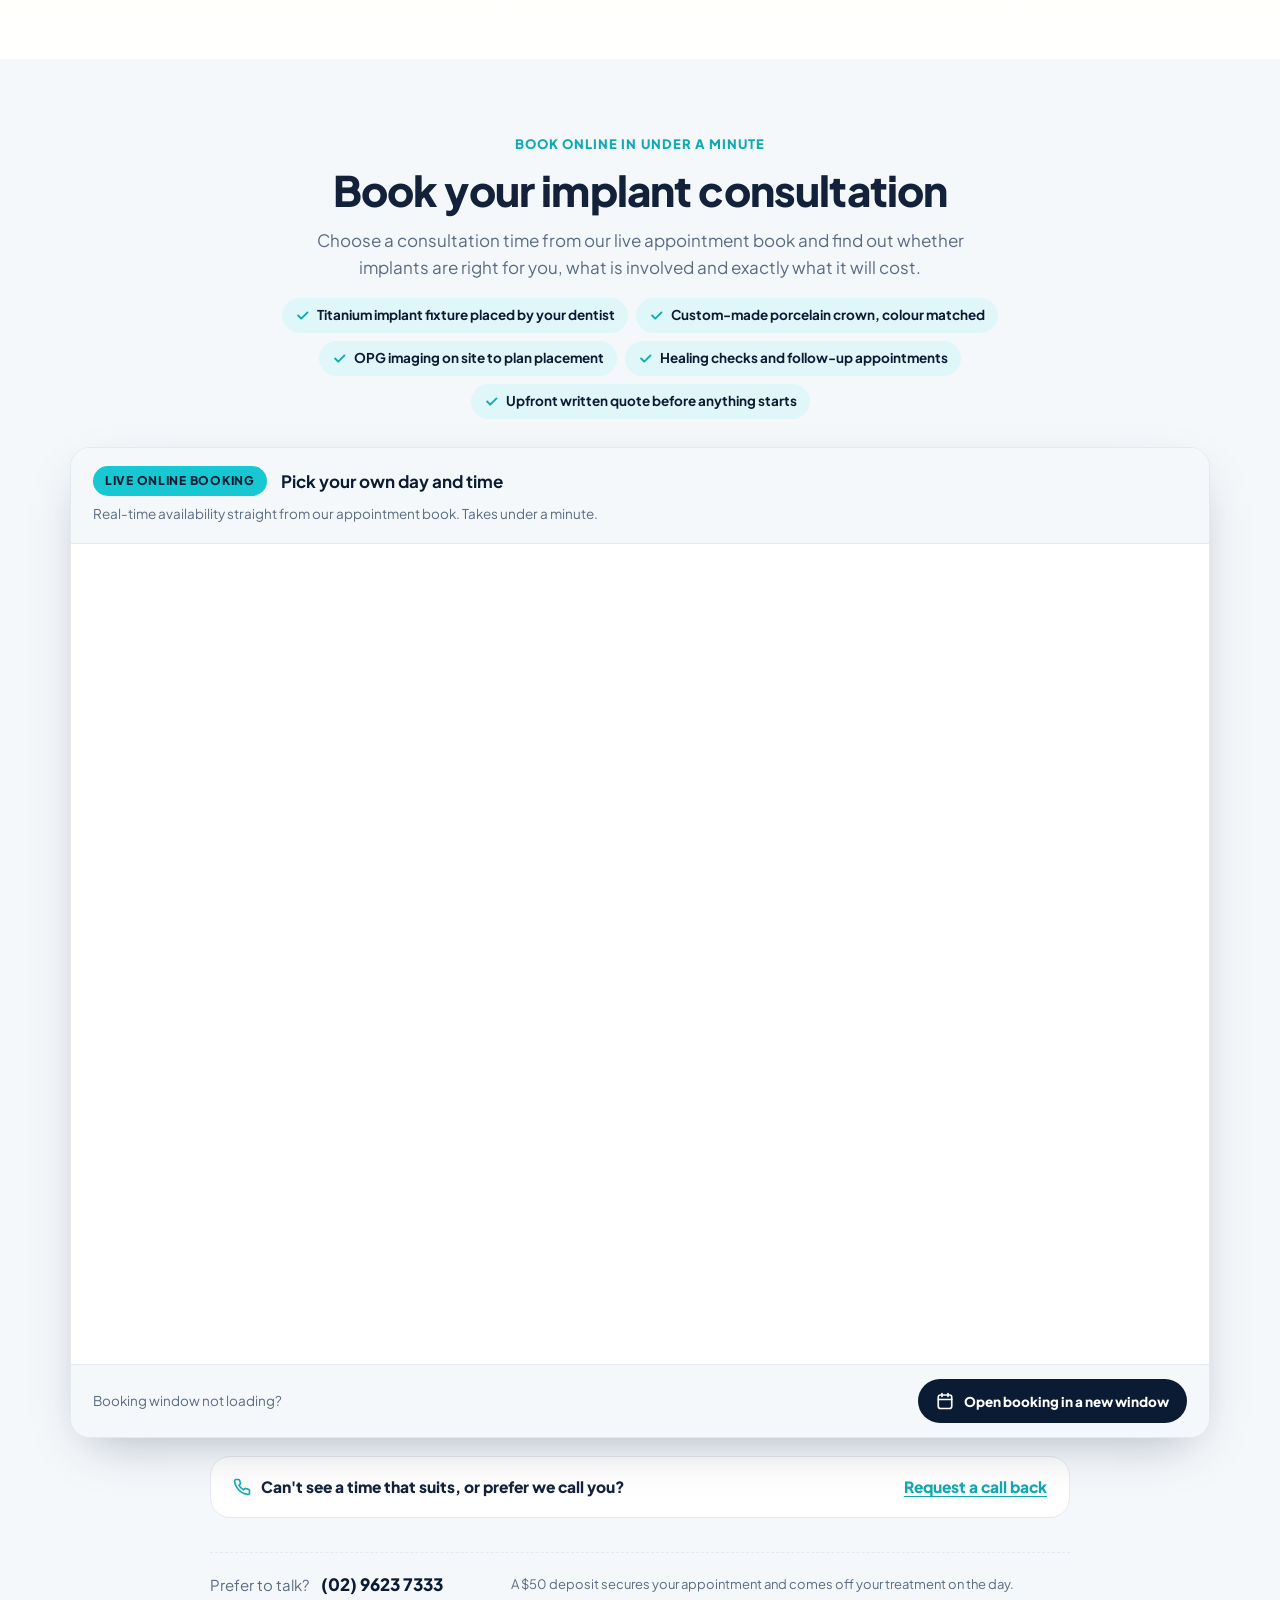
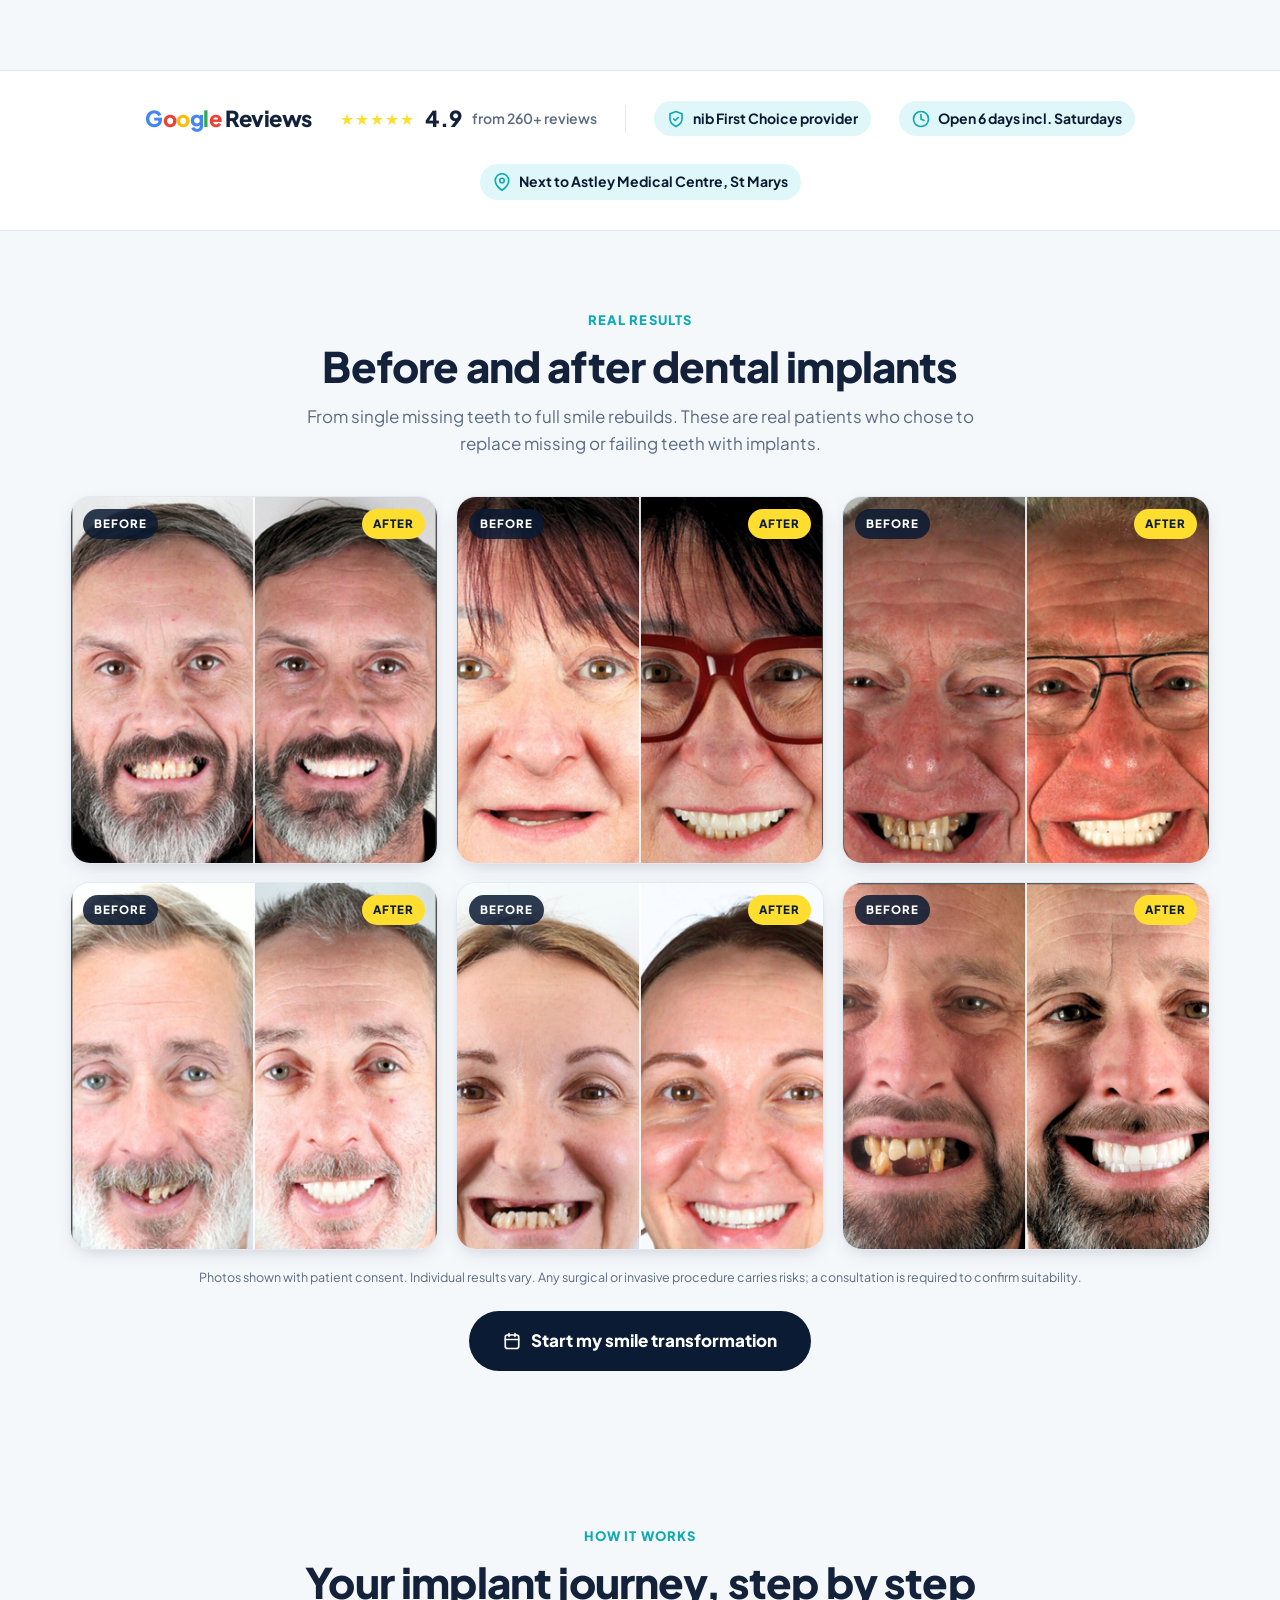
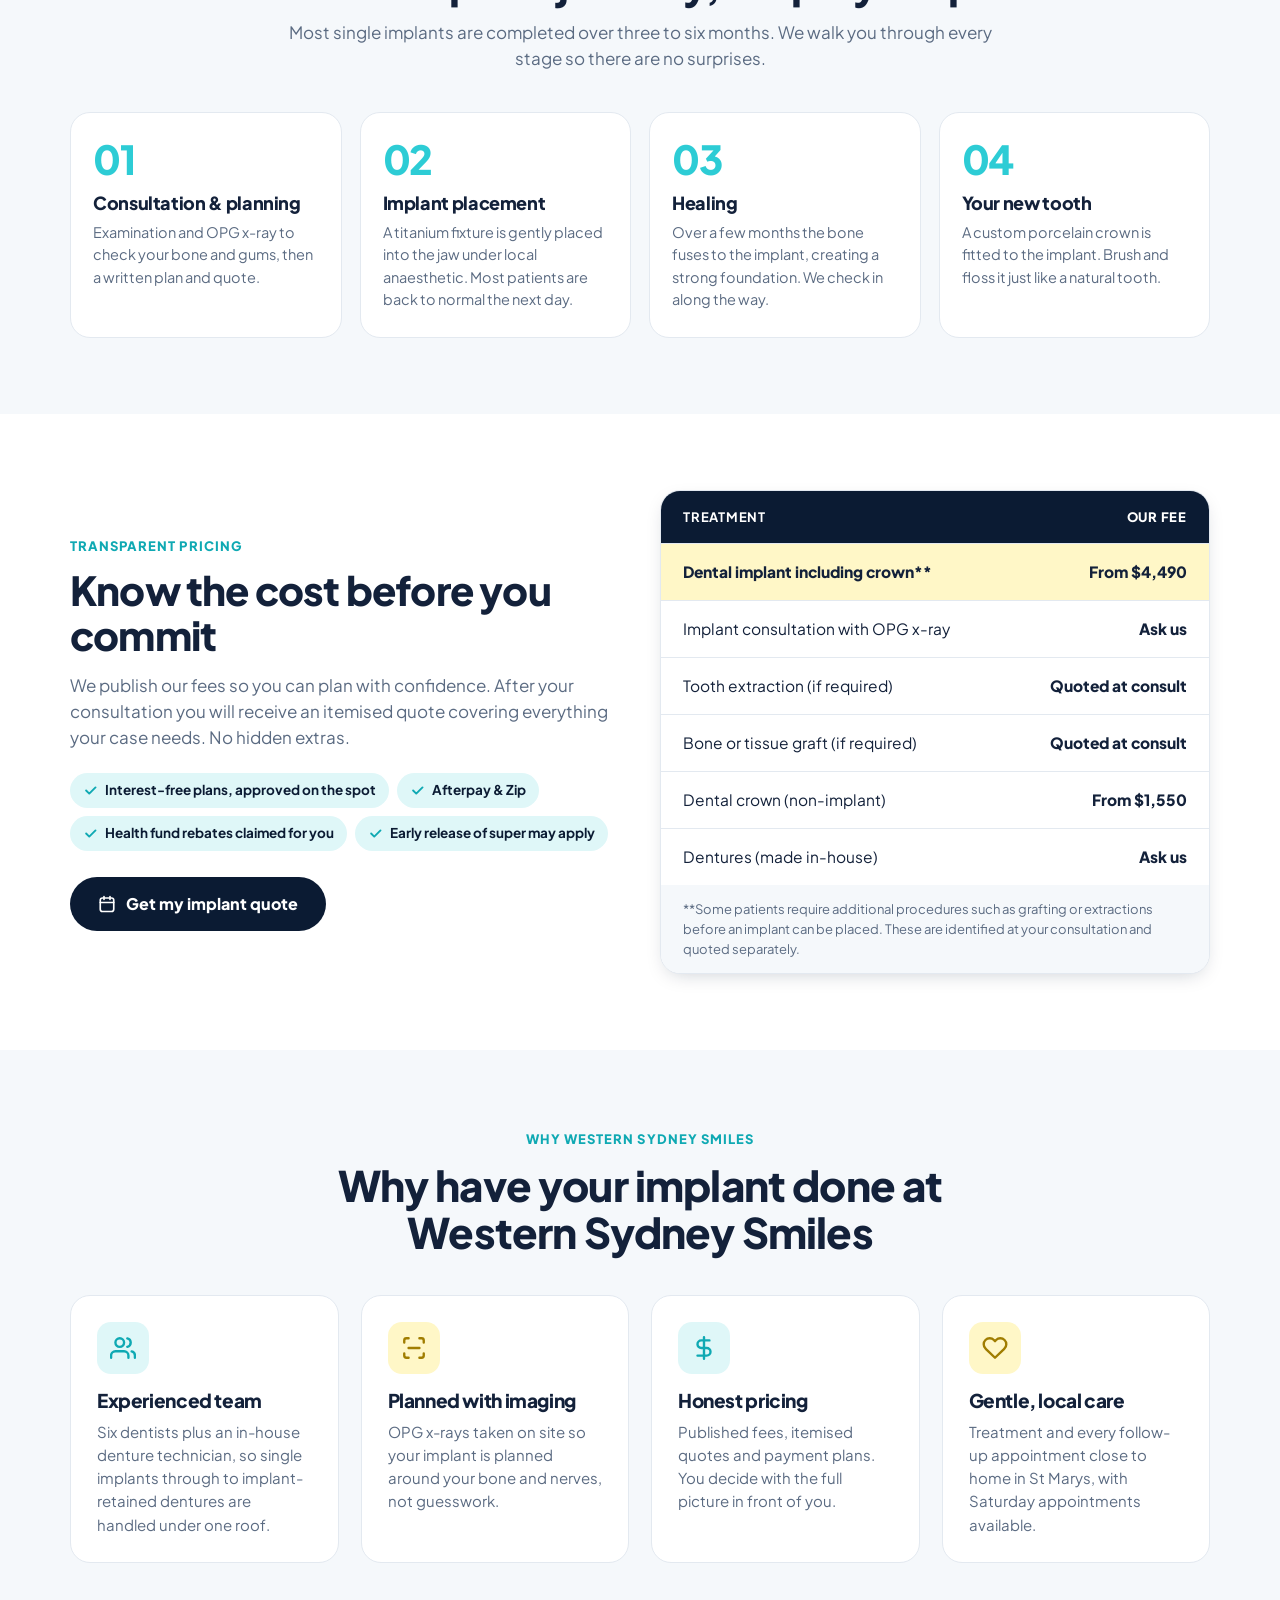
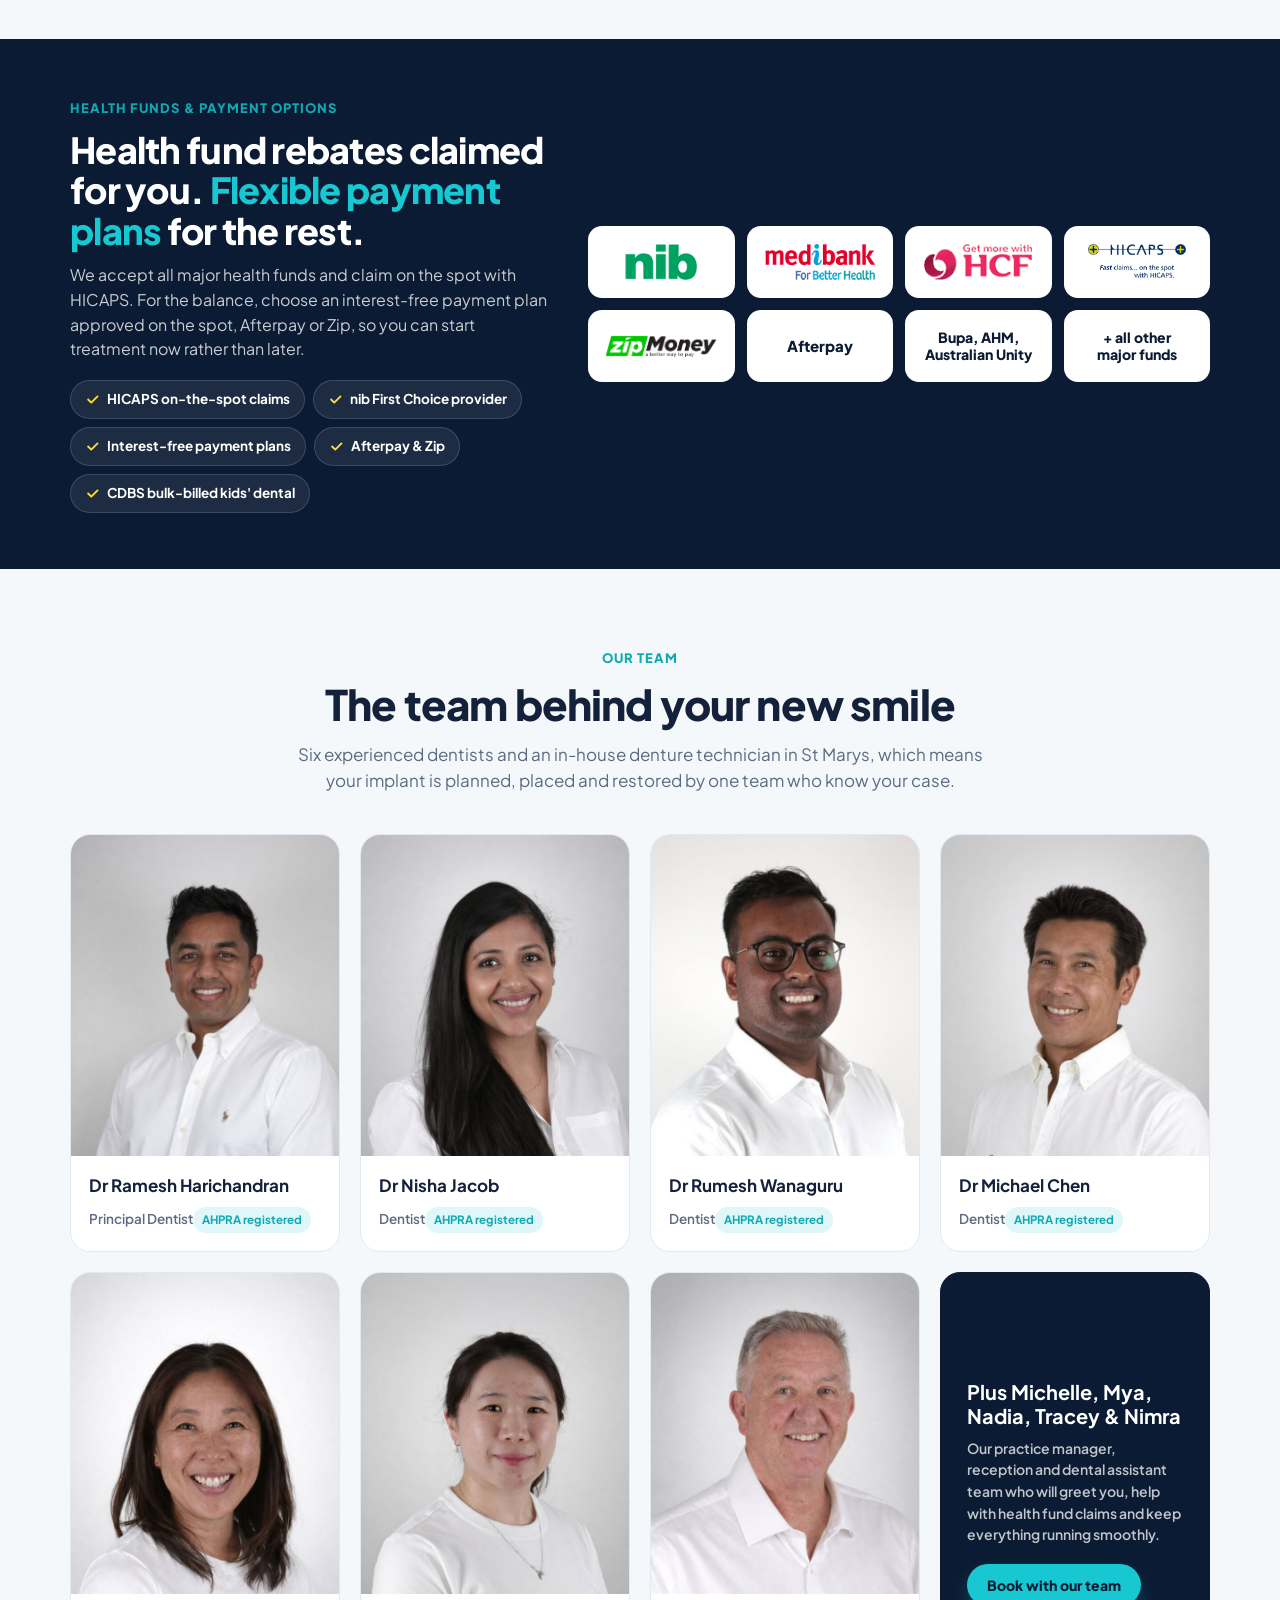
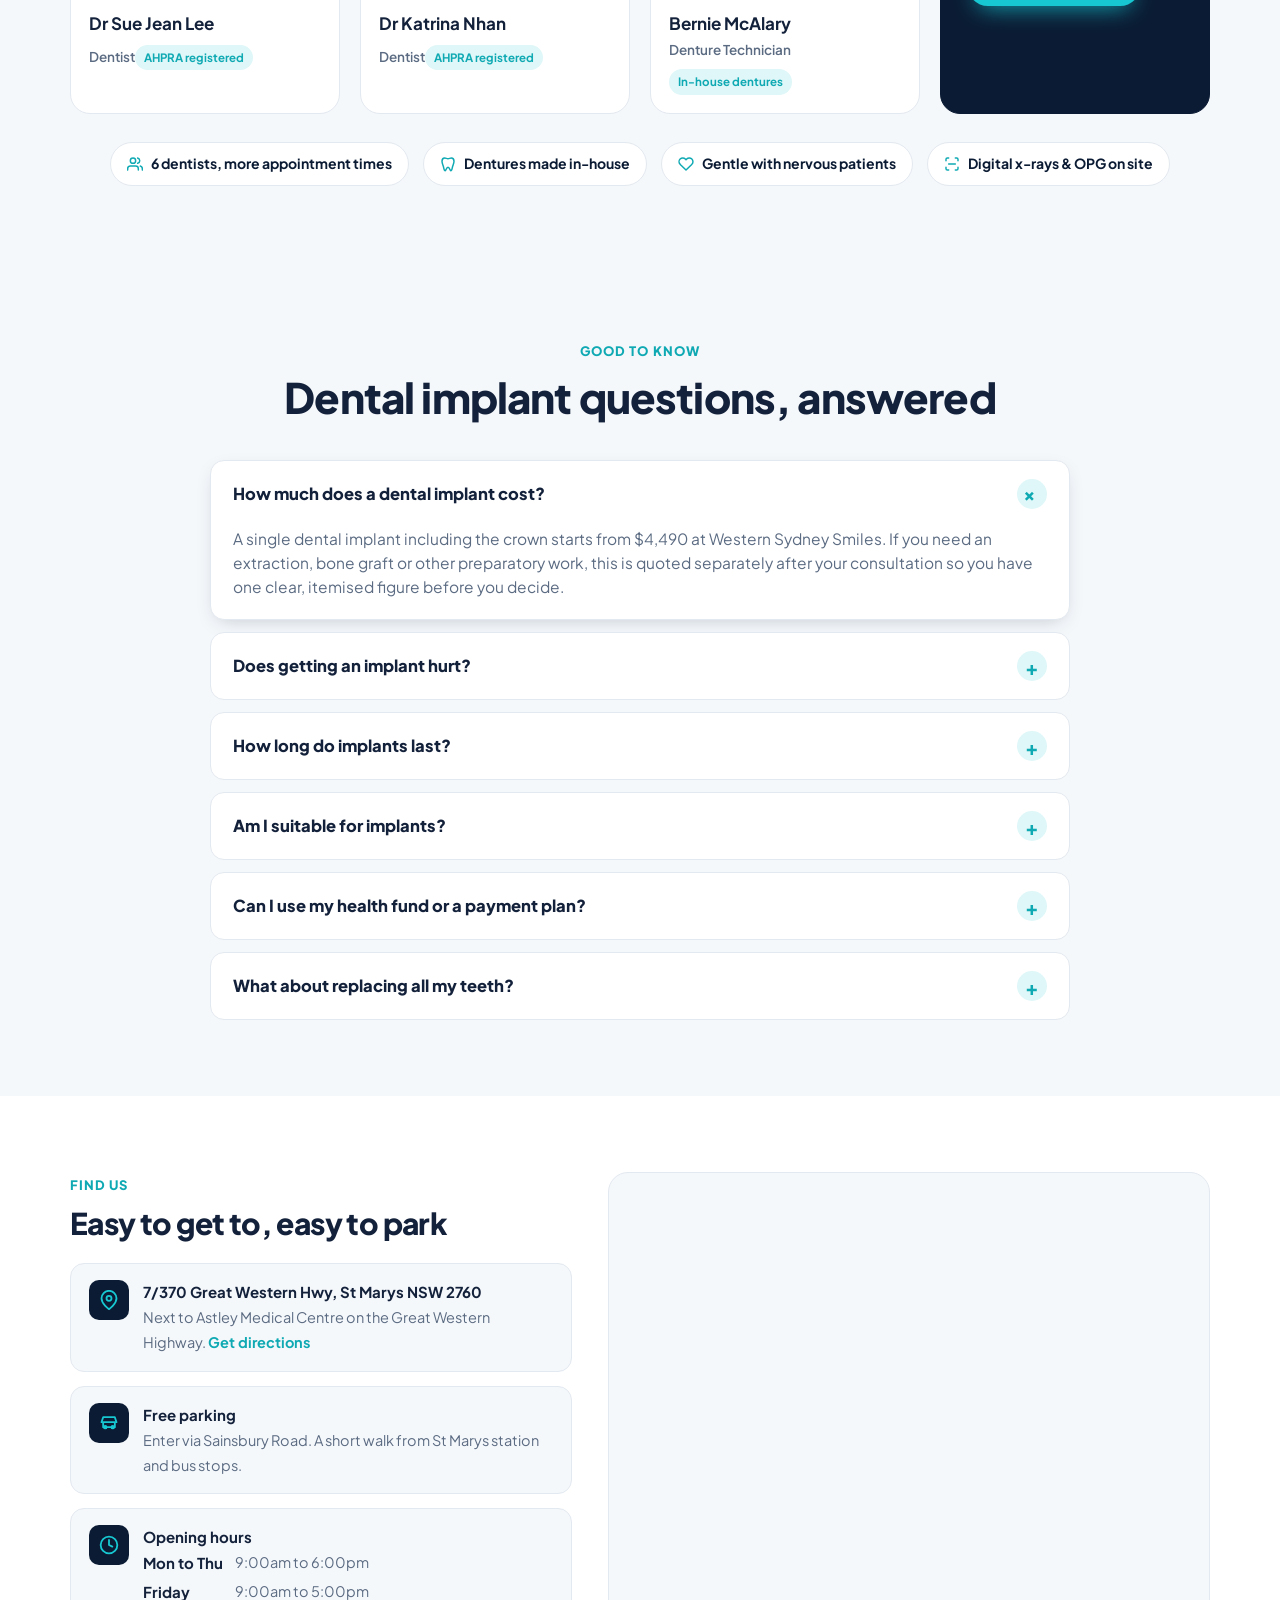
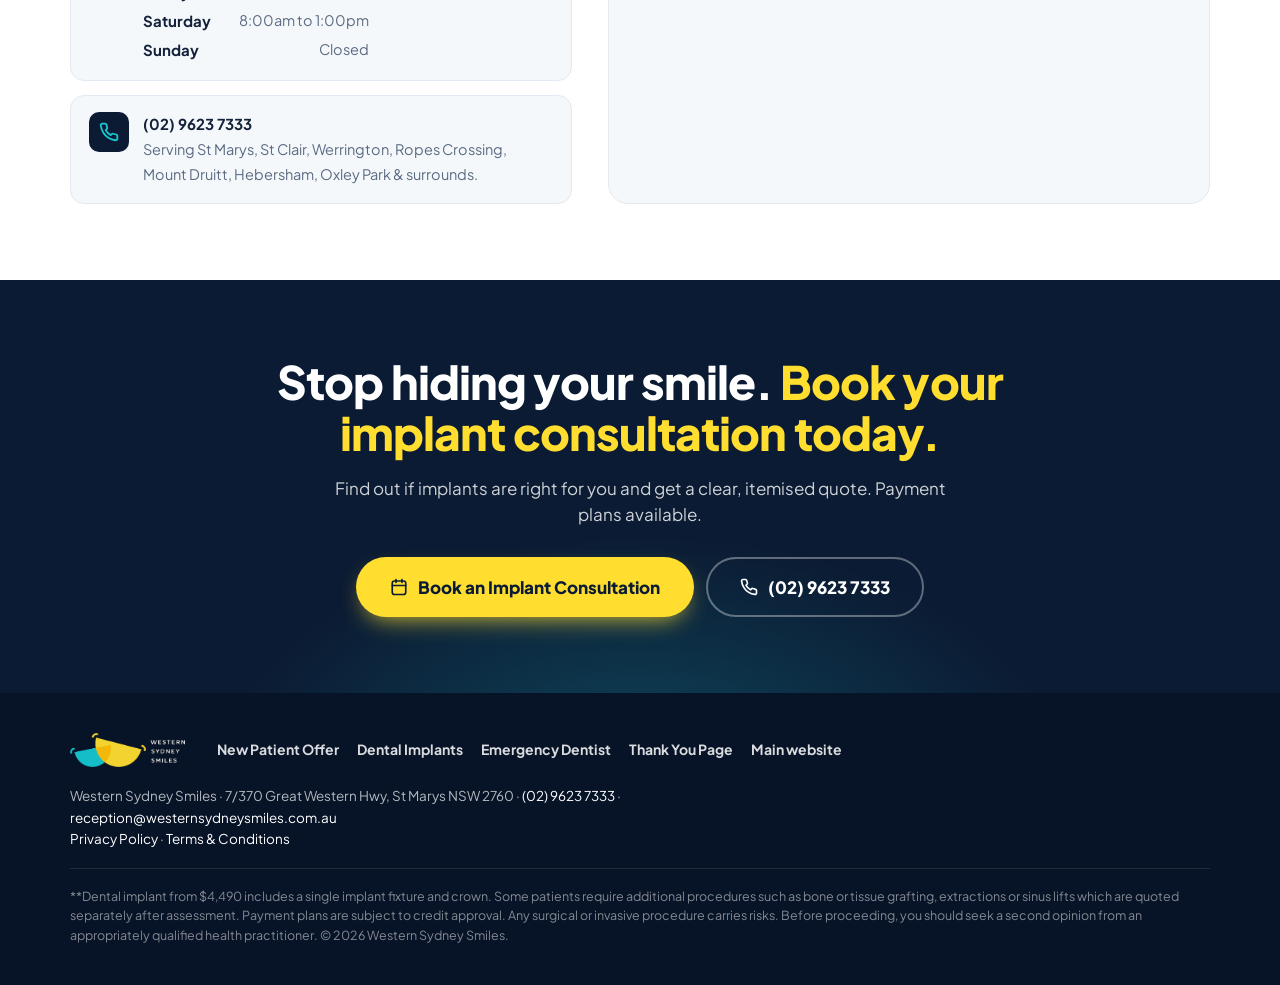
==== commit b64f19e6: "Add files via upload" ====
--- a/dental-implants.html
+++ b/dental-implants.html
@@ -184,7 +184,7 @@
   <div class="ctas"><a class="btn btn-yellow btn-lg js-book" href="#book"><svg viewBox="0 0 24 24" fill="none" stroke="currentColor" stroke-width="2.2" stroke-linecap="round" stroke-linejoin="round"><rect x="3" y="4" width="18" height="18" rx="3"/><path d="M16 2v4M8 2v4M3 10h18"/></svg> Book an Implant Consultation</a><a class="btn btn-ghost btn-lg js-call" href="tel:0296237333"><svg viewBox="0 0 24 24" fill="none" stroke="currentColor" stroke-width="2.2" stroke-linecap="round" stroke-linejoin="round"><path d="M22 16.9v3a2 2 0 0 1-2.2 2 19.8 19.8 0 0 1-8.6-3.1 19.5 19.5 0 0 1-6-6A19.8 19.8 0 0 1 2.1 4.2 2 2 0 0 1 4.1 2h3a2 2 0 0 1 2 1.7c.1.9.4 1.8.7 2.7a2 2 0 0 1-.5 2.1L8 9.8a16 16 0 0 0 6 6l1.3-1.3a2 2 0 0 1 2.1-.4c.9.3 1.8.6 2.7.7a2 2 0 0 1 1.9 2z"/></svg> (02) 9623 7333</a></div>
 </div></section><footer><div class="wrap">
   <img src="img/logo-white.png" alt="Western Sydney Smiles">
-  <nav class="fnav"><a href="index.html">New Patient Offer</a><a href="dental-implants.html">Dental Implants</a><a href="emergency-dentist.html">Emergency Dentist</a><a href="https://westernsydneysmiles.com.au" target="_blank" rel="noopener">Main website</a></nav>
+  <nav class="fnav"><a href="index.html">New Patient Offer</a><a href="dental-implants.html">Dental Implants</a><a href="emergency-dentist.html">Emergency Dentist</a><a href="thank-you.html">Thank You Page</a><a href="https://westernsydneysmiles.com.au" target="_blank" rel="noopener">Main website</a></nav>
   <p>Western Sydney Smiles · 7/370 Great Western Hwy, St Marys NSW 2760 · <a class="js-call" href="tel:0296237333">(02) 9623 7333</a> · <a href="mailto:reception@westernsydneysmiles.com.au">reception@westernsydneysmiles.com.au</a><br><a href="https://westernsydneysmiles.com.au/privacy-policy/" target="_blank" rel="noopener">Privacy Policy</a> · <a href="https://westernsydneysmiles.com.au/terms-and-conditions/" target="_blank" rel="noopener">Terms &amp; Conditions</a></p>
   <div class="tc">**Dental implant from $4,490 includes a single implant fixture and crown. Some patients require additional procedures such as bone or tissue grafting, extractions or sinus lifts which are quoted separately after assessment. Payment plans are subject to credit approval. Any surgical or invasive procedure carries risks. Before proceeding, you should seek a second opinion from an appropriately qualified health practitioner. © 2026 Western Sydney Smiles.</div>
 </div></footer>
--- a/styles.css
+++ b/styles.css
@@ -465,7 +465,7 @@
 .ba{margin:0;position:relative;border-radius:var(--radius);overflow:hidden;border:1px solid var(--line);background:#fff;aspect-ratio:1/1;box-shadow:var(--shadow-sm)}
 .ba img{width:100%;height:100%;object-fit:cover;display:block}
 .ba::after{content:"";position:absolute;left:50%;top:0;bottom:0;width:2px;background:rgba(255,255,255,.85);transform:translateX(-1px)}
-.ba .l{position:absolute;bottom:12px;font-size:11.5px;font-weight:800;letter-spacing:.08em;text-transform:uppercase;padding:6px 11px;border-radius:999px;z-index:2}
+.ba .l{position:absolute;top:12px;font-size:11.5px;font-weight:800;letter-spacing:.08em;text-transform:uppercase;padding:6px 11px;border-radius:999px;z-index:2}
 .ba .l.b{left:12px;background:rgba(11,27,51,.85);color:#fff}
 .ba .l.a{right:12px;background:var(--yellow);color:var(--navy)}
 @media (max-width:860px){.ba-grid{grid-template-columns:1fr 1fr;gap:12px}}
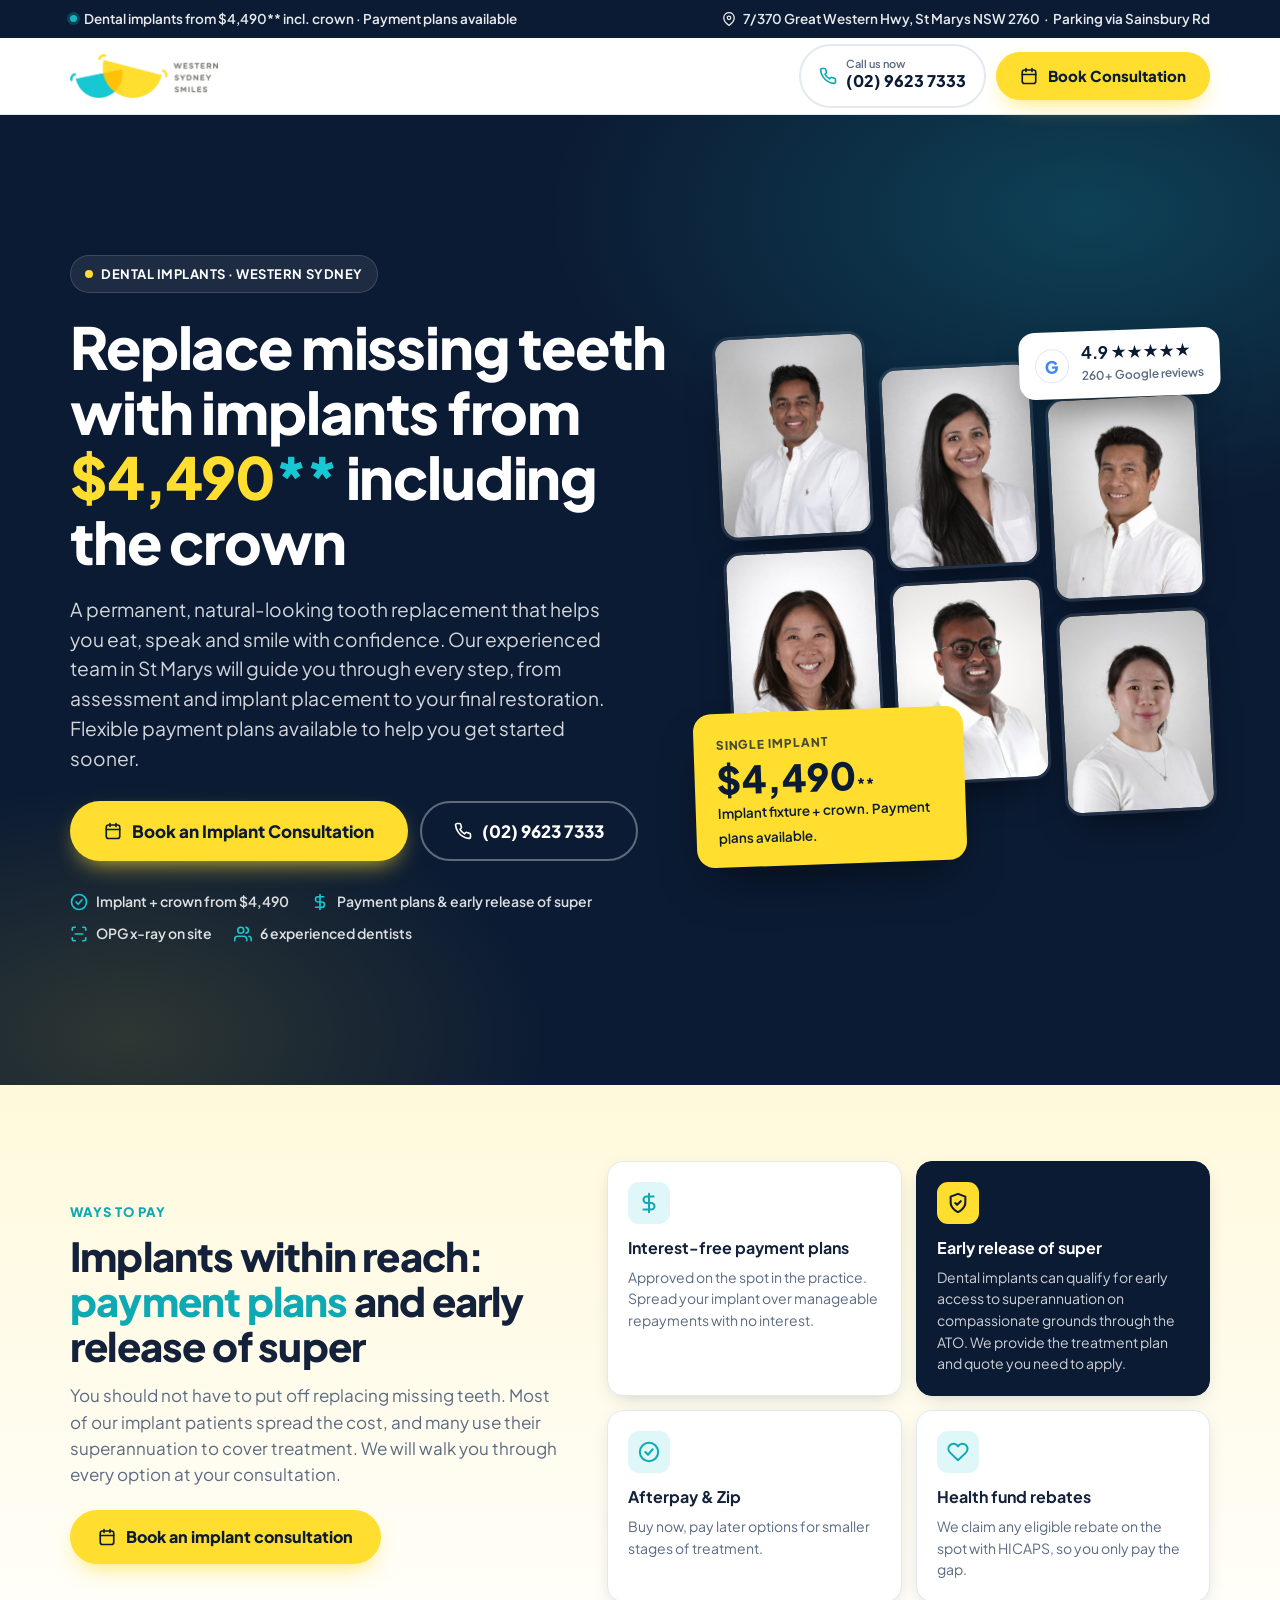
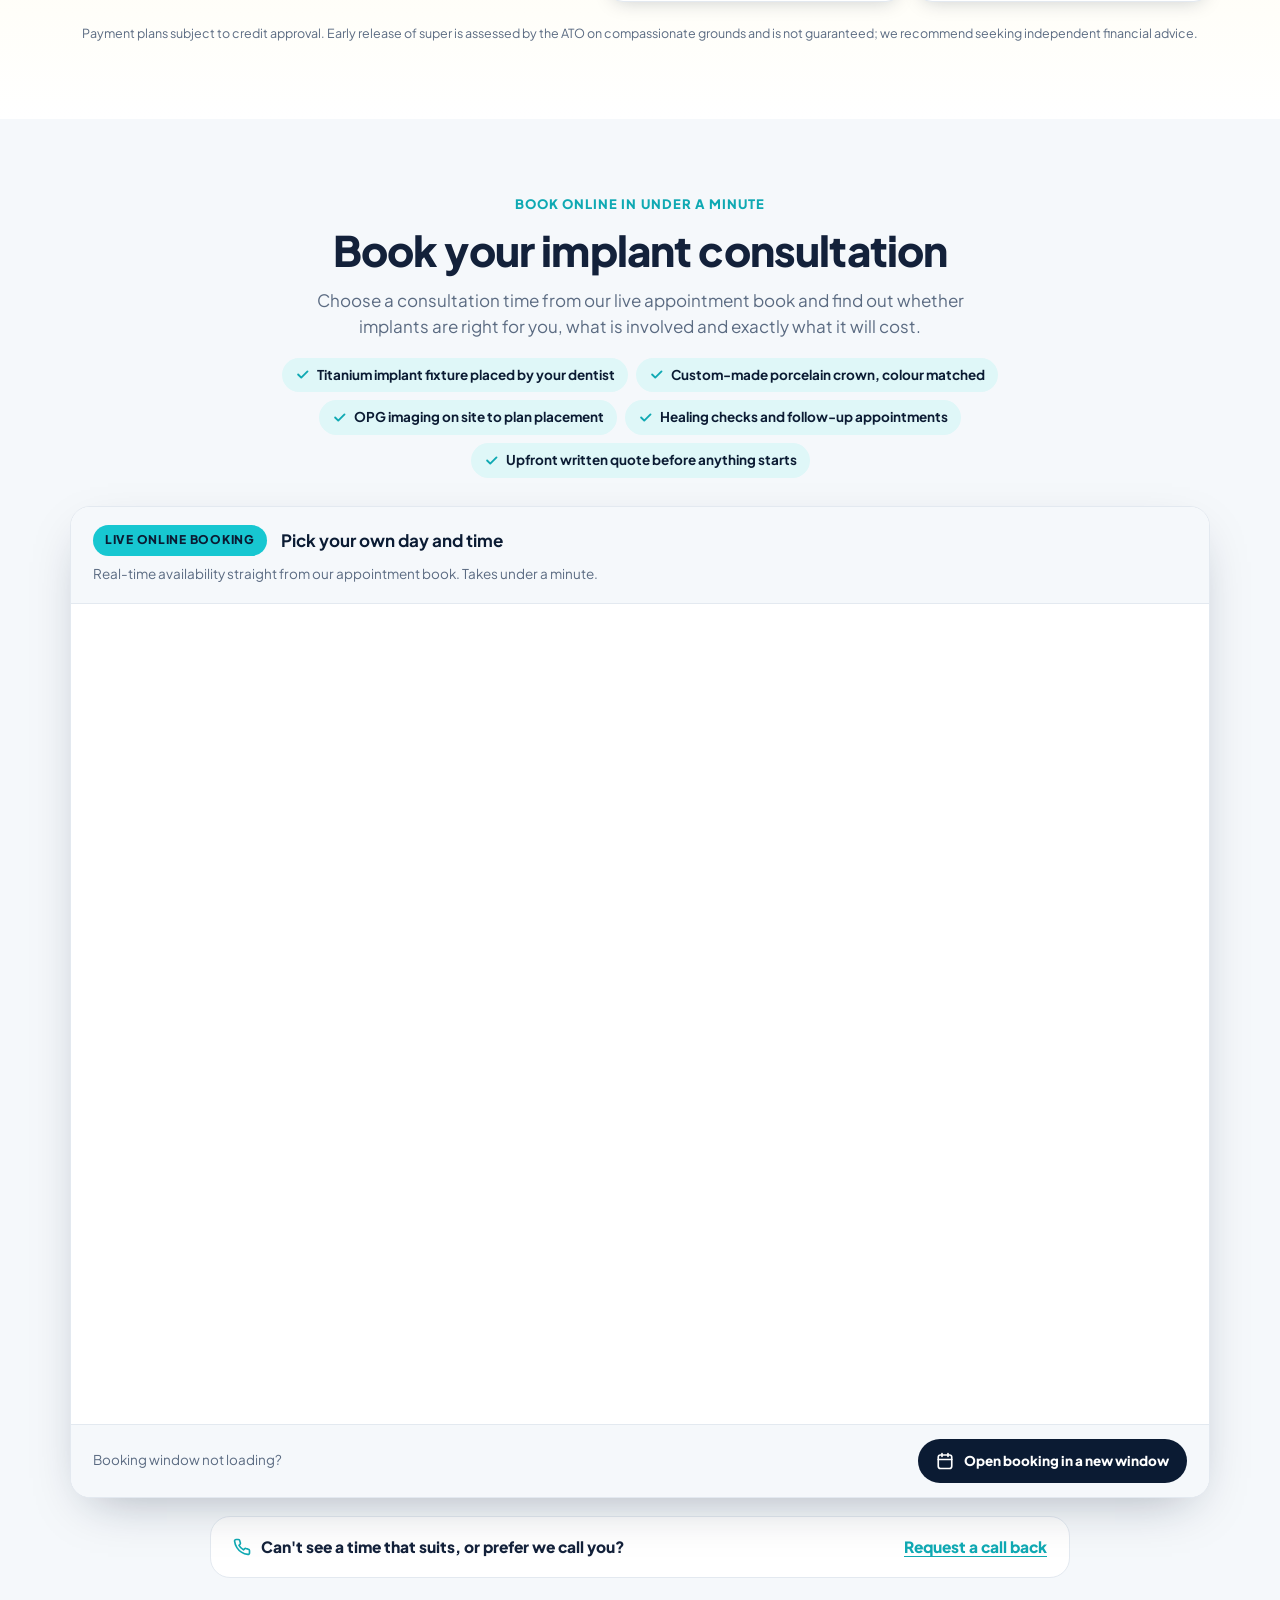
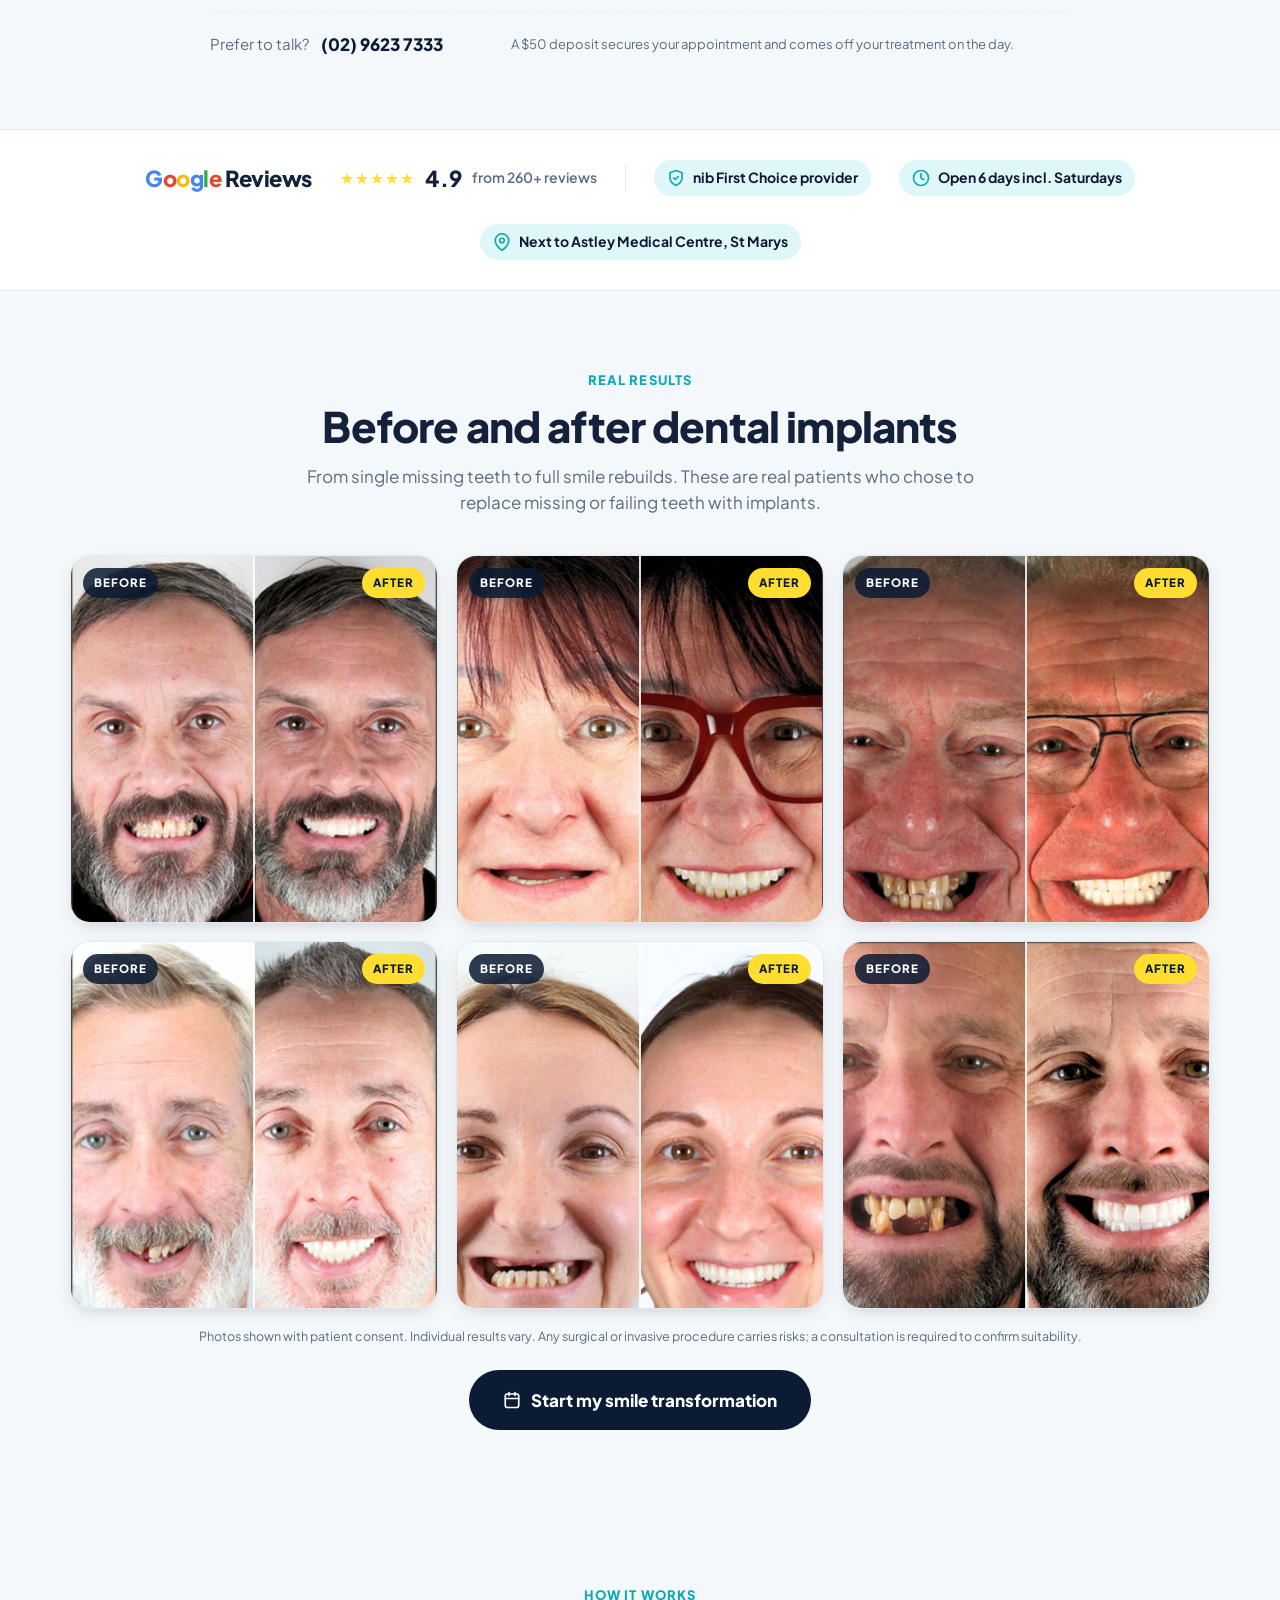
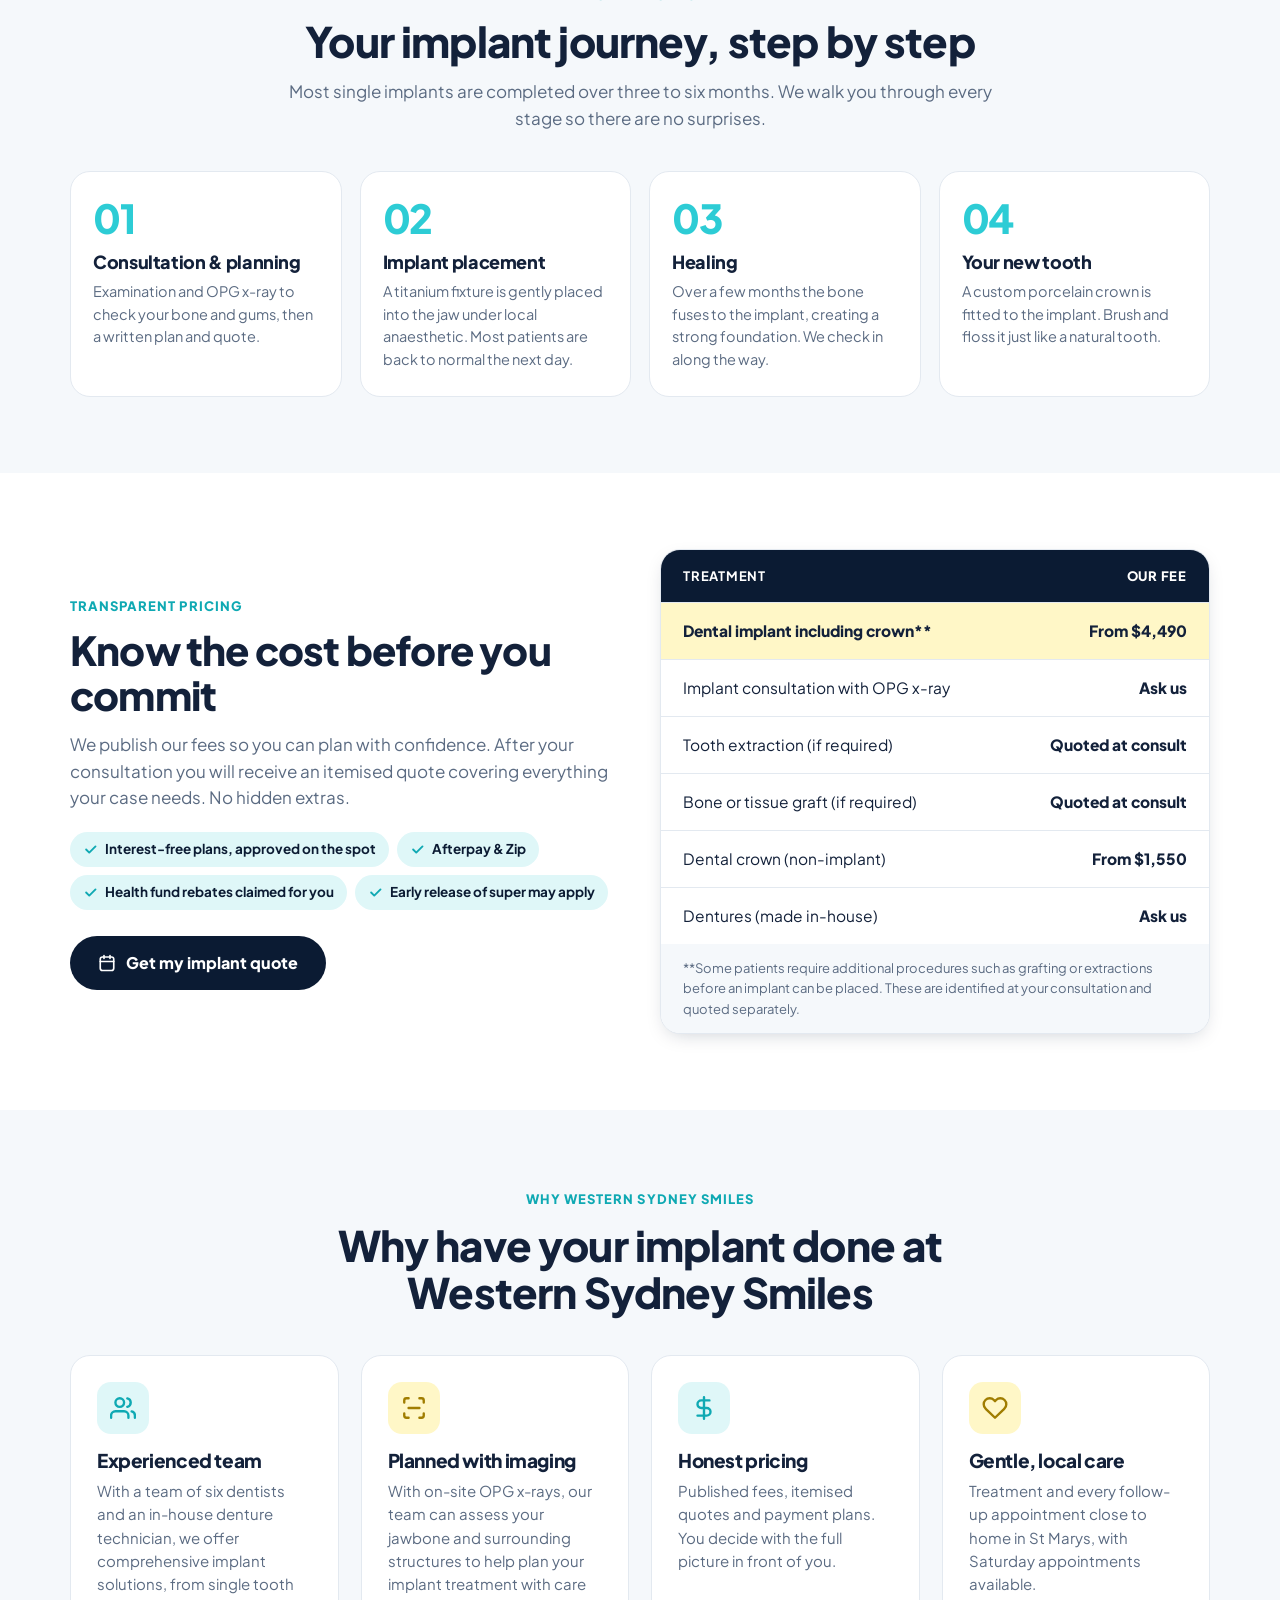
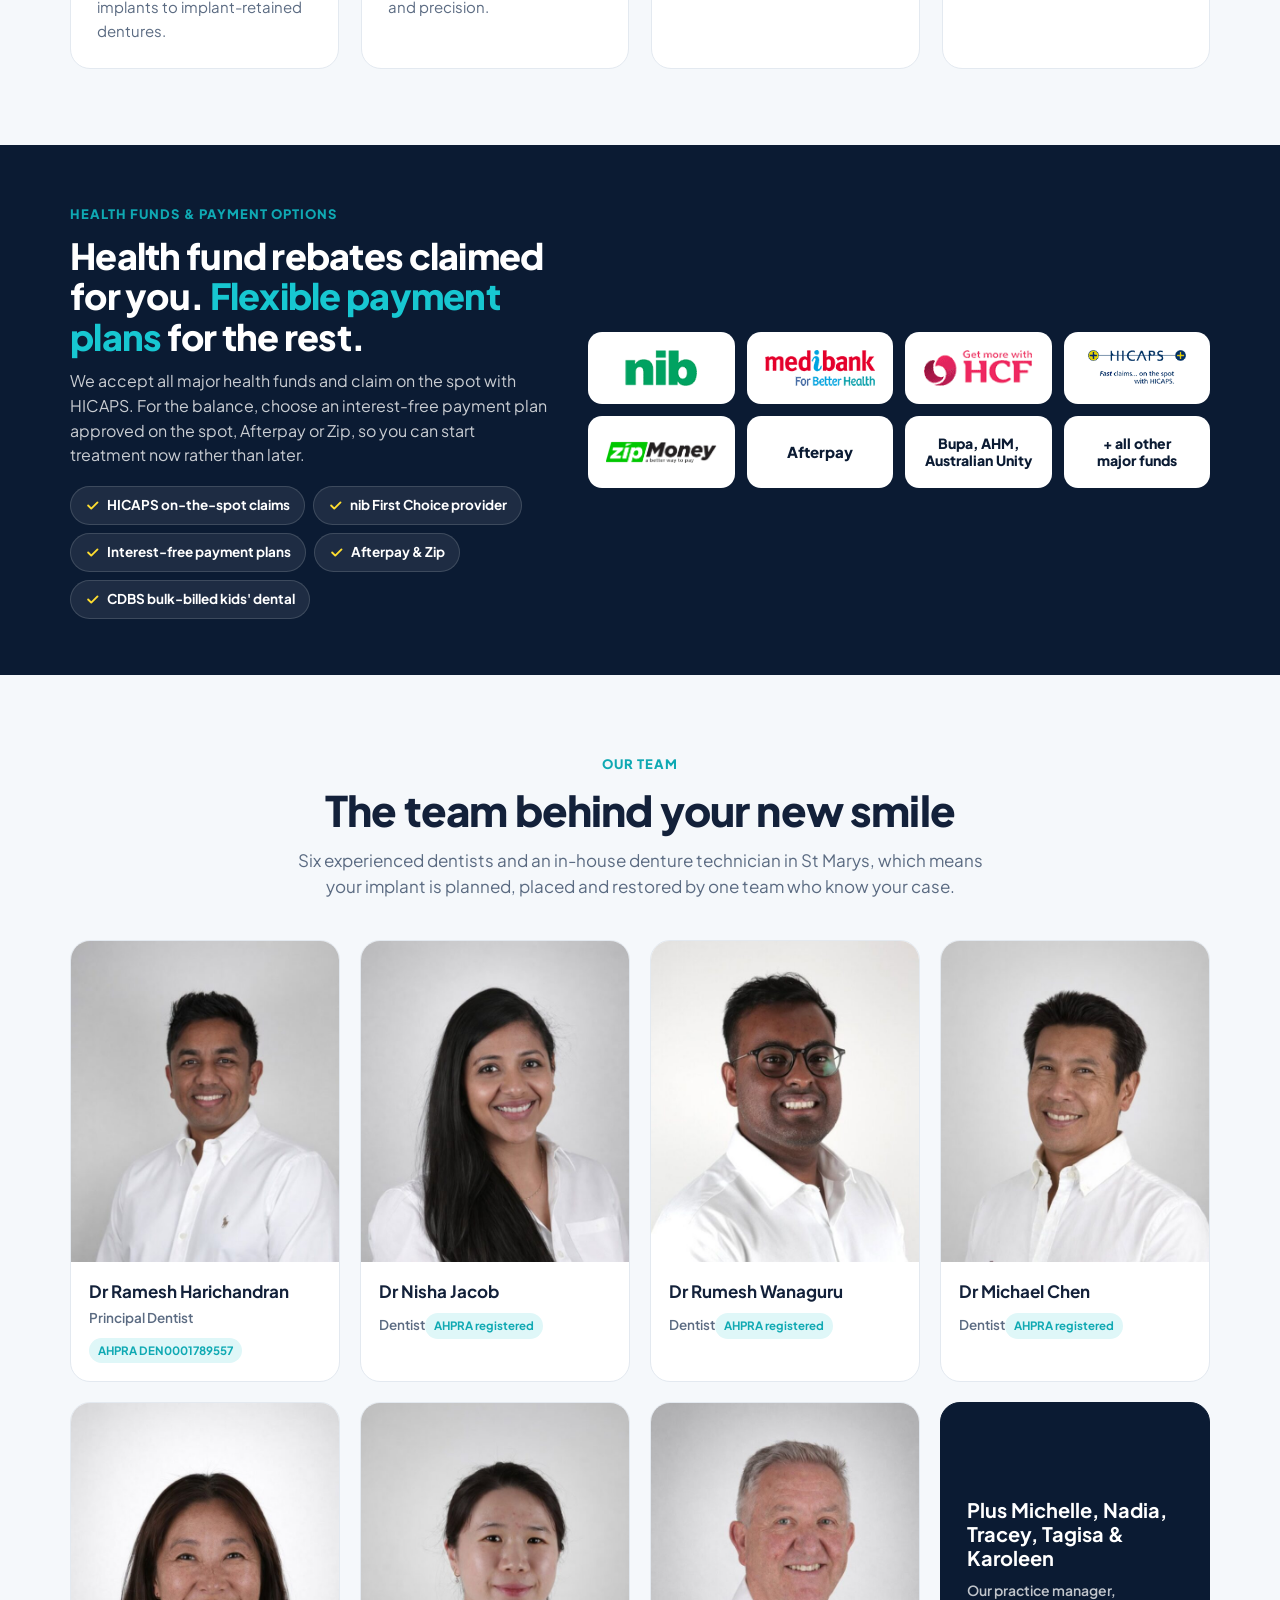
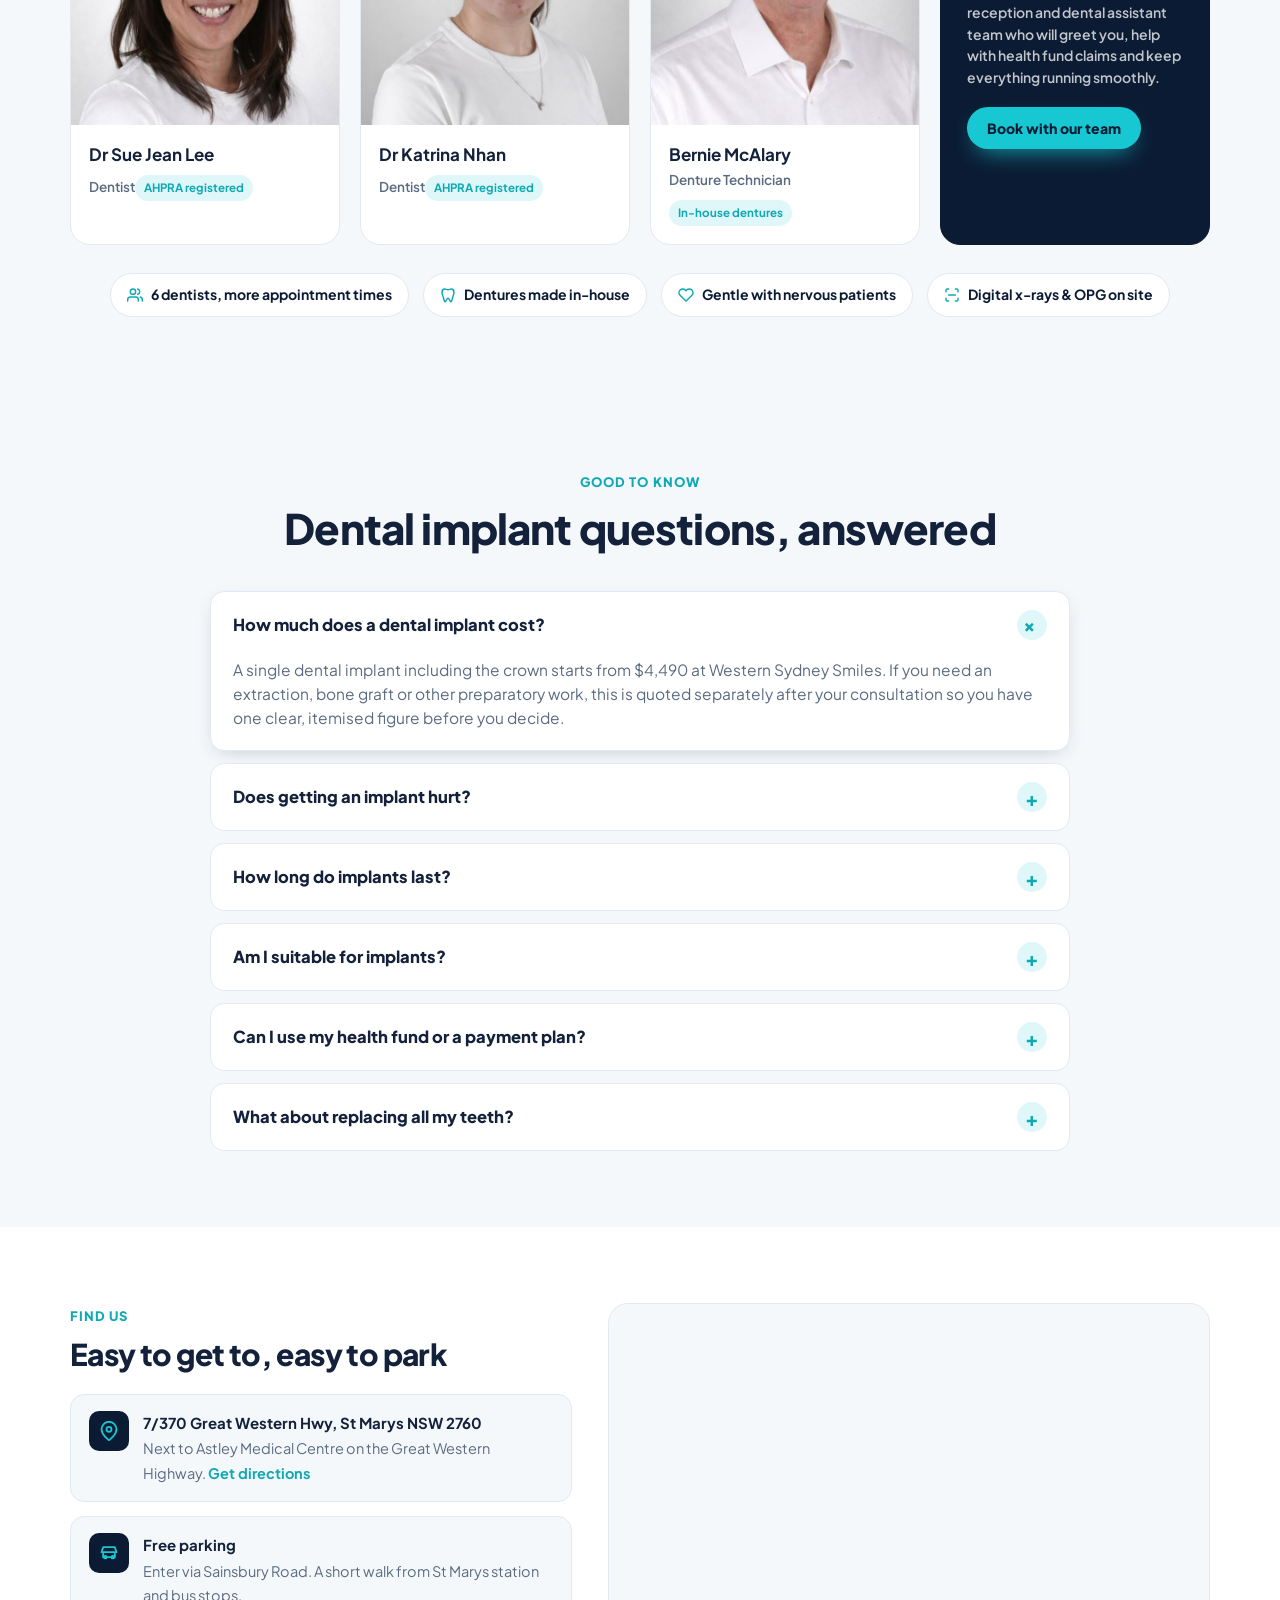
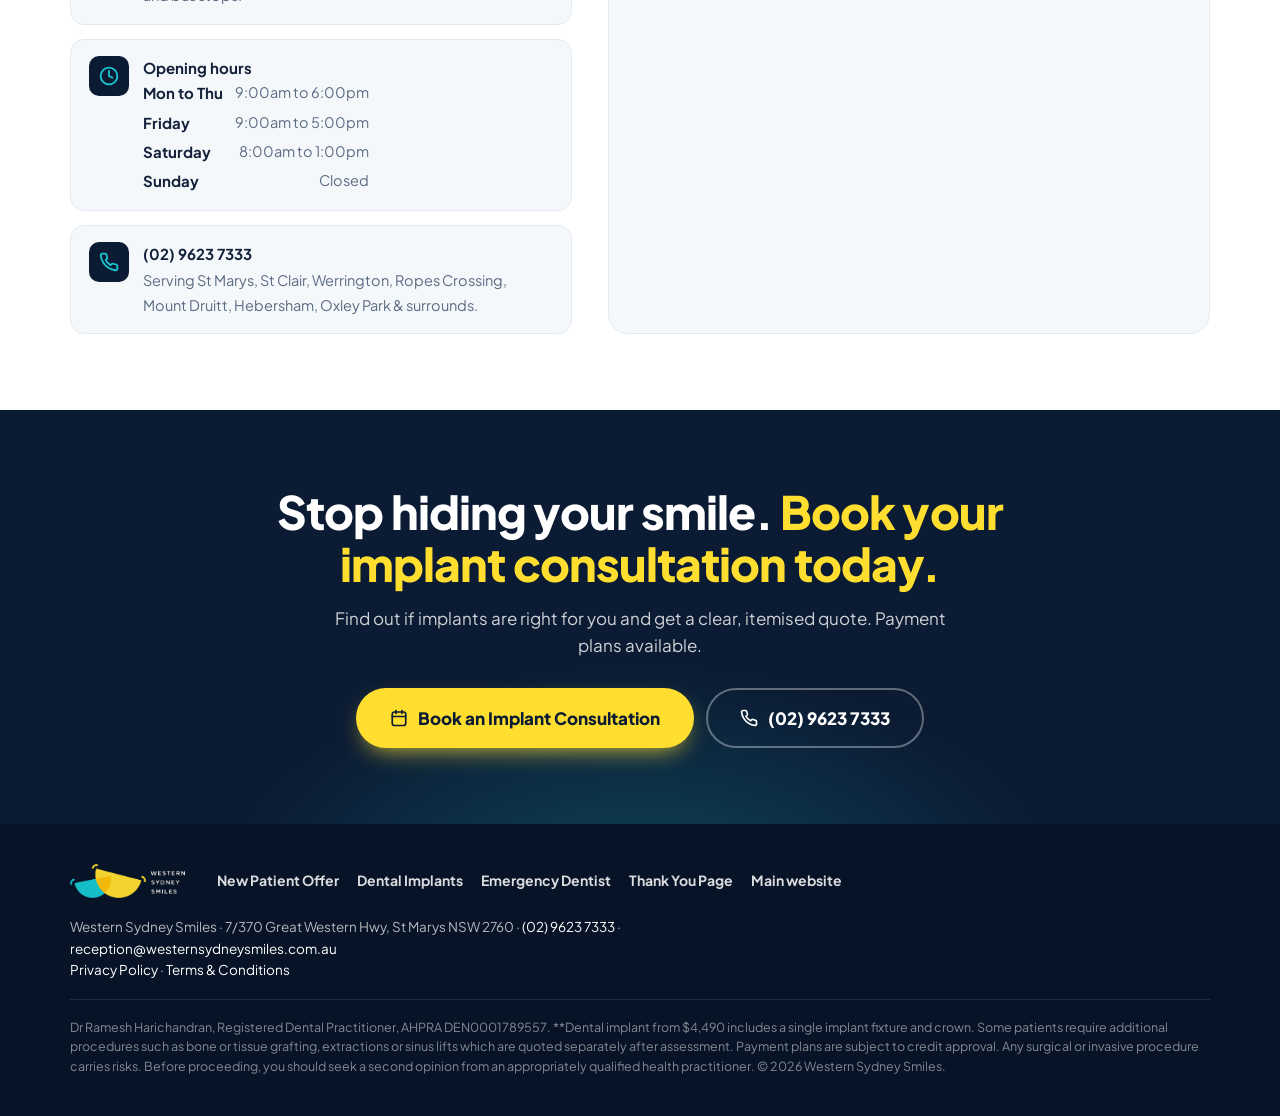
==== commit 7b94f82d: "Add files via upload" ====
--- a/dental-implants.html
+++ b/dental-implants.html
@@ -29,7 +29,7 @@
   <div class="hero-copy">
     <div class="eyebrow"><i class="dot"></i>Dental implants · Western Sydney</div>
     <h1>Replace missing teeth with implants from <em>$4,490</em><span class="cy">**</span> including the crown</h1>
-    <p class="lead">A permanent, natural-looking tooth that lets you eat, speak and smile with confidence. Assessed, placed and restored by our experienced team in St Marys, with payment plans so you can start sooner.</p>
+    <p class="lead">A permanent, natural-looking tooth replacement that helps you eat, speak and smile with confidence. Our experienced team in St Marys will guide you through every step, from assessment and implant placement to your final restoration. Flexible payment plans available to help you get started sooner.</p>
     <div class="ctas"><a class="btn btn-yellow btn-lg js-book" href="#book"><svg viewBox="0 0 24 24" fill="none" stroke="currentColor" stroke-width="2.2" stroke-linecap="round" stroke-linejoin="round"><rect x="3" y="4" width="18" height="18" rx="3"/><path d="M16 2v4M8 2v4M3 10h18"/></svg> Book an Implant Consultation</a><a class="btn btn-ghost btn-lg js-call" href="tel:0296237333"><svg viewBox="0 0 24 24" fill="none" stroke="currentColor" stroke-width="2.2" stroke-linecap="round" stroke-linejoin="round"><path d="M22 16.9v3a2 2 0 0 1-2.2 2 19.8 19.8 0 0 1-8.6-3.1 19.5 19.5 0 0 1-6-6A19.8 19.8 0 0 1 2.1 4.2 2 2 0 0 1 4.1 2h3a2 2 0 0 1 2 1.7c.1.9.4 1.8.7 2.7a2 2 0 0 1-.5 2.1L8 9.8a16 16 0 0 0 6 6l1.3-1.3a2 2 0 0 1 2.1-.4c.9.3 1.8.6 2.7.7a2 2 0 0 1 1.9 2z"/></svg> (02) 9623 7333</a></div>
     <div class="trust"><span><svg viewBox="0 0 24 24" fill="none" stroke="currentColor" stroke-width="2.2" stroke-linecap="round" stroke-linejoin="round"><circle cx="12" cy="12" r="10"/><path d="m8 12 3 3 5-6"/></svg> Implant + crown from $4,490</span><span><svg viewBox="0 0 24 24" fill="none" stroke="currentColor" stroke-width="2.2" stroke-linecap="round" stroke-linejoin="round"><path d="M12 2v20M17 5H9.5a3.5 3.5 0 0 0 0 7h5a3.5 3.5 0 0 1 0 7H6"/></svg> Payment plans &amp; early release of super</span><span><svg viewBox="0 0 24 24" fill="none" stroke="currentColor" stroke-width="2.2" stroke-linecap="round" stroke-linejoin="round"><path d="M3 7V5a2 2 0 0 1 2-2h2M17 3h2a2 2 0 0 1 2 2v2M21 17v2a2 2 0 0 1-2 2h-2M7 21H5a2 2 0 0 1-2-2v-2M7 12h10"/></svg> OPG x-ray on site</span><span><svg viewBox="0 0 24 24" fill="none" stroke="currentColor" stroke-width="2.2" stroke-linecap="round" stroke-linejoin="round"><path d="M17 21v-2a4 4 0 0 0-4-4H5a4 4 0 0 0-4 4v2"/><circle cx="9" cy="7" r="4"/><path d="M23 21v-2a4 4 0 0 0-3-3.9M16 3.1a4 4 0 0 1 0 7.8"/></svg> 6 experienced dentists</span></div>
   </div>
@@ -139,7 +139,7 @@
   </div>
 </div></section><section id="why" style="background:var(--bg)"><div class="wrap">
   <div class="sec-h center"><span class="kicker">Why Western Sydney Smiles</span><h2>Why have your implant done at Western Sydney Smiles</h2></div>
-  <div class="grid-4"><div class="feat"><div class="ic "><svg viewBox="0 0 24 24" fill="none" stroke="currentColor" stroke-width="2.2" stroke-linecap="round" stroke-linejoin="round"><path d="M17 21v-2a4 4 0 0 0-4-4H5a4 4 0 0 0-4 4v2"/><circle cx="9" cy="7" r="4"/><path d="M23 21v-2a4 4 0 0 0-3-3.9M16 3.1a4 4 0 0 1 0 7.8"/></svg></div><h3>Experienced team</h3><p>Six dentists plus an in-house denture technician, so single implants through to implant-retained dentures are handled under one roof.</p></div><div class="feat"><div class="ic y"><svg viewBox="0 0 24 24" fill="none" stroke="currentColor" stroke-width="2.2" stroke-linecap="round" stroke-linejoin="round"><path d="M3 7V5a2 2 0 0 1 2-2h2M17 3h2a2 2 0 0 1 2 2v2M21 17v2a2 2 0 0 1-2 2h-2M7 21H5a2 2 0 0 1-2-2v-2M7 12h10"/></svg></div><h3>Planned with imaging</h3><p>OPG x-rays taken on site so your implant is planned around your bone and nerves, not guesswork.</p></div><div class="feat"><div class="ic "><svg viewBox="0 0 24 24" fill="none" stroke="currentColor" stroke-width="2.2" stroke-linecap="round" stroke-linejoin="round"><path d="M12 2v20M17 5H9.5a3.5 3.5 0 0 0 0 7h5a3.5 3.5 0 0 1 0 7H6"/></svg></div><h3>Honest pricing</h3><p>Published fees, itemised quotes and payment plans. You decide with the full picture in front of you.</p></div><div class="feat"><div class="ic y"><svg viewBox="0 0 24 24" fill="none" stroke="currentColor" stroke-width="2.2" stroke-linecap="round" stroke-linejoin="round"><path d="M20.8 4.6a5.5 5.5 0 0 0-7.8 0L12 5.7l-1-1.1a5.5 5.5 0 0 0-7.8 7.8l1 1.1L12 21l7.8-7.5 1-1.1a5.5 5.5 0 0 0 0-7.8z"/></svg></div><h3>Gentle, local care</h3><p>Treatment and every follow-up appointment close to home in St Marys, with Saturday appointments available.</p></div></div>
+  <div class="grid-4"><div class="feat"><div class="ic "><svg viewBox="0 0 24 24" fill="none" stroke="currentColor" stroke-width="2.2" stroke-linecap="round" stroke-linejoin="round"><path d="M17 21v-2a4 4 0 0 0-4-4H5a4 4 0 0 0-4 4v2"/><circle cx="9" cy="7" r="4"/><path d="M23 21v-2a4 4 0 0 0-3-3.9M16 3.1a4 4 0 0 1 0 7.8"/></svg></div><h3>Experienced team</h3><p>With a team of six dentists and an in-house denture technician, we offer comprehensive implant solutions, from single tooth implants to implant-retained dentures.</p></div><div class="feat"><div class="ic y"><svg viewBox="0 0 24 24" fill="none" stroke="currentColor" stroke-width="2.2" stroke-linecap="round" stroke-linejoin="round"><path d="M3 7V5a2 2 0 0 1 2-2h2M17 3h2a2 2 0 0 1 2 2v2M21 17v2a2 2 0 0 1-2 2h-2M7 21H5a2 2 0 0 1-2-2v-2M7 12h10"/></svg></div><h3>Planned with imaging</h3><p>With on-site OPG x-rays, our team can assess your jawbone and surrounding structures to help plan your implant treatment with care and precision.</p></div><div class="feat"><div class="ic "><svg viewBox="0 0 24 24" fill="none" stroke="currentColor" stroke-width="2.2" stroke-linecap="round" stroke-linejoin="round"><path d="M12 2v20M17 5H9.5a3.5 3.5 0 0 0 0 7h5a3.5 3.5 0 0 1 0 7H6"/></svg></div><h3>Honest pricing</h3><p>Published fees, itemised quotes and payment plans. You decide with the full picture in front of you.</p></div><div class="feat"><div class="ic y"><svg viewBox="0 0 24 24" fill="none" stroke="currentColor" stroke-width="2.2" stroke-linecap="round" stroke-linejoin="round"><path d="M20.8 4.6a5.5 5.5 0 0 0-7.8 0L12 5.7l-1-1.1a5.5 5.5 0 0 0-7.8 7.8l1 1.1L12 21l7.8-7.5 1-1.1a5.5 5.5 0 0 0 0-7.8z"/></svg></div><h3>Gentle, local care</h3><p>Treatment and every follow-up appointment close to home in St Marys, with Saturday appointments available.</p></div></div>
 </div></section><section class="funds" id="funds"><div class="wrap">
   <div>
     <span class="kicker">Health funds &amp; payment options</span>
@@ -165,7 +165,7 @@
   </div>
 </div></section><section class="team" id="team"><div class="wrap">
   <div class="sec-h center"><span class="kicker">Our team</span><h2>The team behind your new smile</h2><p>Six experienced dentists and an in-house denture technician in St Marys, which means your implant is planned, placed and restored by one team who know your case.</p></div>
-  <div class="team-grid"><div class="tm"><img src="img/team-ramesh.jpg" alt="Dr Ramesh Harichandran" loading="lazy"><div class="c"><b>Dr Ramesh Harichandran</b><span>Principal Dentist</span><span class=ah>AHPRA registered</span></div></div><div class="tm"><img src="img/team-nisha.jpg" alt="Dr Nisha Jacob" loading="lazy"><div class="c"><b>Dr Nisha Jacob</b><span>Dentist</span><span class=ah>AHPRA registered</span></div></div><div class="tm"><img src="img/team-rumesh.jpg" alt="Dr Rumesh Wanaguru" loading="lazy"><div class="c"><b>Dr Rumesh Wanaguru</b><span>Dentist</span><span class=ah>AHPRA registered</span></div></div><div class="tm"><img src="img/team-michael.jpg" alt="Dr Michael Chen" loading="lazy"><div class="c"><b>Dr Michael Chen</b><span>Dentist</span><span class=ah>AHPRA registered</span></div></div><div class="tm"><img src="img/team-sue.jpg" alt="Dr Sue Jean Lee" loading="lazy"><div class="c"><b>Dr Sue Jean Lee</b><span>Dentist</span><span class=ah>AHPRA registered</span></div></div><div class="tm"><img src="img/team-katrina.jpg" alt="Dr Katrina Nhan" loading="lazy"><div class="c"><b>Dr Katrina Nhan</b><span>Dentist</span><span class=ah>AHPRA registered</span></div></div><div class="tm"><img src="img/team-bernie.jpg" alt="Bernie McAlary" loading="lazy"><div class="c"><b>Bernie McAlary</b><span>Denture Technician</span><span class=ah>In-house dentures</span></div></div><div class="tm" style="background:var(--navy);color:#fff;display:flex;flex-direction:column;justify-content:center;padding:26px;border-color:var(--navy)"><b style="font-size:20px;line-height:1.2;margin-bottom:10px">Plus Michelle, Mya, Nadia, Tracey &amp; Nimra</b><span style="color:rgba(255,255,255,.75);font-size:14px">Our practice manager, reception and dental assistant team who will greet you, help with health fund claims and keep everything running smoothly.</span><a class="btn btn-cyan js-book" href="#book" style="margin-top:18px;align-self:flex-start;padding:12px 18px;font-size:14px">Book with our team</a></div></div>
+  <div class="team-grid"><div class="tm"><img src="img/team-ramesh.jpg" alt="Dr Ramesh Harichandran" loading="lazy"><div class="c"><b>Dr Ramesh Harichandran</b><span>Principal Dentist</span><span class=ah>AHPRA DEN0001789557</span></div></div><div class="tm"><img src="img/team-nisha.jpg" alt="Dr Nisha Jacob" loading="lazy"><div class="c"><b>Dr Nisha Jacob</b><span>Dentist</span><span class=ah>AHPRA registered</span></div></div><div class="tm"><img src="img/team-rumesh.jpg" alt="Dr Rumesh Wanaguru" loading="lazy"><div class="c"><b>Dr Rumesh Wanaguru</b><span>Dentist</span><span class=ah>AHPRA registered</span></div></div><div class="tm"><img src="img/team-michael.jpg" alt="Dr Michael Chen" loading="lazy"><div class="c"><b>Dr Michael Chen</b><span>Dentist</span><span class=ah>AHPRA registered</span></div></div><div class="tm"><img src="img/team-sue.jpg" alt="Dr Sue Jean Lee" loading="lazy"><div class="c"><b>Dr Sue Jean Lee</b><span>Dentist</span><span class=ah>AHPRA registered</span></div></div><div class="tm"><img src="img/team-katrina.jpg" alt="Dr Katrina Nhan" loading="lazy"><div class="c"><b>Dr Katrina Nhan</b><span>Dentist</span><span class=ah>AHPRA registered</span></div></div><div class="tm"><img src="img/team-bernie.jpg" alt="Bernie McAlary" loading="lazy"><div class="c"><b>Bernie McAlary</b><span>Denture Technician</span><span class=ah>In-house dentures</span></div></div><div class="tm" style="background:var(--navy);color:#fff;display:flex;flex-direction:column;justify-content:center;padding:26px;border-color:var(--navy)"><b style="font-size:20px;line-height:1.2;margin-bottom:10px">Plus Michelle, Nadia, Tracey, Tagisa &amp; Karoleen</b><span style="color:rgba(255,255,255,.75);font-size:14px">Our practice manager, reception and dental assistant team who will greet you, help with health fund claims and keep everything running smoothly.</span><a class="btn btn-cyan js-book" href="#book" style="margin-top:18px;align-self:flex-start;padding:12px 18px;font-size:14px">Book with our team</a></div></div>
   <div class="team-note"><span><svg viewBox="0 0 24 24" fill="none" stroke="currentColor" stroke-width="2.2" stroke-linecap="round" stroke-linejoin="round"><path d="M17 21v-2a4 4 0 0 0-4-4H5a4 4 0 0 0-4 4v2"/><circle cx="9" cy="7" r="4"/><path d="M23 21v-2a4 4 0 0 0-3-3.9M16 3.1a4 4 0 0 1 0 7.8"/></svg> 6 dentists, more appointment times</span><span><svg viewBox="0 0 24 24" fill="none" stroke="currentColor" stroke-width="2.2" stroke-linecap="round" stroke-linejoin="round"><path d="M7 3c-2.5 0-4 2-4 5 0 4 2 6 2.5 9.5S7 22 8 22s1.5-5 4-5 3 5 4 5 2-1 2.5-4.5S21 12 21 8c0-3-1.5-5-4-5-2 0-3 1-5 1S9 3 7 3z"/></svg> Dentures made in-house</span><span><svg viewBox="0 0 24 24" fill="none" stroke="currentColor" stroke-width="2.2" stroke-linecap="round" stroke-linejoin="round"><path d="M20.8 4.6a5.5 5.5 0 0 0-7.8 0L12 5.7l-1-1.1a5.5 5.5 0 0 0-7.8 7.8l1 1.1L12 21l7.8-7.5 1-1.1a5.5 5.5 0 0 0 0-7.8z"/></svg> Gentle with nervous patients</span><span><svg viewBox="0 0 24 24" fill="none" stroke="currentColor" stroke-width="2.2" stroke-linecap="round" stroke-linejoin="round"><path d="M3 7V5a2 2 0 0 1 2-2h2M17 3h2a2 2 0 0 1 2 2v2M21 17v2a2 2 0 0 1-2 2h-2M7 21H5a2 2 0 0 1-2-2v-2M7 12h10"/></svg> Digital x-rays &amp; OPG on site</span></div>
 </div></section><section class="faq" id="faq"><div class="wrap">
   <div class="sec-h center"><span class="kicker">Good to know</span><h2>Dental implant questions, answered</h2></div>
@@ -186,7 +186,7 @@
   <img src="img/logo-white.png" alt="Western Sydney Smiles">
   <nav class="fnav"><a href="index.html">New Patient Offer</a><a href="dental-implants.html">Dental Implants</a><a href="emergency-dentist.html">Emergency Dentist</a><a href="thank-you.html">Thank You Page</a><a href="https://westernsydneysmiles.com.au" target="_blank" rel="noopener">Main website</a></nav>
   <p>Western Sydney Smiles · 7/370 Great Western Hwy, St Marys NSW 2760 · <a class="js-call" href="tel:0296237333">(02) 9623 7333</a> · <a href="mailto:reception@westernsydneysmiles.com.au">reception@westernsydneysmiles.com.au</a><br><a href="https://westernsydneysmiles.com.au/privacy-policy/" target="_blank" rel="noopener">Privacy Policy</a> · <a href="https://westernsydneysmiles.com.au/terms-and-conditions/" target="_blank" rel="noopener">Terms &amp; Conditions</a></p>
-  <div class="tc">**Dental implant from $4,490 includes a single implant fixture and crown. Some patients require additional procedures such as bone or tissue grafting, extractions or sinus lifts which are quoted separately after assessment. Payment plans are subject to credit approval. Any surgical or invasive procedure carries risks. Before proceeding, you should seek a second opinion from an appropriately qualified health practitioner. © 2026 Western Sydney Smiles.</div>
+  <div class="tc">Dr Ramesh Harichandran, Registered Dental Practitioner, AHPRA DEN0001789557. **Dental implant from $4,490 includes a single implant fixture and crown. Some patients require additional procedures such as bone or tissue grafting, extractions or sinus lifts which are quoted separately after assessment. Payment plans are subject to credit approval. Any surgical or invasive procedure carries risks. Before proceeding, you should seek a second opinion from an appropriately qualified health practitioner. © 2026 Western Sydney Smiles.</div>
 </div></footer>
 <div class="mcta"><a class="btn btn-outline js-call" href="tel:0296237333"><svg viewBox="0 0 24 24" fill="none" stroke="currentColor" stroke-width="2.2" stroke-linecap="round" stroke-linejoin="round"><path d="M22 16.9v3a2 2 0 0 1-2.2 2 19.8 19.8 0 0 1-8.6-3.1 19.5 19.5 0 0 1-6-6A19.8 19.8 0 0 1 2.1 4.2 2 2 0 0 1 4.1 2h3a2 2 0 0 1 2 1.7c.1.9.4 1.8.7 2.7a2 2 0 0 1-.5 2.1L8 9.8a16 16 0 0 0 6 6l1.3-1.3a2 2 0 0 1 2.1-.4c.9.3 1.8.6 2.7.7a2 2 0 0 1 1.9 2z"/></svg> Call now</a><a class="btn btn-yellow js-book" href="#book"><svg viewBox="0 0 24 24" fill="none" stroke="currentColor" stroke-width="2.2" stroke-linecap="round" stroke-linejoin="round"><rect x="3" y="4" width="18" height="18" rx="3"/><path d="M16 2v4M8 2v4M3 10h18"/></svg> Book online</a></div>
 <script src="main.js"></script>
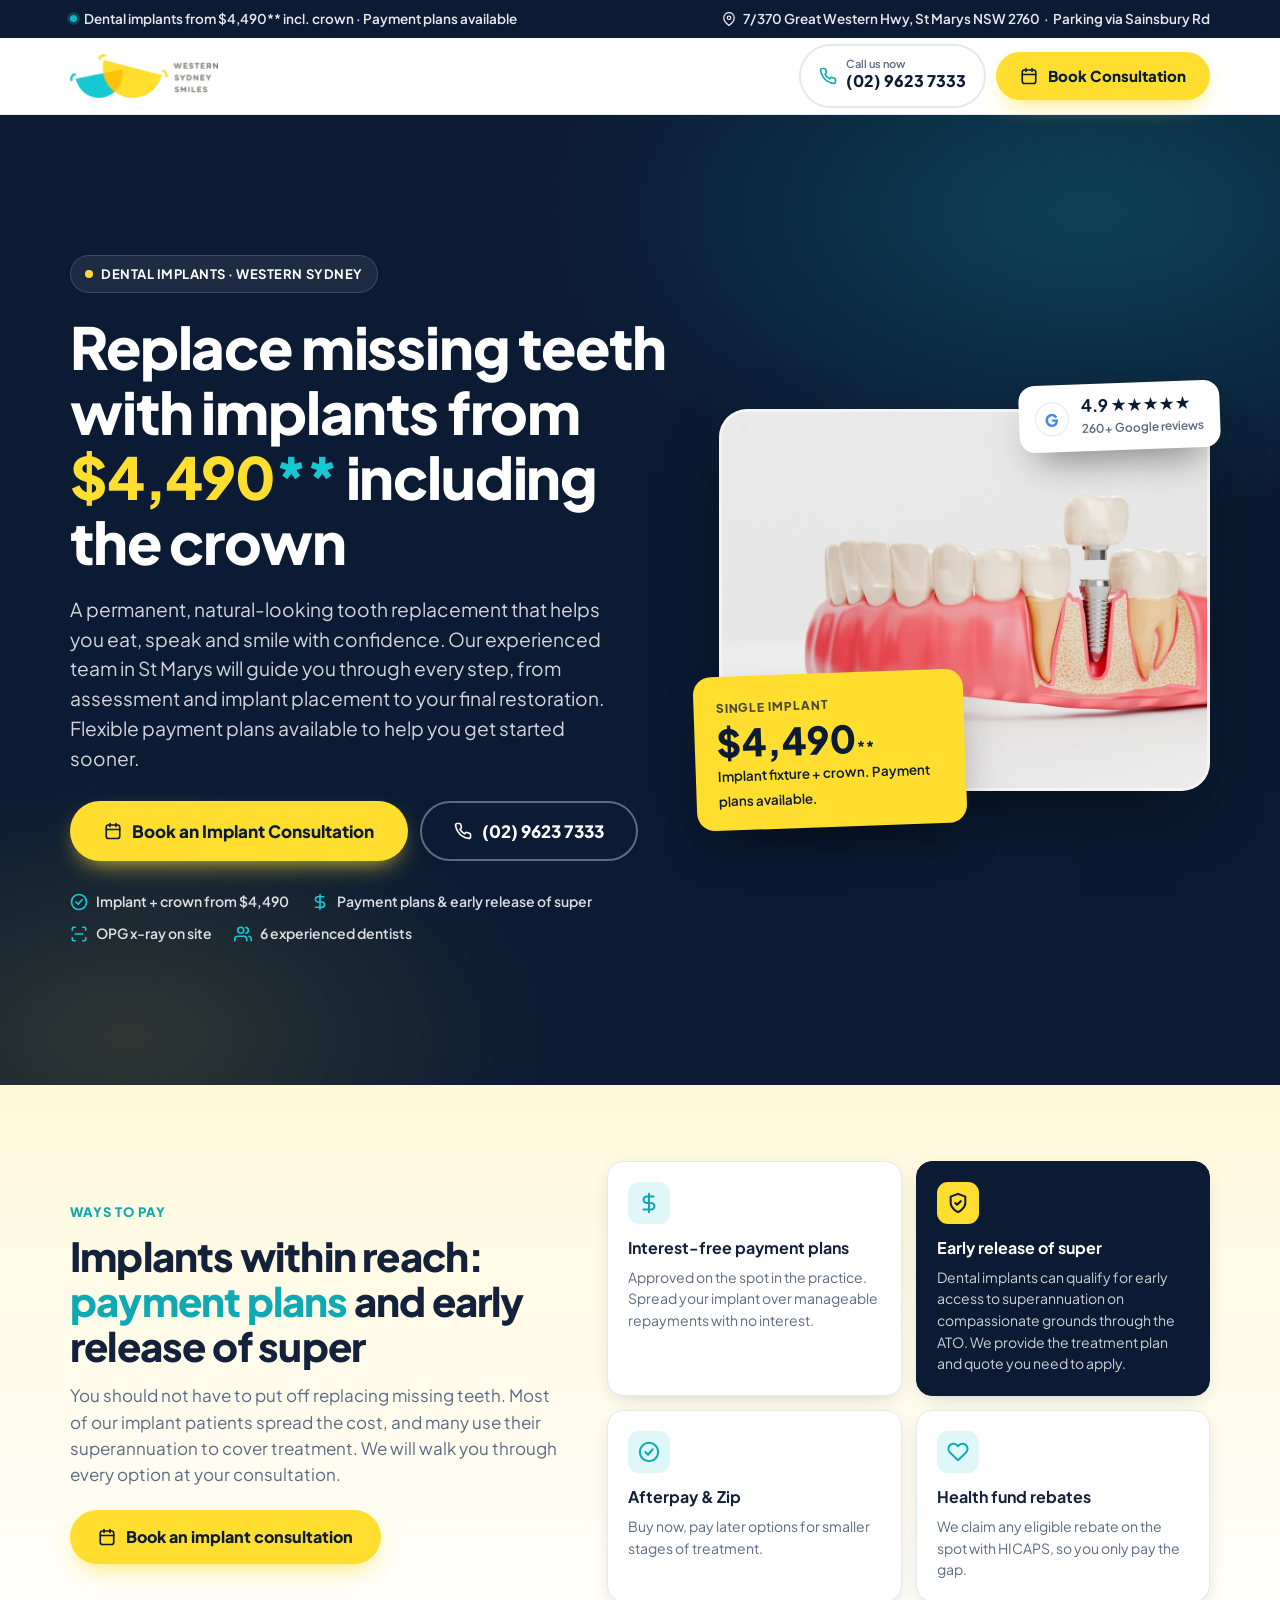
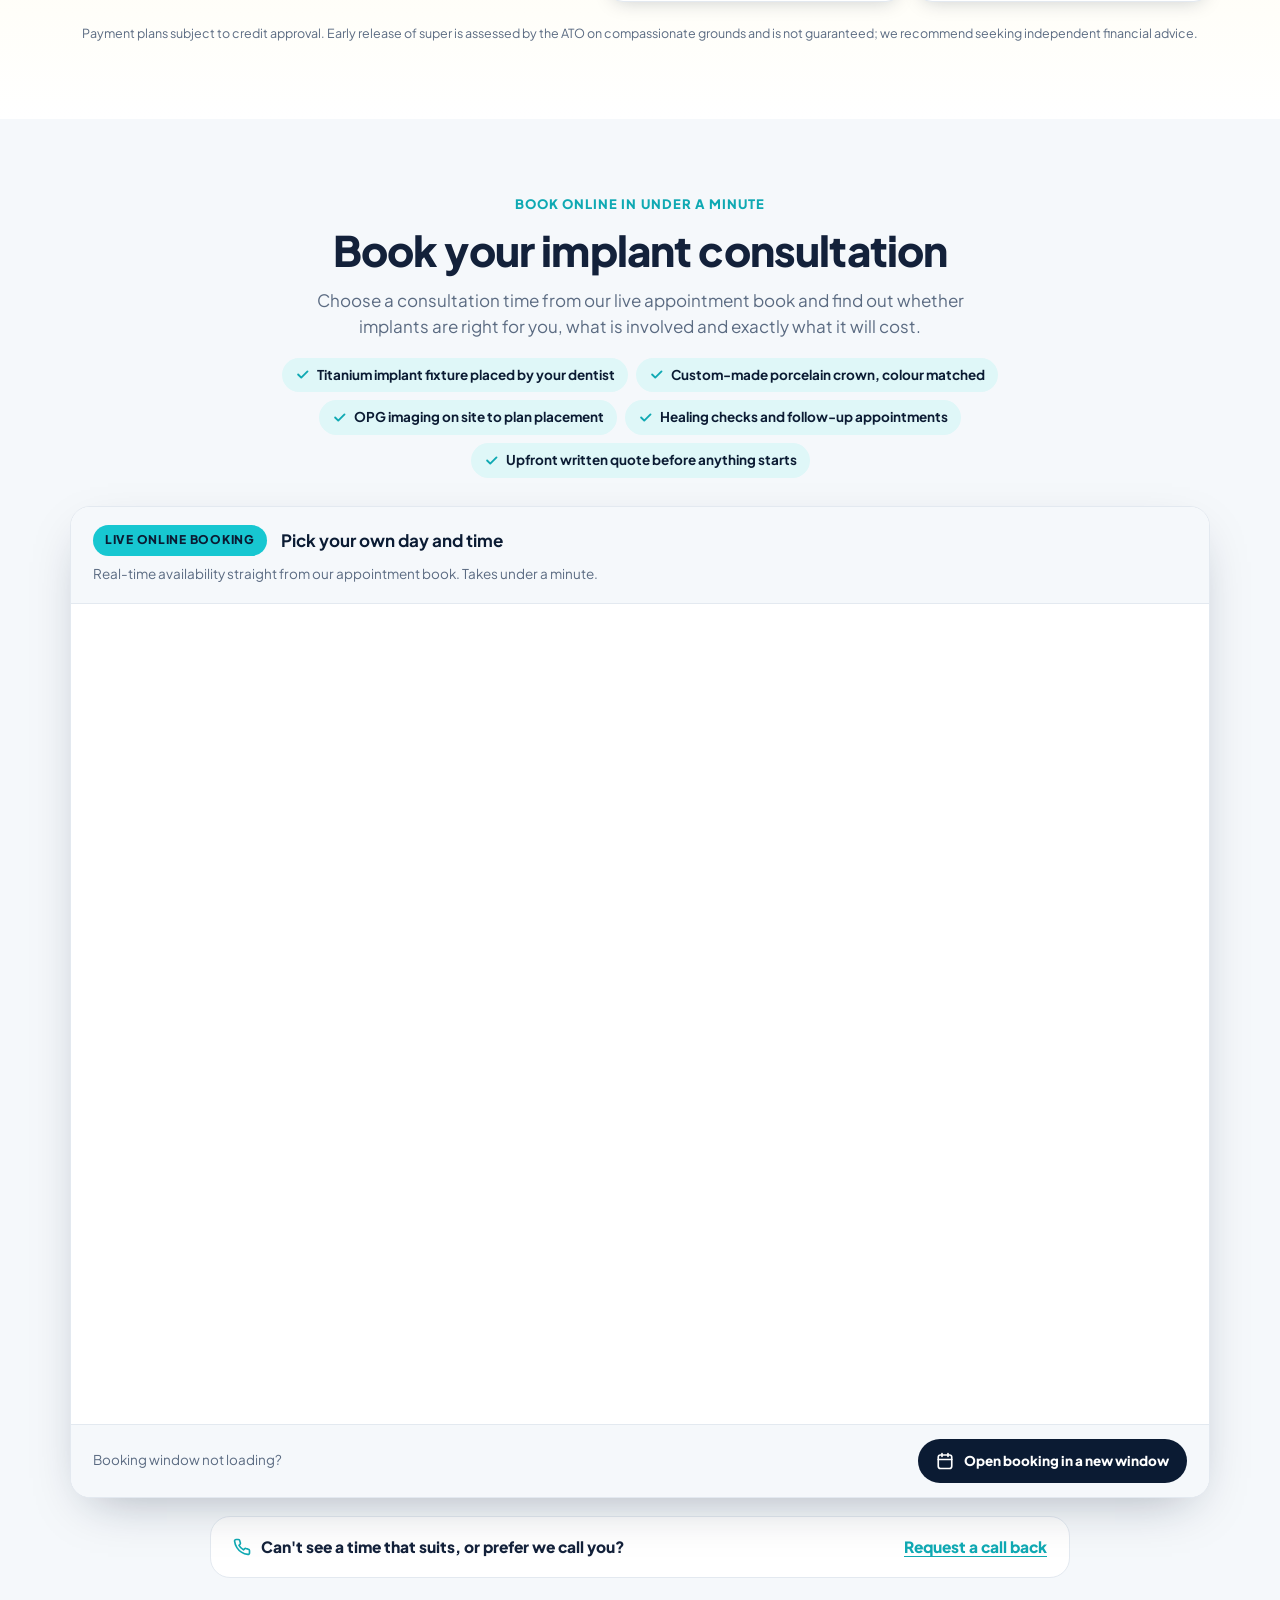
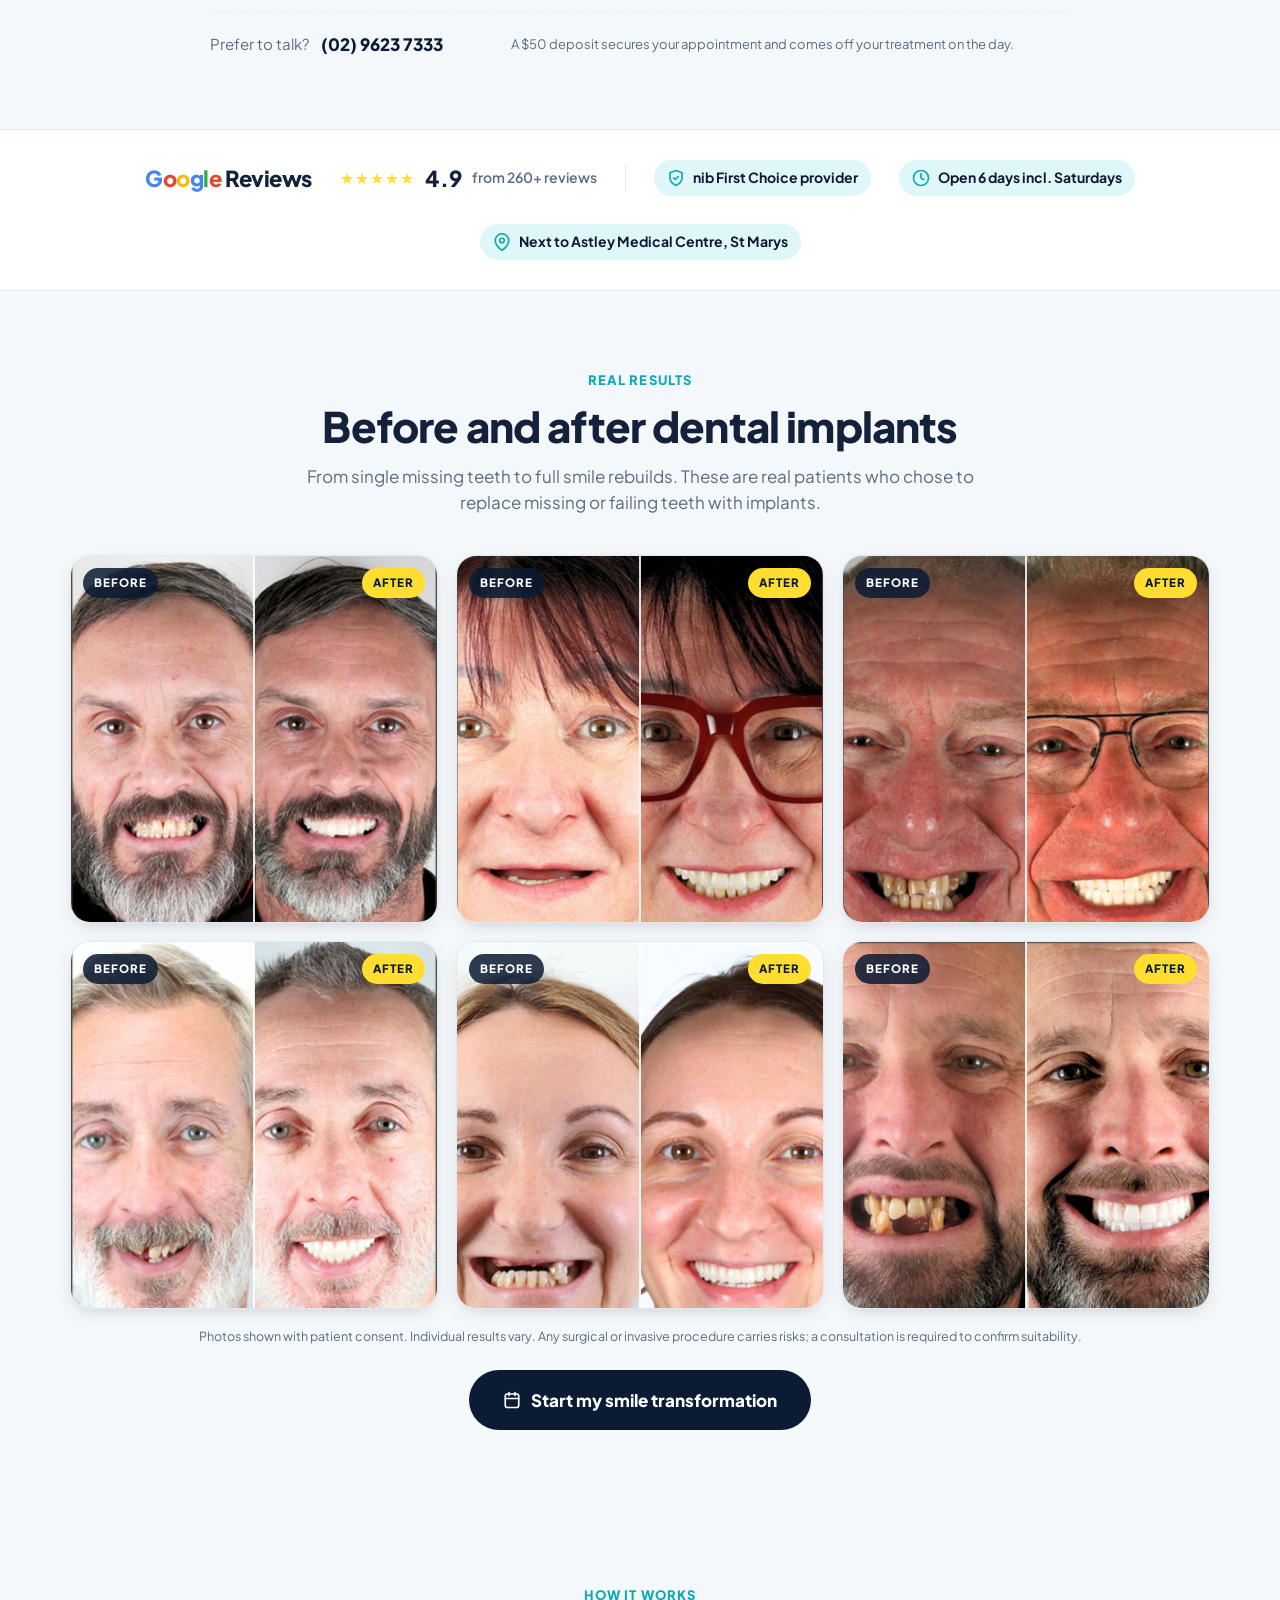
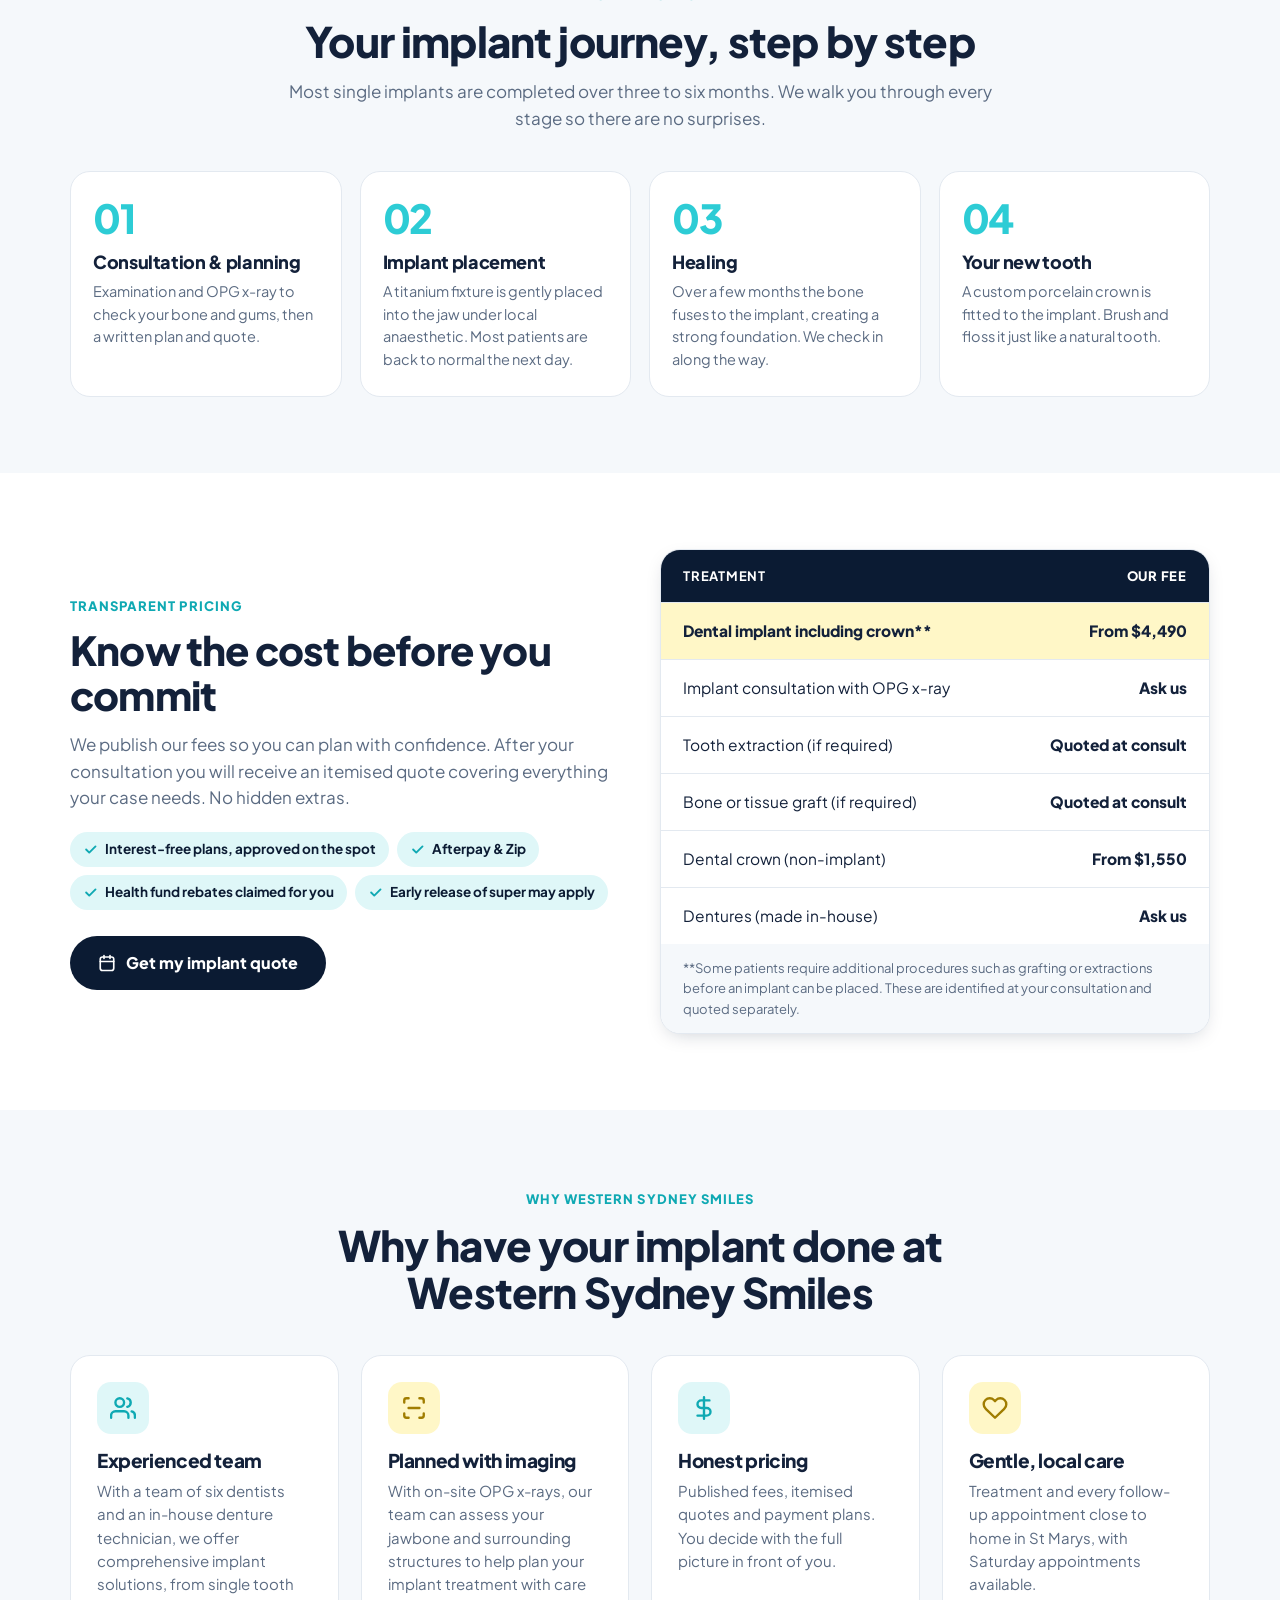
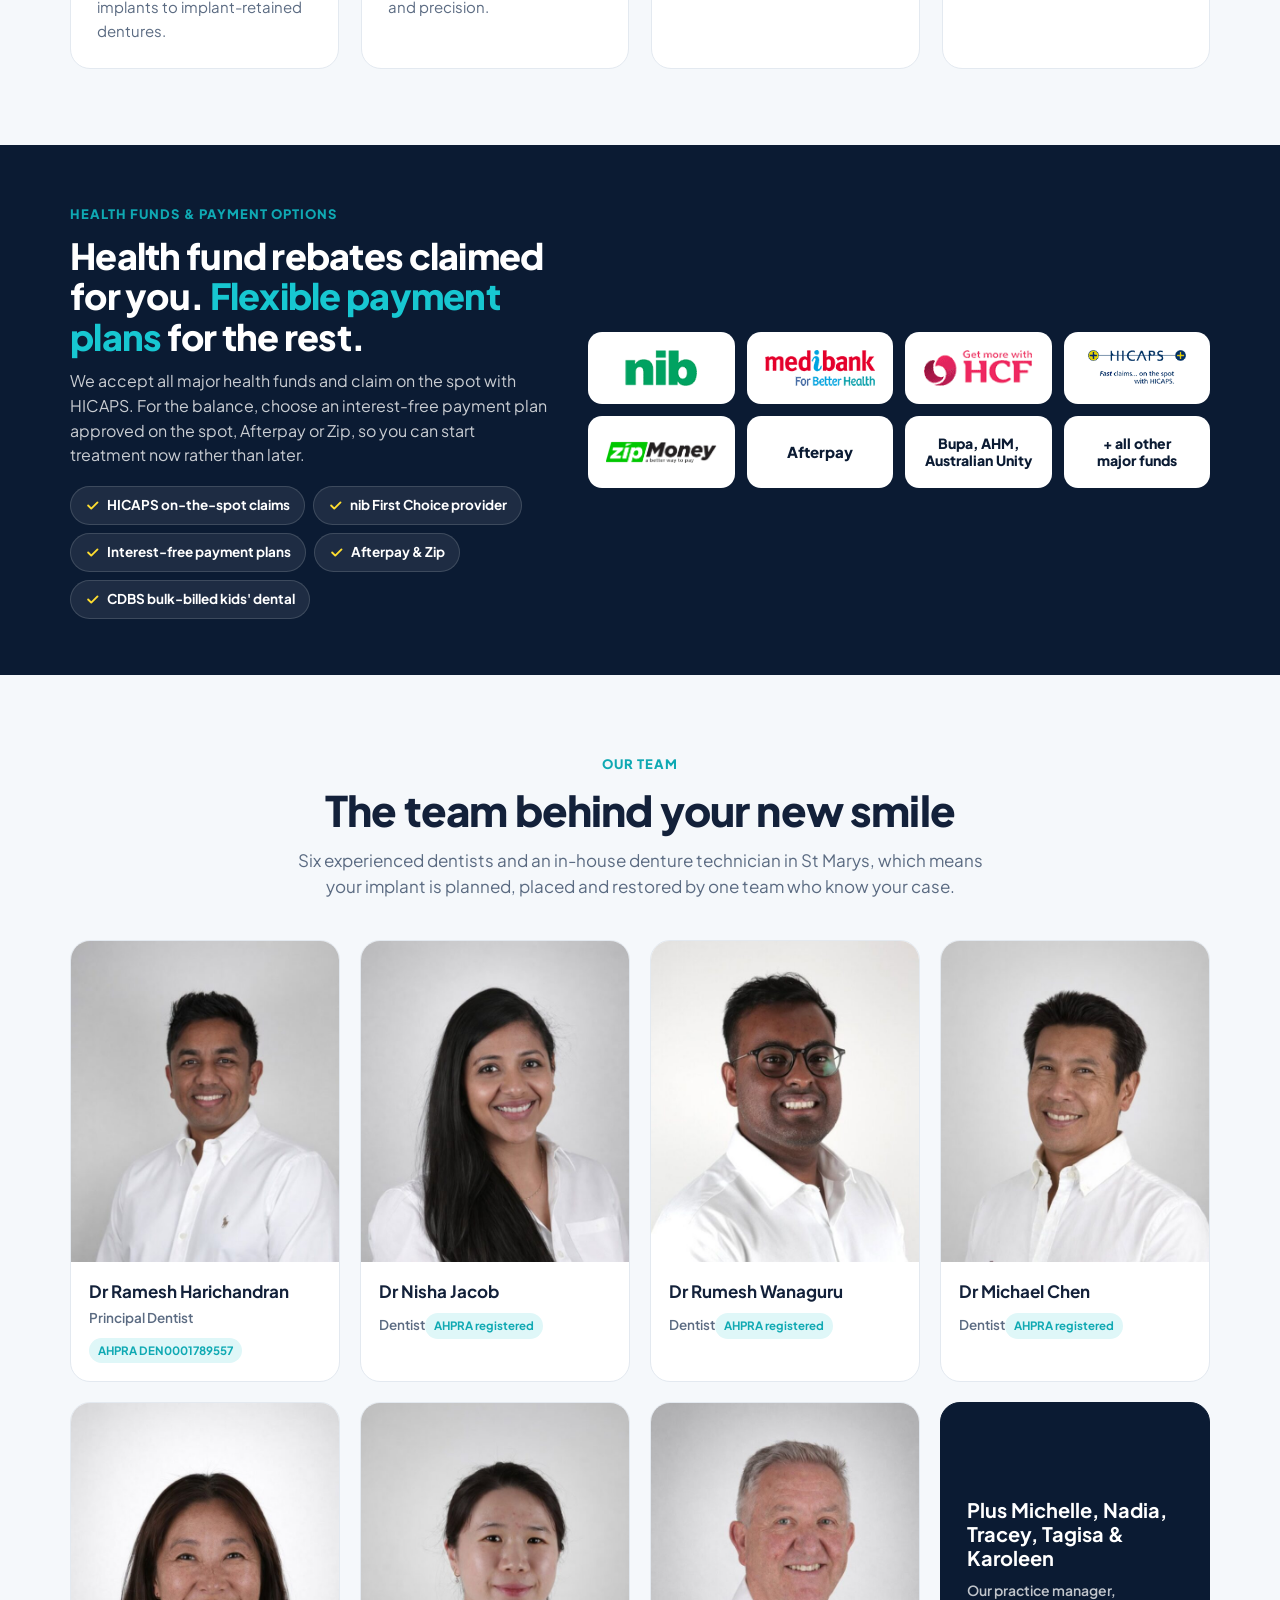
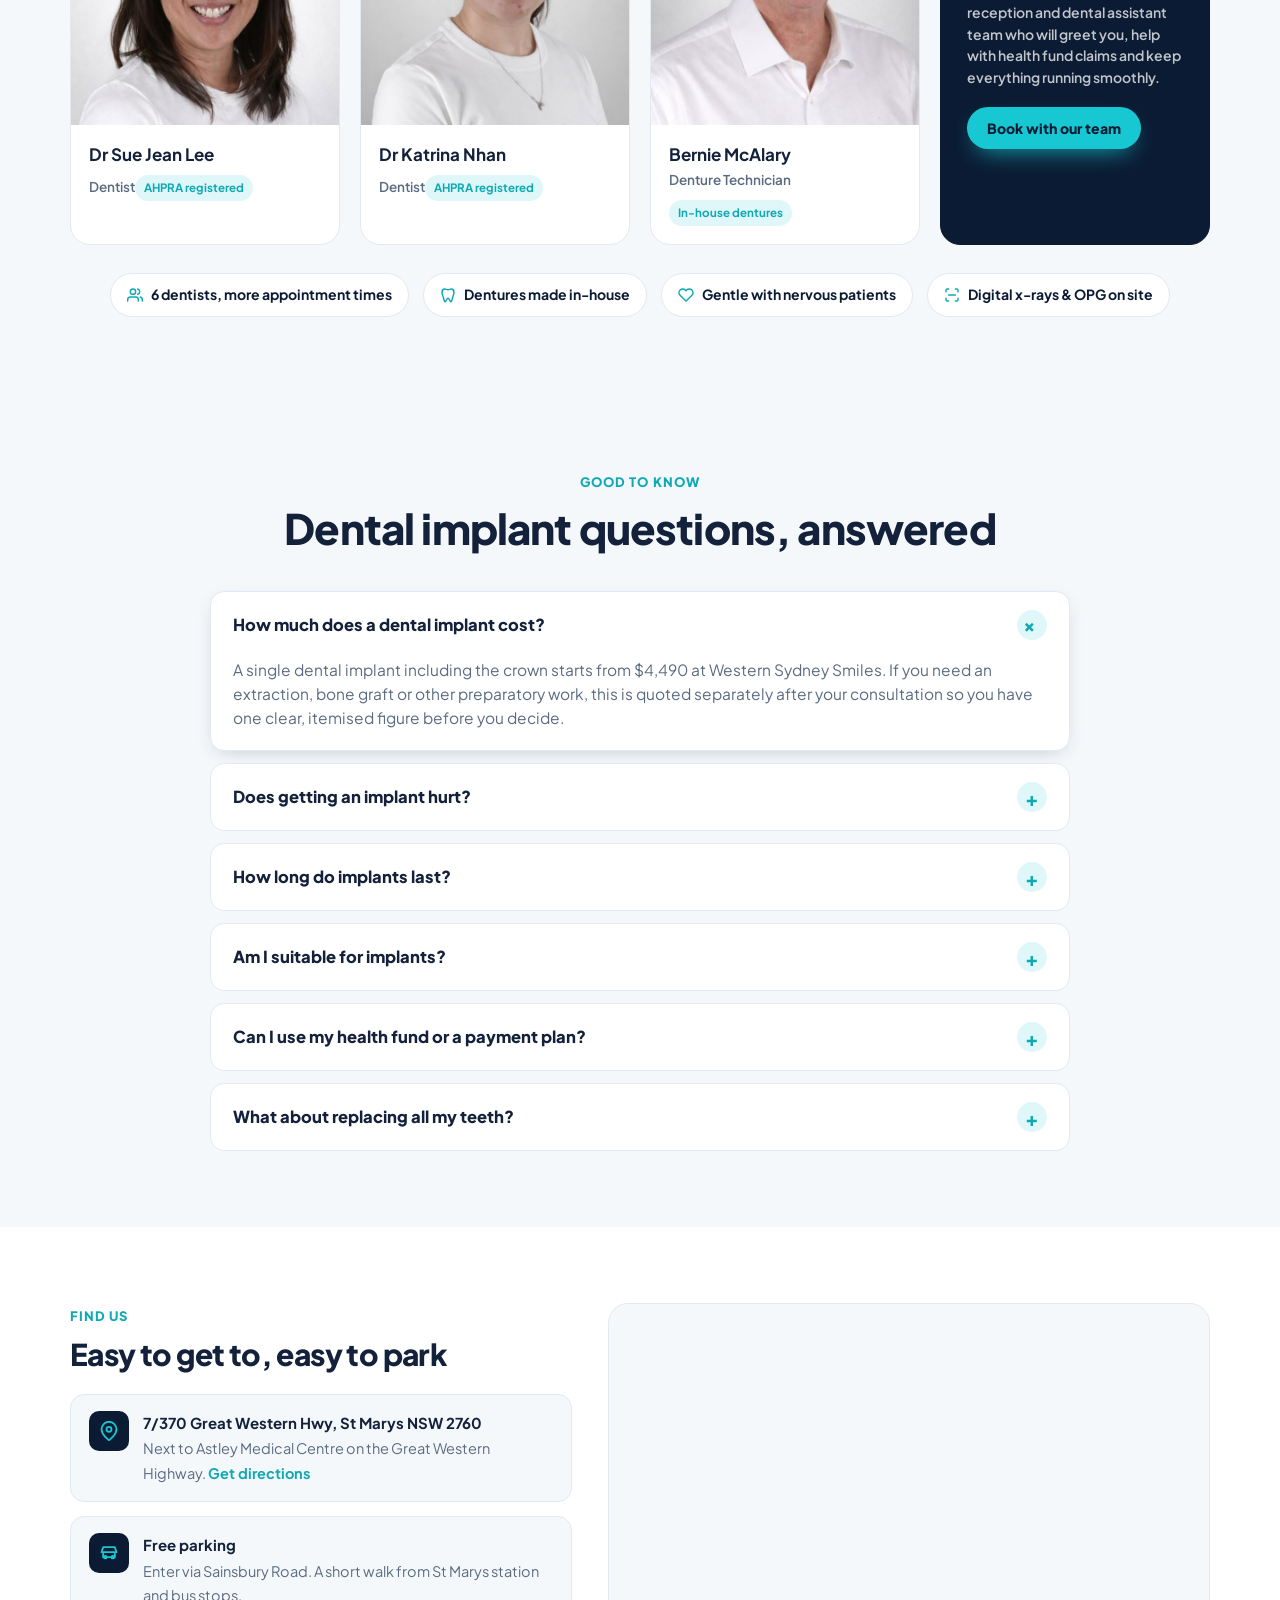
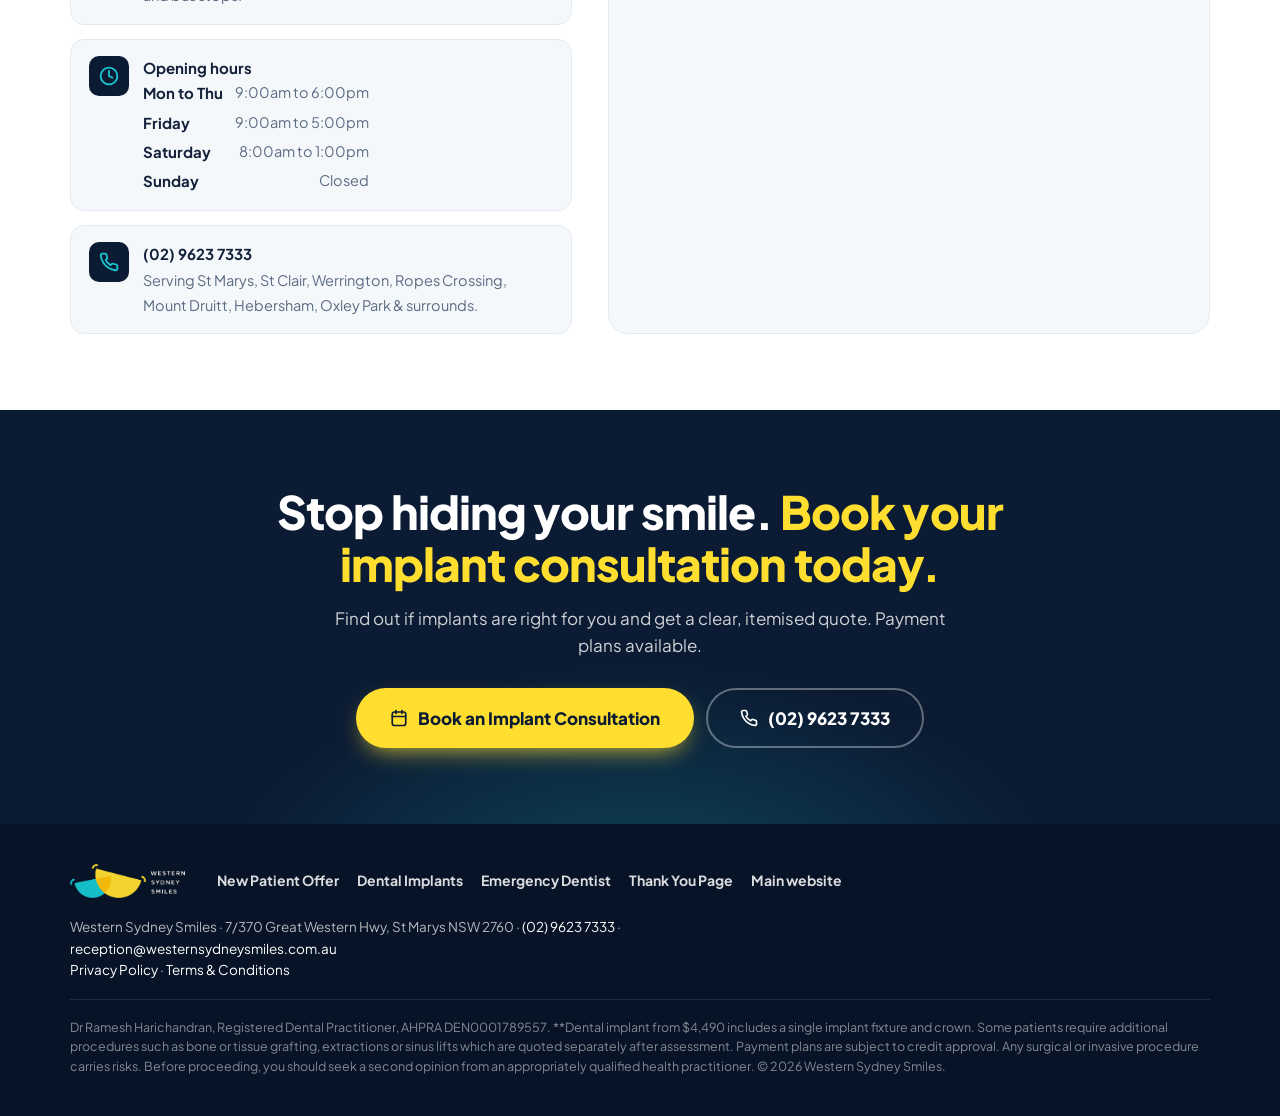
==== commit 3b9cde38: "Add files via upload" ====
--- a/dental-implants.html
+++ b/dental-implants.html
@@ -33,9 +33,9 @@
     <div class="ctas"><a class="btn btn-yellow btn-lg js-book" href="#book"><svg viewBox="0 0 24 24" fill="none" stroke="currentColor" stroke-width="2.2" stroke-linecap="round" stroke-linejoin="round"><rect x="3" y="4" width="18" height="18" rx="3"/><path d="M16 2v4M8 2v4M3 10h18"/></svg> Book an Implant Consultation</a><a class="btn btn-ghost btn-lg js-call" href="tel:0296237333"><svg viewBox="0 0 24 24" fill="none" stroke="currentColor" stroke-width="2.2" stroke-linecap="round" stroke-linejoin="round"><path d="M22 16.9v3a2 2 0 0 1-2.2 2 19.8 19.8 0 0 1-8.6-3.1 19.5 19.5 0 0 1-6-6A19.8 19.8 0 0 1 2.1 4.2 2 2 0 0 1 4.1 2h3a2 2 0 0 1 2 1.7c.1.9.4 1.8.7 2.7a2 2 0 0 1-.5 2.1L8 9.8a16 16 0 0 0 6 6l1.3-1.3a2 2 0 0 1 2.1-.4c.9.3 1.8.6 2.7.7a2 2 0 0 1 1.9 2z"/></svg> (02) 9623 7333</a></div>
     <div class="trust"><span><svg viewBox="0 0 24 24" fill="none" stroke="currentColor" stroke-width="2.2" stroke-linecap="round" stroke-linejoin="round"><circle cx="12" cy="12" r="10"/><path d="m8 12 3 3 5-6"/></svg> Implant + crown from $4,490</span><span><svg viewBox="0 0 24 24" fill="none" stroke="currentColor" stroke-width="2.2" stroke-linecap="round" stroke-linejoin="round"><path d="M12 2v20M17 5H9.5a3.5 3.5 0 0 0 0 7h5a3.5 3.5 0 0 1 0 7H6"/></svg> Payment plans &amp; early release of super</span><span><svg viewBox="0 0 24 24" fill="none" stroke="currentColor" stroke-width="2.2" stroke-linecap="round" stroke-linejoin="round"><path d="M3 7V5a2 2 0 0 1 2-2h2M17 3h2a2 2 0 0 1 2 2v2M21 17v2a2 2 0 0 1-2 2h-2M7 21H5a2 2 0 0 1-2-2v-2M7 12h10"/></svg> OPG x-ray on site</span><span><svg viewBox="0 0 24 24" fill="none" stroke="currentColor" stroke-width="2.2" stroke-linecap="round" stroke-linejoin="round"><path d="M17 21v-2a4 4 0 0 0-4-4H5a4 4 0 0 0-4 4v2"/><circle cx="9" cy="7" r="4"/><path d="M23 21v-2a4 4 0 0 0-3-3.9M16 3.1a4 4 0 0 1 0 7.8"/></svg> 6 experienced dentists</span></div>
   </div>
-  <div class="hero-visual">
+  <div class="hero-visual has-photo">
     <div class="rating-float"><div class="g">G</div><div><b>4.9 ★★★★★</b><small>260+ Google reviews</small></div></div>
-    <div class="collage"><div class="col"><img src="img/team-ramesh.jpg" alt="Dr Ramesh Harichandran" loading="eager"><img src="img/team-sue.jpg" alt="Dr Sue Jean Lee" loading="eager"></div><div class="col"><img src="img/team-nisha.jpg" alt="Dr Nisha Jacob" loading="eager"><img src="img/team-rumesh.jpg" alt="Dr Rumesh Wanaguru" loading="eager"></div><div class="col"><img src="img/team-michael.jpg" alt="Dr Michael Chen" loading="eager"><img src="img/team-katrina.jpg" alt="Dr Katrina Nhan" loading="eager"></div></div>
+    <div class="hero-photo"><img src="img/implant-hero.jpg" alt="Dental implant and crown shown in a model of the jaw" loading="eager"></div>
     <div class="offer-float"><span class="k">Single implant</span><div class="v">$4,490<small>**</small></div><span class="d">Implant fixture + crown. Payment plans available.</span></div>
   </div>
 </div></section><section class="finance" id="finance"><div class="wrap">
--- a/styles.css
+++ b/styles.css
@@ -481,3 +481,21 @@
 .ty-links span{font-size:13px;color:var(--muted)}
 @media (max-width:760px){.ty-links{grid-template-columns:1fr 1fr}}
 @media (max-width:420px){.ty-links{grid-template-columns:1fr}}
+
+/* ===== gap-free headline sub-line ===== */
+.hero h1 .h1-sub{display:block;margin-top:18px;font-size:clamp(22px,2.2vw,30px);font-weight:700;letter-spacing:-.01em;color:#fff;line-height:1.25}
+.hero h1 .h1-sub b{color:var(--yellow);font-weight:800}
+.hero h1 .h1-sub s{font-size:.7em;font-weight:600;opacity:.6;margin-left:6px}
+.offer-float .d b{font-weight:800}
+
+/* ===== hero photo (implants) ===== */
+.hero-visual.has-photo{min-height:0;padding:30px 0}
+.hero-photo{position:relative;z-index:1;border-radius:28px;overflow:hidden;background:#F2F2F2;box-shadow:0 30px 70px -28px rgba(0,0,0,.7);border:3px solid rgba(255,255,255,.12)}
+.hero-photo img{display:block;width:100%;aspect-ratio:4/3.1;object-fit:cover;object-position:68% 55%}
+.hero-visual.has-photo .offer-float{bottom:-6px}
+.hero-visual.has-photo .rating-float{top:4px}
+@media (max-width:960px){
+  .hero-visual.has-photo{padding:0}
+  .hero-photo img{aspect-ratio:16/11}
+}
+.hero h1 .h1-sub .val{white-space:nowrap;font-size:.72em;font-weight:600;opacity:.7}
